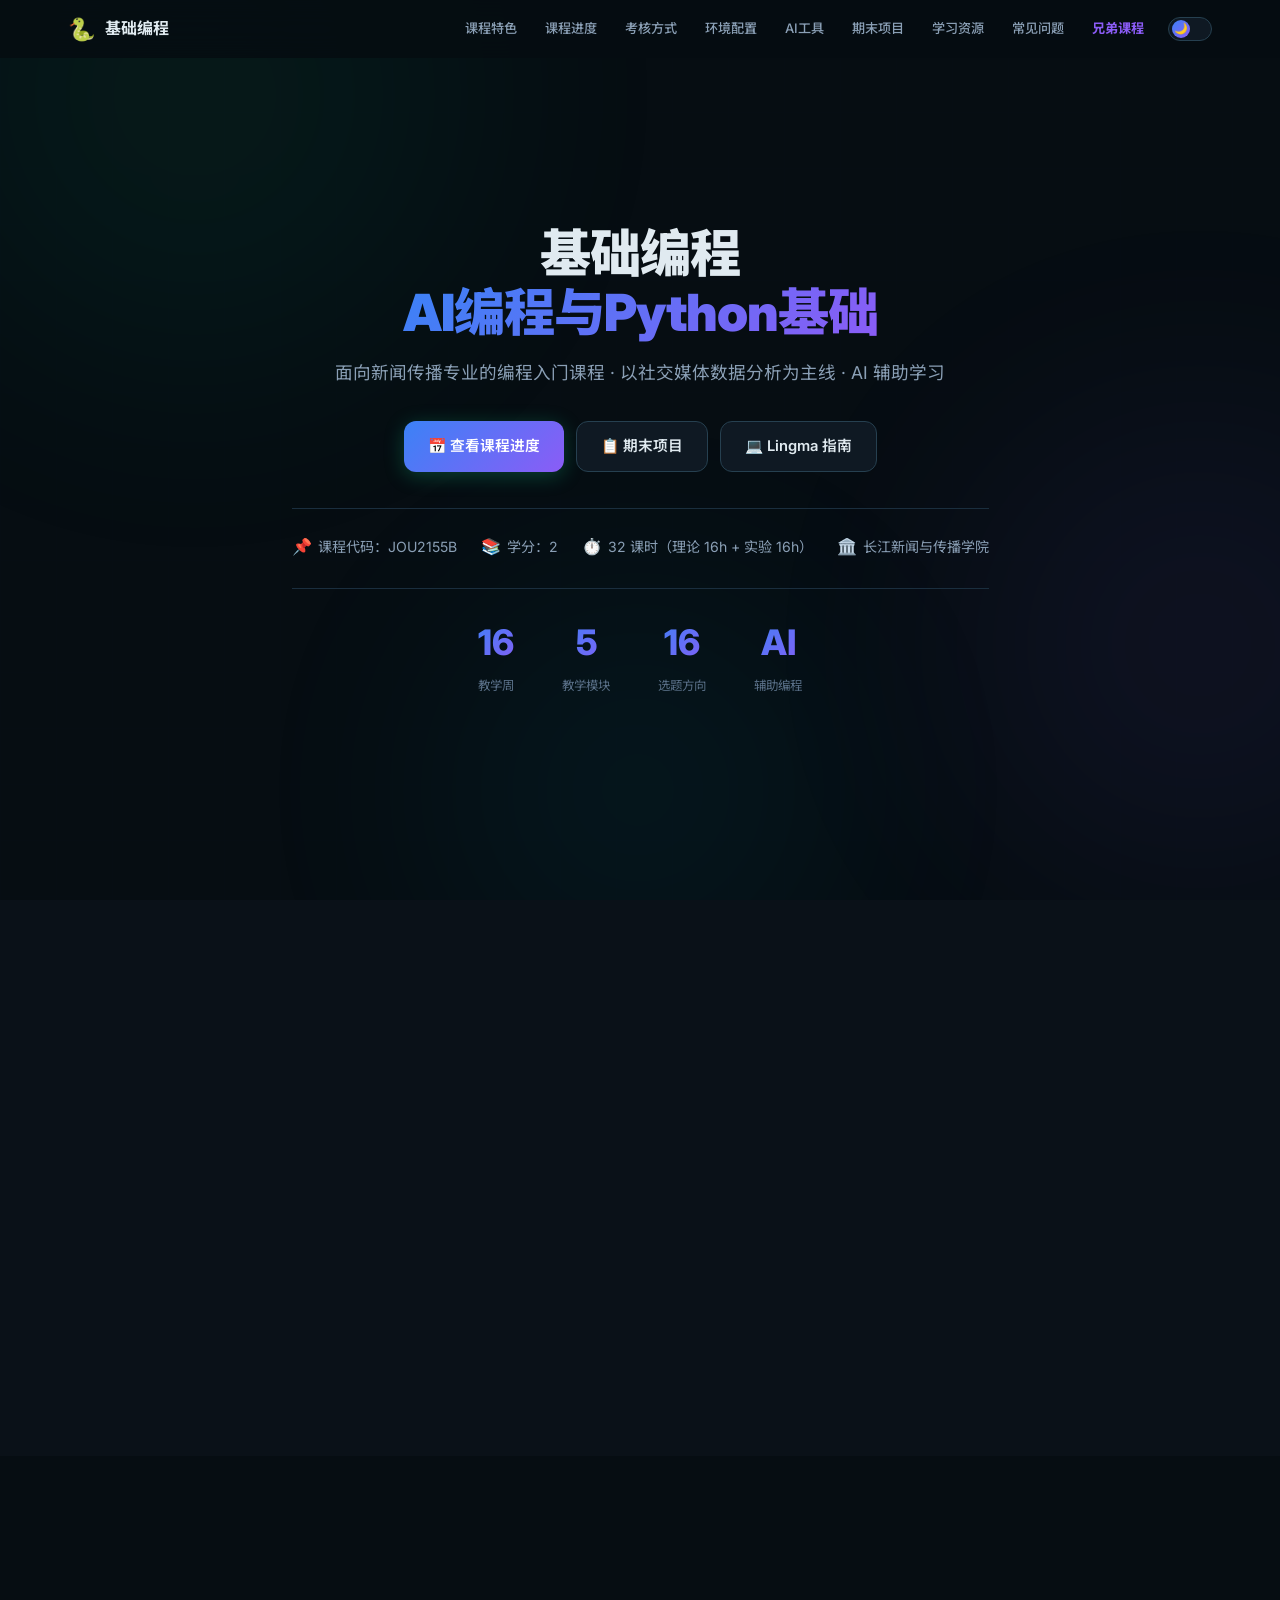
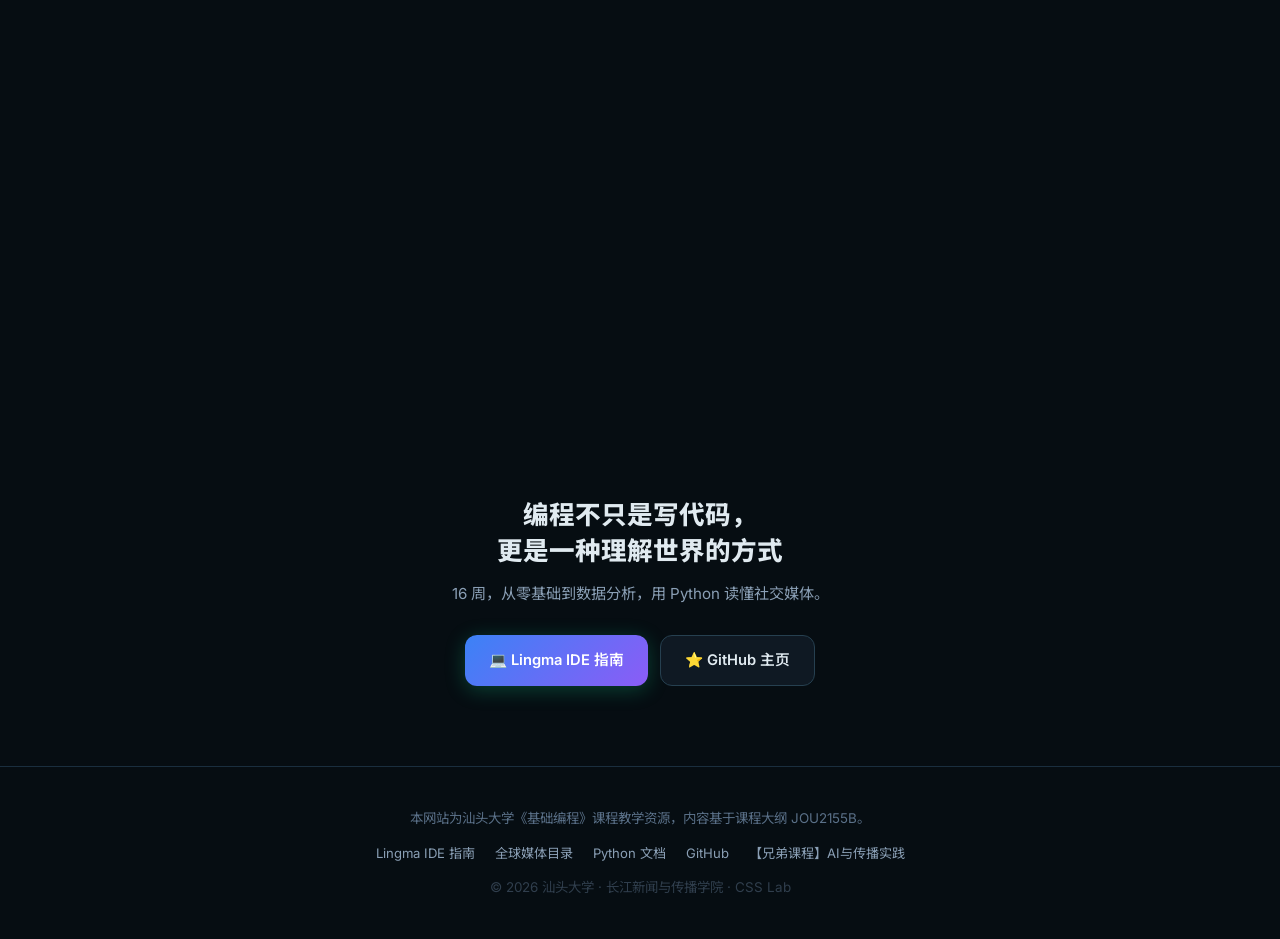
==== index.html @ 2cf32409 "feat: add extended reading resources and brother course links" ====
<!DOCTYPE html>
<html lang="zh-CN">
<head>
  <meta charset="UTF-8">
  <meta name="viewport" content="width=device-width, initial-scale=1.0">
  <title>基础编程（AI编程与Python基础）| 汕头大学</title>
  <meta name="description" content="汕头大学长江新闻与传播学院《基础编程》课程网站 — 16周课程进度、作业要求、期末项目指南">
  <meta name="keywords" content="Python, AI编程, 汕头大学, 新闻传播, 数据分析, 编程入门">
  <meta name="author" content="汕头大学长江新闻与传播学院">

  <!-- Preconnect for performance -->
  <link rel="preconnect" href="https://fonts.googleapis.com">
  <link rel="preconnect" href="https://fonts.gstatic.com" crossorigin>

  <!-- Fonts with display=swap for non-blocking -->
  <link href="https://fonts.googleapis.com/css2?family=Inter:wght@300;400;500;600;700;800;900&family=Noto+Sans+SC:wght@300;400;500;700;900&family=JetBrains+Mono:wght@400;500;600&display=swap" rel="stylesheet">

  <!-- Open Graph / Facebook -->
  <meta property="og:type" content="website">
  <meta property="og:url" content="https://basic-programming.aisbest.eu.cc/">
  <meta property="og:title" content="基础编程（AI编程与Python基础）| 汕头大学">
  <meta property="og:description" content="汕头大学长江新闻与传播学院《基础编程》课程网站 — 16周课程进度、作业要求、期末项目指南">
  <meta property="og:locale" content="zh_CN">

  <!-- Twitter -->
  <meta name="twitter:card" content="summary_large_image">
  <meta name="twitter:url" content="https://basic-programming.aisbest.eu.cc/">
  <meta name="twitter:title" content="基础编程（AI编程与Python基础）| 汕头大学">
  <meta name="twitter:description" content="汕头大学长江新闻与传播学院《基础编程》课程网站 — 16周课程进度、作业要求、期末项目指南">

  <!-- Structured Data (JSON-LD) -->
  <script type="application/ld+json">
  {
    "@context": "https://schema.org",
    "@type": "Course",
    "name": "基础编程（AI编程与Python基础）",
    "description": "面向新闻传播专业的编程入门课程，以社交媒体数据分析为主线，AI辅助学习",
    "provider": {
      "@type": "Organization",
      "name": "汕头大学长江新闻与传播学院",
      "url": "https://stu.edu.cn"
    },
    "courseCode": "JOU2155B",
    "numberOfLessons": 16,
    "educationalLevel": "Undergraduate",
    "inLanguage": "zh-CN",
    "timeRequired": "P16W"
  }
  </script>

  <link rel="stylesheet" href="index.css">
</head>
<body>

<!-- Skip Link for Accessibility -->
<a href="#main-content" class="skip-link">跳转到主要内容</a>

<!-- Animated Background -->
<div class="bg-grid" aria-hidden="true"></div>
<div class="bg-glow bg-glow-1" aria-hidden="true"></div>
<div class="bg-glow bg-glow-2" aria-hidden="true"></div>
<div class="bg-glow bg-glow-3" aria-hidden="true"></div>

<!-- ===== Navbar ===== -->
<nav class="navbar" id="navbar" role="navigation" aria-label="主导航">
  <div class="nav-inner">
    <div class="nav-brand">
      <div class="nav-logo" aria-hidden="true">🐍</div>
      <span>基础编程</span>
    </div>
    <button class="hamburger" id="hamburger" aria-label="打开菜单" aria-expanded="false" aria-controls="nav-links">
      <span></span><span></span><span></span>
    </button>
    <div class="nav-links" id="nav-links">
      <a href="#features">课程特色</a>
      <a href="#schedule">课程进度</a>
      <a href="#grading">考核方式</a>
      <a href="#setup">环境配置</a>
      <a href="#ai-tools">AI工具</a>
      <a href="#project">期末项目</a>
      <a href="#resources">学习资源</a>
      <a href="#faq">常见问题</a>
      <a href="https://jou2327a.aisbest.eu.cc/" target="_blank" rel="noopener noreferrer" style="color:var(--purple);font-weight:700">兄弟课程</a>
      <button class="theme-toggle" id="themeToggle" aria-label="切换明亮/暗黑模式" title="切换主题">
        <div class="theme-toggle-knob" id="themeIcon" aria-hidden="true">🌙</div>
      </button>
    </div>
  </div>
</nav>

<!-- ===== Hero ===== -->
<header class="hero">
  <div class="hero-content">
    <h1>基础编程<br><span class="accent">AI编程与Python基础</span></h1>
    <p class="subtitle">面向新闻传播专业的编程入门课程 · 以社交媒体数据分析为主线 · AI 辅助学习</p>
    <div class="hero-actions">
      <a href="#schedule" class="btn btn-primary">📅 查看课程进度</a>
      <a href="#project" class="btn btn-outline">📋 期末项目</a>
      <a href="https://icgma.github.io/Lingma-Intro/" target="_blank" rel="noopener noreferrer" class="btn btn-outline">💻 Lingma 指南</a>
    </div>
    <div class="hero-meta">
      <div class="hero-meta-item"><span class="emoji" aria-hidden="true">📌</span> 课程代码：JOU2155B</div>
      <div class="hero-meta-item"><span class="emoji" aria-hidden="true">📚</span> 学分：2</div>
      <div class="hero-meta-item"><span class="emoji" aria-hidden="true">⏱️</span> 32 课时（理论 16h + 实验 16h）</div>
      <div class="hero-meta-item"><span class="emoji" aria-hidden="true">🏛️</span> 长江新闻与传播学院</div>
    </div>
    <div class="hero-stats">
      <div><div class="hero-stat-value">16</div><div class="hero-stat-label">教学周</div></div>
      <div><div class="hero-stat-value">5</div><div class="hero-stat-label">教学模块</div></div>
      <div><div class="hero-stat-value">16</div><div class="hero-stat-label">选题方向</div></div>
      <div><div class="hero-stat-value">AI</div><div class="hero-stat-label">辅助编程</div></div>
    </div>
  </div>
</header>

<!-- ===== Main Content ===== -->
<main id="main-content">

<!-- ===== 课程特色 ===== -->
<section id="features" class="section-alt">
  <div class="container fade-in">
    <div class="section-label">🌟 Course Features</div>
    <h2 class="section-title">课程特色</h2>
    <div class="section-desc">本课程采用 ASK 教学法，深度融合 AI 辅助编程工具，以项目驱动学习。</div>
    <div class="feature-grid">
      <article class="feature-card">
        <span class="feat-icon" aria-hidden="true">🤝</span>
        <h4>AI-Collab 理念</h4>
        <p>AI 是学习伙伴，不是替代品——先思考、再求助、后重写</p>
      </article>
      <article class="feature-card">
        <span class="feat-icon" aria-hidden="true">📰</span>
        <h4>新闻传播导向</h4>
        <p>以社交媒体数据分析为主线，学以致用</p>
      </article>
      <article class="feature-card">
        <span class="feat-icon" aria-hidden="true">🚀</span>
        <h4>项目驱动学习</h4>
        <p>通过真实项目培养解决问题能力</p>
      </article>
      <article class="feature-card">
        <span class="feat-icon" aria-hidden="true">📈</span>
        <h4>渐进式难度</h4>
        <p>从基础语法到数据分析平滑过渡</p>
      </article>
    </div>
  </div>
</section>

<!-- ===== 课程进度 ===== -->
<section id="schedule">
  <div class="container fade-in">
    <div class="section-label">📅 Course Schedule</div>
    <h2 class="section-title">16 周 <span class="gradient">课程进度</span></h2>
    <div class="section-desc">点击任意一周查看详细内容、教学目标和作业要求。高亮项为当前周次。</div>

    <!-- Module Phase Indicator -->
    <div class="module-phases" role="list" aria-label="教学模块">
      <div class="module-phase" role="listitem" data-weeks="1-4">
        <div class="module-phase-num">模块一</div>
        <div class="module-phase-name">编程基础与AI入门</div>
        <div class="module-phase-weeks">Week 1 – 4</div>
      </div>
      <div class="module-phase" role="listitem" data-weeks="5-8">
        <div class="module-phase-num">模块二</div>
        <div class="module-phase-name">数据结构与程序控制</div>
        <div class="module-phase-weeks">Week 5 – 8</div>
      </div>
      <div class="module-phase" role="listitem" data-weeks="9-10">
        <div class="module-phase-num">模块三</div>
        <div class="module-phase-name">文件操作与数据处理</div>
        <div class="module-phase-weeks">Week 9 – 10</div>
      </div>
      <div class="module-phase" role="listitem" data-weeks="11-14">
        <div class="module-phase-num">模块四</div>
        <div class="module-phase-name">网络爬虫与文本分析</div>
        <div class="module-phase-weeks">Week 11 – 14</div>
      </div>
      <div class="module-phase" role="listitem" data-weeks="15-16">
        <div class="module-phase-num">模块五</div>
        <div class="module-phase-name">综合项目实践</div>
        <div class="module-phase-weeks">Week 15 – 16</div>
      </div>
    </div>

    <div class="week-grid" role="list" aria-label="周课程列表">

      <!-- Week 1 -->
      <article class="week-card" role="listitem">
        <div class="week-header">
          <div class="week-num" aria-hidden="true">01</div>
          <div><div class="week-title">课程导论与 AI 编程概述</div><div class="week-module">模块一：编程基础与AI入门</div></div>
        </div>
        <div class="week-body">
          <h4>📖 教学目标</h4>
          <ul>
            <li>理解课程整体架构和学习路径</li>
            <li>认识 AI 辅助编程的概念和优势</li>
            <li>了解 Python 语言的特点和应用领域</li>
          </ul>
          <h4>🔬 实验内容</h4>
          <ul>
            <li>演示 AI 编程工具的基本使用</li>
            <li>展示 Python 在新闻数据分析中的实际案例</li>
            <li>注册 Lingma / Trae 账号</li>
          </ul>
          <div class="hw-box"><strong>📝 作业：</strong>阅读推荐教材第 1 章；思考你希望用 Python 分析哪个社交媒体平台的数据。</div>
        </div>
      </article>

      <!-- Week 2 -->
      <article class="week-card" role="listitem">
        <div class="week-header">
          <div class="week-num" aria-hidden="true">02</div>
          <div><div class="week-title">环境配置与基础语法入门</div><div class="week-module">模块一：编程基础与AI入门</div></div>
        </div>
        <div class="week-body">
          <h4>📖 教学目标</h4>
          <ul>
            <li>完成 Python 和 AI 工具的安装配置</li>
            <li>掌握 Python 基本数据类型：数字、字符串</li>
            <li>学会使用 AI 工具辅助解决环境配置问题</li>
          </ul>
          <h4>🔬 实验内容</h4>
          <ul>
            <li>完成 Python 环境安装（推荐 Anaconda）</li>
            <li>完成 Lingma IDE 配置</li>
            <li>在交互式环境中练习数值运算</li>
          </ul>
          <div class="hw-box"><strong>📝 作业：</strong>确保环境配置成功并截图提交；完成 10 道数值运算练习题。</div>
        </div>
      </article>

      <!-- Week 3 -->
      <article class="week-card" role="listitem">
        <div class="week-header">
          <div class="week-num" aria-hidden="true">03</div>
          <div><div class="week-title">字符串操作与变量</div><div class="week-module">模块一：编程基础与AI入门</div></div>
        </div>
        <div class="week-body">
          <h4>📖 教学目标</h4>
          <ul>
            <li>掌握变量的概念和赋值语句</li>
            <li>熟练运用字符串的各种操作</li>
            <li>能够处理简单的新闻文本数据</li>
          </ul>
          <h4>🔬 实验内容</h4>
          <ul>
            <li>练习字符串切片操作</li>
            <li>处理新闻标题文本：提取关键信息</li>
            <li>使用 Lingma 辅助编写字符串处理代码</li>
          </ul>
          <div class="hw-box"><strong>📝 作业：</strong>编写程序处理 5 条真实新闻标题（输出标题长度、首字母大写版本）。</div>
        </div>
      </article>

      <!-- Week 4 -->
      <article class="week-card" role="listitem">
        <div class="week-header">
          <div class="week-num" aria-hidden="true">04</div>
          <div><div class="week-title">列表及其操作</div><div class="week-module">模块一：编程基础与AI入门</div></div>
        </div>
        <div class="week-body">
          <h4>📖 教学目标</h4>
          <ul>
            <li>理解列表的概念和特点</li>
            <li>掌握列表的创建、索引、切片操作</li>
            <li>能够使用列表存储和管理新闻数据</li>
          </ul>
          <h4>🔬 实验内容</h4>
          <ul>
            <li>创建新闻标题列表并进行各种操作</li>
            <li>使用 Lingma 辅助编写列表操作代码</li>
            <li>练习：对新闻列表按标题长度排序</li>
          </ul>
          <div class="hw-box"><strong>📝 作业：</strong>创建一个包含 10 条新闻标题的列表，实现添加、删除、排序、查找等操作。</div>
        </div>
      </article>

      <!-- Week 5 -->
      <article class="week-card" role="listitem">
        <div class="week-header">
          <div class="week-num" aria-hidden="true">05</div>
          <div><div class="week-title">字典及其操作</div><div class="week-module">模块二：数据结构与程序控制</div></div>
        </div>
        <div class="week-body">
          <h4>📖 教学目标</h4>
          <ul>
            <li>理解字典的概念和键值对结构</li>
            <li>掌握字典的创建和基本操作</li>
            <li>能够使用字典存储结构化新闻数据</li>
          </ul>
          <h4>🔬 实验内容</h4>
          <ul>
            <li>创建新闻数据字典（标题、来源、时间、内容）</li>
            <li>创建新闻列表（多条新闻的字典列表）</li>
            <li>使用 AI 辅助设计数据结构</li>
          </ul>
          <div class="hw-box"><strong>📝 作业：</strong>设计 5 条新闻数据结构（含标题、来源、发布时间、阅读量、关键词列表），实现增删改查。</div>
        </div>
      </article>

      <!-- Week 6 -->
      <article class="week-card" role="listitem">
        <div class="week-header">
          <div class="week-num" aria-hidden="true">06</div>
          <div><div class="week-title">for 循环</div><div class="week-module">模块二：数据结构与程序控制</div></div>
        </div>
        <div class="week-body">
          <h4>📖 教学目标</h4>
          <ul>
            <li>理解循环的概念和作用</li>
            <li>掌握 for 循环的语法和 range() 函数</li>
            <li>掌握列表推导式</li>
          </ul>
          <h4>🔬 实验内容</h4>
          <ul>
            <li>遍历新闻列表，打印每条新闻标题</li>
            <li>使用列表推导式筛选特定新闻</li>
            <li>批量处理新闻标题</li>
          </ul>
          <div class="hw-box"><strong>📝 作业：</strong>遍历新闻列表统计标题字数；用列表推导式筛选标题超过 20 字的新闻；计算平均阅读量。</div>
        </div>
      </article>

      <!-- Week 7 -->
      <article class="week-card" role="listitem">
        <div class="week-header">
          <div class="week-num" aria-hidden="true">07</div>
          <div><div class="week-title">while 循环与条件语句</div><div class="week-module">模块二：数据结构与程序控制</div></div>
        </div>
        <div class="week-body">
          <h4>📖 教学目标</h4>
          <ul>
            <li>掌握 while 循环和 break / continue</li>
            <li>掌握 if / elif / else 条件语句</li>
          </ul>
          <h4>🔬 实验内容</h4>
          <ul>
            <li>使用 while 循环实现用户输入验证</li>
            <li>使用 if 语句按关键词对新闻分类</li>
            <li>筛选阅读量超过 10 万的热门新闻</li>
          </ul>
          <div class="hw-box"><strong>📝 作业：</strong>编写新闻分类程序：根据关键词判断类别，持续输入直到 "quit" 退出，统计各类数量。</div>
        </div>
      </article>

      <!-- Week 8 -->
      <article class="week-card" role="listitem">
        <div class="week-header">
          <div class="week-num" aria-hidden="true">08</div>
          <div><div class="week-title">函数</div><div class="week-module">模块二：数据结构与程序控制</div></div>
        </div>
        <div class="week-body">
          <h4>📖 教学目标</h4>
          <ul>
            <li>理解函数的概念和作用</li>
            <li>掌握函数的定义、参数和返回值</li>
            <li>熟悉常用内置函数</li>
          </ul>
          <h4>🔬 实验内容</h4>
          <ul>
            <li>编写新闻处理函数</li>
            <li>使用 AI 生成函数并理解其逻辑</li>
            <li>重构之前的代码，提取公共函数</li>
          </ul>
          <div class="hw-box"><strong>📝 作业：</strong>编写三个函数：计算新闻标题平均长度、根据关键词筛选新闻、统计各类别数量。</div>
        </div>
      </article>

      <!-- Week 9 -->
      <article class="week-card" role="listitem">
        <div class="week-header">
          <div class="week-num" aria-hidden="true">09</div>
          <div><div class="week-title">文件操作与数据读写</div><div class="week-module">模块三：文件操作与数据处理</div></div>
        </div>
        <div class="week-body">
          <h4>📖 教学目标</h4>
          <ul>
            <li>掌握文本文件的读写操作（open / with）</li>
            <li>学会处理 CSV 和 JSON 格式数据</li>
            <li>能够将新闻数据保存到文件</li>
          </ul>
          <h4>🔬 实验内容</h4>
          <ul>
            <li>读取新闻数据文件</li>
            <li>将处理后的数据保存为 CSV 和 JSON</li>
          </ul>
          <div class="hw-box"><strong>📝 作业：</strong>创建新闻数据 CSV 文件（至少 10 条），编写程序读取 CSV 后保存为 JSON。</div>
        </div>
      </article>

      <!-- Week 10 -->
      <article class="week-card" role="listitem">
        <div class="week-header">
          <div class="week-num" aria-hidden="true">10</div>
          <div><div class="week-title">Python 库与 Excel 数据处理</div><div class="week-module">模块三：文件操作与数据处理</div></div>
        </div>
        <div class="week-body">
          <h4>📖 教学目标</h4>
          <ul>
            <li>理解 Python 库的概念，掌握 pip 安装</li>
            <li>学会使用 pandas 处理 Excel 数据</li>
          </ul>
          <h4>🔬 实验内容</h4>
          <ul>
            <li>安装 pandas、openpyxl 库</li>
            <li>读取新闻数据 Excel 文件</li>
            <li>使用 pandas 进行数据筛选和统计</li>
          </ul>
          <div class="hw-box"><strong>📝 作业：</strong>下载新闻数据 Excel 文件，使用 pandas 完成读取、筛选、统计、保存，生成基本统计报告。</div>
        </div>
      </article>

      <!-- Week 11 -->
      <article class="week-card" role="listitem">
        <div class="week-header">
          <div class="week-num" aria-hidden="true">11</div>
          <div><div class="week-title">网页爬虫基础</div><div class="week-module">模块四：网络爬虫与文本分析</div></div>
        </div>
        <div class="week-body">
          <h4>📖 教学目标</h4>
          <ul>
            <li>理解网页爬虫的基本原理和合规性</li>
            <li>掌握 requests 库和 BeautifulSoup 库</li>
          </ul>
          <h4>🔬 实验内容</h4>
          <ul>
            <li>安装 requests、beautifulsoup4</li>
            <li>抓取新闻网站首页</li>
            <li>提取新闻标题和链接并保存</li>
          </ul>
          <div class="hw-box"><strong>📝 作业：</strong>选择一个新闻网站，抓取首页新闻标题和链接，保存为 CSV。</div>
        </div>
      </article>

      <!-- Week 12 -->
      <article class="week-card" role="listitem">
        <div class="week-header">
          <div class="week-num" aria-hidden="true">12</div>
          <div><div class="week-title">GitHub 与微博数据采集</div><div class="week-module">模块四：网络爬虫与文本分析</div></div>
        </div>
        <div class="week-body">
          <h4>📖 教学目标</h4>
          <ul>
            <li>了解 GitHub 的基本使用</li>
            <li>掌握使用开源工具采集微博数据</li>
            <li>了解数据采集的合规性要求</li>
          </ul>
          <h4>🔬 实验内容</h4>
          <ul>
            <li>注册 GitHub 账号</li>
            <li>搜索并下载微博爬虫项目</li>
            <li>配置并运行爬虫，采集热点话题数据</li>
          </ul>
          <div class="hw-box"><strong>📝 作业：</strong>采集一个热点话题的微博数据（至少 100 条），撰写数据采集报告。</div>
        </div>
      </article>

      <!-- Week 13 -->
      <article class="week-card" role="listitem">
        <div class="week-header">
          <div class="week-num" aria-hidden="true">13</div>
          <div><div class="week-title">微信公众号数据采集</div><div class="week-module">模块四：网络爬虫与文本分析</div></div>
        </div>
        <div class="week-body">
          <h4>📖 教学目标</h4>
          <ul>
            <li>掌握微信公众号数据采集方法</li>
            <li>完成主流媒体公众号数据采集</li>
          </ul>
          <h4>🔬 实验内容</h4>
          <ul>
            <li>配置公众号采集工具</li>
            <li>采集人民日报 / 央视新闻公众号文章</li>
            <li>初步数据探索</li>
          </ul>
          <div class="hw-box"><strong>📝 作业：</strong>采集一个主流媒体公众号近一个月的文章（≥30 篇），整理数据并初步分析发布规律。</div>
        </div>
      </article>

      <!-- Week 14 -->
      <article class="week-card" role="listitem">
        <div class="week-header">
          <div class="week-num" aria-hidden="true">14</div>
          <div><div class="week-title">文本数据预处理与分析</div><div class="week-module">模块四：网络爬虫与文本分析</div></div>
        </div>
        <div class="week-body">
          <h4>📖 教学目标</h4>
          <ul>
            <li>掌握中文分词技术（jieba）</li>
            <li>学会文本清洗和预处理</li>
            <li>能够进行词频统计和词云生成</li>
          </ul>
          <h4>🔬 实验内容</h4>
          <ul>
            <li>安装 jieba、wordcloud 库</li>
            <li>对采集的数据进行分词</li>
            <li>统计高频词汇、生成词云图</li>
          </ul>
          <div class="hw-box"><strong>📝 作业：</strong>对采集的数据完成文本预处理，生成词频统计表和词云图，撰写初步分析报告。</div>
        </div>
      </article>

      <!-- Week 15 -->
      <article class="week-card" role="listitem">
        <div class="week-header">
          <div class="week-num" aria-hidden="true">15</div>
          <div><div class="week-title">期末项目汇报（一）</div><div class="week-module">模块五：综合项目实践</div></div>
        </div>
        <div class="week-body">
          <h4>📖 汇报要求</h4>
          <ul>
            <li>每组汇报 10-15 分钟 + 问答 5 分钟</li>
            <li>展示项目背景、数据采集方法、分析结果</li>
            <li>教师和同学反馈</li>
          </ul>
        </div>
      </article>

      <!-- Week 16 -->
      <article class="week-card" role="listitem">
        <div class="week-header">
          <div class="week-num" aria-hidden="true">16</div>
          <div><div class="week-title">期末项目汇报（二）与课程总结</div><div class="week-module">模块五：综合项目实践</div></div>
        </div>
        <div class="week-body">
          <h4>📖 课堂安排</h4>
          <ul>
            <li>剩余小组汇报</li>
            <li>课程总结与回顾</li>
            <li>后续学习路径建议</li>
          </ul>
          <h4>📦 项目提交要求</h4>
          <ul>
            <li>完整代码（含注释）</li>
            <li>采集的原始数据</li>
            <li>分析结果和可视化图表</li>
            <li>项目报告（PDF 格式）</li>
            <li>汇报 PPT</li>
          </ul>
        </div>
      </article>

    </div><!-- /week-grid -->
  </div>
</section>

<!-- ===== 考核方式 ===== -->
<section id="grading" class="section-alt">
  <div class="container fade-in">
    <div class="section-label">📊 Assessment</div>
    <h2 class="section-title">考核方式</h2>
    <div class="section-desc">形成性评估 50% + 总结性评估 50%</div>

    <div class="grading-grid">
      <article class="grading-card">
        <div class="grading-pct" style="color:var(--cyan)" aria-label="10分">10%</div>
        <div class="grading-name">日常考勤</div>
        <div class="grading-desc">课堂随机点名</div>
      </article>
      <article class="grading-card">
        <div class="grading-pct" style="color:var(--purple)" aria-label="20分">20%</div>
        <div class="grading-name">课堂考查</div>
        <div class="grading-desc">代码编写检查与课堂提问</div>
      </article>
      <article class="grading-card">
        <div class="grading-pct" style="color:var(--blue)" aria-label="20分">20%</div>
        <div class="grading-name">日常作业</div>
        <div class="grading-desc">根据学习目标布置代码作业</div>
      </article>
      <article class="grading-card" style="border-color:var(--emerald)">
        <div class="grading-pct" style="background:var(--grad-hero);-webkit-background-clip:text;-webkit-text-fill-color:transparent" aria-label="50分">50%</div>
        <div class="grading-name">期末项目</div>
        <div class="grading-desc">社交媒体数据采集与分析</div>
      </article>
    </div>
  </div>
</section>

<!-- ===== 环境配置 ===== -->
<section id="setup">
  <div class="container fade-in">
    <div class="section-label">🛠️ Environment Setup</div>
    <h2 class="section-title">环境配置</h2>
    <div class="section-desc">开始编程之前，请按顺序完成以下工具的安装。</div>
    <div class="info-grid" style="margin-top:28px">
      <article class="info-card">
        <span class="icon" aria-hidden="true">🐍</span>
        <h3>Python 安装</h3>
        <p>推荐安装 Anaconda 发行版，自带 pip 和常用库。下载后一路 Next 安装即可。</p>
        <a class="card-link" href="https://www.anaconda.com/download" target="_blank" rel="noopener noreferrer">下载 Anaconda →</a>
      </article>
      <article class="info-card">
        <span class="icon" aria-hidden="true">💻</span>
        <h3>Lingma IDE</h3>
        <p>我们课程使用的 AI 编程 IDE。内置通义灵码 AI 助手，帮你写代码、改 Bug、学概念。</p>
        <a class="card-link" href="https://lingma.aliyun.com/" target="_blank" rel="noopener noreferrer">下载 Lingma IDE →</a>
      </article>
      <article class="info-card">
        <span class="icon" aria-hidden="true">📖</span>
        <h3>Lingma IDE 使用指南</h3>
        <p>我们为本课程制作的详细图文指南，覆盖安装、界面、AI 功能、快捷键等。</p>
        <a class="card-link" href="https://icgma.github.io/Lingma-Intro/" target="_blank" rel="noopener noreferrer">查看使用指南 →</a>
      </article>
      <article class="info-card">
        <span class="icon" aria-hidden="true">🔧</span>
        <h3>常见问题排查</h3>
        <p>安装遇到问题？打开 Lingma IDE，按 <kbd>Ctrl+L</kbd> 把错误信息发给 AI 助手，它会帮你解决。</p>
      </article>
    </div>
  </div>
</section>

<!-- ===== AI 工具指南 ===== -->
<section id="ai-tools" class="section-alt">
  <div class="container fade-in">
    <div class="section-label">🤖 AI Coding Guide</div>
    <h2 class="section-title">AI 编程工具指南</h2>
    <div class="section-desc">本课程鼓励使用 AI 工具辅助学习，但需遵守学术诚信守则。</div>

    <div class="info-grid" style="margin-top:28px">
      <article class="info-card">
        <span class="icon" aria-hidden="true">✨</span>
        <h3>怎么用 AI 学编程？</h3>
        <p>把 AI 当作"24 小时在线的编程助教"——用来提问、理解概念、调试错误。但不要让它直接替你写作业。</p>
      </article>
      <article class="info-card">
        <span class="icon" aria-hidden="true">💡</span>
        <h3>推荐使用方式</h3>
        <p>先自己尝试 → 卡住了问 AI → 理解 AI 的解释 → 用自己的话重写代码。这个循环是最有效的学习方法。</p>
      </article>
      <article class="info-card">
        <span class="icon" aria-hidden="true">⚖️</span>
        <h3>学术诚信守则</h3>
        <p>作业中使用 AI 辅助是允许的，但你必须能<strong>解释每一行代码的作用</strong>。课堂抽查时无法解释 = 抄袭处理。</p>
      </article>
      <article class="info-card">
        <span class="icon" aria-hidden="true">📝</span>
        <h3>AI 使用记录</h3>
        <p>每次作业请在代码注释中标注：哪些部分使用了 AI 辅助、使用了什么提示词。这是考核的加分项。</p>
      </article>
    </div>

    <div class="alert alert-info" style="margin-top:24px">
      <span class="alert-icon" aria-hidden="true">📘</span>
      <div>详细的 AI 工具使用教程请查阅 <a href="https://icgma.github.io/Lingma-Intro/" target="_blank" rel="noopener noreferrer"><strong>Lingma IDE 使用指南</strong></a>，包括代码补全、聊天面板、Quest 模式等 5 种使用方式。</div>
    </div>
  </div>
</section>

<!-- ===== 期末项目 ===== -->
<section id="project">
  <div class="container fade-in">
    <div class="section-label">📋 Final Project</div>
    <h2 class="section-title">期末项目</h2>
    <div class="section-desc">社交媒体文本数据采集与分析 · 占总成绩 50% · 3-4 人小组</div>

    <div class="alert alert-warning" style="margin-top:28px">
      <span class="alert-icon" aria-hidden="true">⚠️</span>
      <div><strong>项目核心要求</strong>：选择一个社交媒体平台，围绕一个主题采集 ≥200 条数据，完成清洗、分词、词频统计、可视化，撰写分析报告。</div>
    </div>

    <!-- Topic Categories -->
    <h3 style="color:var(--text);margin:28px 0 20px;font-size:1.1rem">🏷️ 选题库（任选其一）</h3>

    <div class="topic-category">
      <h3>📰 一、主流媒体传播分析 <span class="difficulty">★★★</span></h3>
      <div class="topic-list">
        <article class="topic-item"><h4>选题 1：人民日报微博传播策略</h4><p>分析发布时间规律、内容主题分类、互动效果</p></article>
        <article class="topic-item"><h4>选题 2：央视新闻公众号内容分析</h4><p>分析发布频率、标题特征、阅读量影响因素</p></article>
        <article class="topic-item"><h4>选题 3：新华社多平台传播对比</h4><p>微博 vs 微信，内容差异与传播效果对比</p></article>
        <article class="topic-item"><h4>选题 4：主流媒体新媒体矩阵分析</h4><p>多家媒体发布量、互动效果和风格对比</p></article>
      </div>
    </div>

    <div class="topic-category">
      <h3>🔥 二、社会热点事件分析 <span class="difficulty">★★★★</span></h3>
      <div class="topic-list">
        <article class="topic-item"><h4>选题 5：春节档电影舆论分析</h4><p>讨论热度对比、口碑演变、正负面评价</p></article>
        <article class="topic-item"><h4>选题 6：两会热词分析</h4><p>高频政策词汇、热点议题分布</p></article>
        <article class="topic-item"><h4>选题 7：高考话题舆情分析</h4><p>讨论热度变化、主要关注点、情感倾向</p></article>
        <article class="topic-item"><h4>选题 8：体育赛事传播分析</h4><p>赛事热度曲线、球迷情感、传播路径</p></article>
      </div>
    </div>

    <div class="topic-category">
      <h3>🌐 三、网络文化现象研究 <span class="difficulty">★★★</span></h3>
      <div class="topic-list">
        <article class="topic-item"><h4>选题 9：网络流行语演变分析</h4><p>使用频率变化、使用场景、传播路径</p></article>
        <article class="topic-item"><h4>选题 10：短视频热门内容分析</h4><p>热门内容类型、用户评论特征</p></article>
        <article class="topic-item"><h4>选题 11：网络热梗传播研究</h4><p>起源追溯、传播扩散、变体演化</p></article>
        <article class="topic-item"><h4>选题 12：粉丝文化研究</h4><p>互动模式、应援文化、社群结构</p></article>
      </div>
    </div>

    <div class="topic-category">
      <h3>🏢 四、品牌/机构传播分析 <span class="difficulty">★★★</span></h3>
      <div class="topic-list">
        <article class="topic-item"><h4>选题 13：高校官方账号传播分析</h4><p>内容主题分布、传播效果对比</p></article>
        <article class="topic-item"><h4>选题 14：新能源汽车品牌传播</h4><p>品牌声量对比、用户口碑分析</p></article>
        <article class="topic-item"><h4>选题 15：文旅城市形象传播</h4><p>城市形象关键词、游客评价分析</p></article>
        <article class="topic-item"><h4>选题 16：公益组织传播效果</h4><p>传播策略、公众参与度、情感动员</p></article>
      </div>
    </div>

    <div class="topic-category">
      <h3>💡 五、自选主题 <span class="difficulty">需与老师沟通</span></h3>
      <div class="topic-list">
        <article class="topic-item"><h4>自选要求</h4><p>与新闻传播相关、数据可合法获取、有明确研究问题</p></article>
        <article class="topic-item"><h4>参考方向</h4><p>新闻事件舆论演化、KOL 影响力分析、地方媒体转型</p></article>
        <article class="topic-item"><h4>申请流程</h4><p>第 10 周前提交选题申请，说明研究问题和数据来源</p></article>
      </div>
    </div>

    <div class="alert alert-success" style="margin-bottom:28px">
      <span class="alert-icon" aria-hidden="true">⚖️</span>
      <div><strong>数据采集合规提醒</strong>：所有数据采集必须遵守《网络安全法》《个人信息保护法》，仅采集公开数据，控制频率，遵守 robots.txt 协议，不存储敏感个人信息。</div>
    </div>

    <!-- Project Grading -->
    <h3 style="color:var(--text);margin:28px 0 14px;font-size:1.1rem">📊 评分标准</h3>
    <div class="table-wrap">
    <table class="data-table">
      <caption class="visually-hidden">期末项目评分标准</caption>
      <thead><tr><th scope="col">评分项目</th><th scope="col">权重</th><th scope="col">说明</th></tr></thead>
      <tbody>
        <tr><td>数据采集完整性</td><td>20%</td><td>≥200 条有效数据，字段完整</td></tr>
        <tr><td>代码质量</td><td>20%</td><td>结构清晰、有注释、可运行</td></tr>
        <tr><td>分析深度</td><td>25%</td><td>多维度分析、理论结合</td></tr>
        <tr><td>汇报表达</td><td>20%</td><td>PPT 质量、表达流畅</td></tr>
        <tr><td>创新性</td><td>15%</td><td>独特见解或方法创新</td></tr>
      </tbody>
    </table>
    </div>

    <!-- Submission Checklist -->
    <h3 style="color:var(--text);margin:28px 0 14px;font-size:1.1rem">📦 提交材料清单</h3>
    <ul class="checklist">
      <li>源代码文件（.py）— 数据采集、清洗、分析代码，含注释</li>
      <li>原始数据文件（JSON 或 CSV，≥200 条）</li>
      <li>分析结果 — 词云图、统计图表、分析报告</li>
      <li>项目报告（PDF 格式，3000 字以上）</li>
      <li>汇报 PPT（15-20 页）</li>
      <li>数据采集日志（采集时间、数量、遇到的问题）</li>
    </ul>

    <!-- Project Timeline -->
    <h3 style="color:var(--text);margin:28px 0 14px;font-size:1.1rem">⏱️ 项目时间安排</h3>
    <div class="table-wrap">
    <table class="data-table">
      <caption class="visually-hidden">期末项目时间安排</caption>
      <thead><tr><th scope="col">周次</th><th scope="col">任务</th><th scope="col">交付物</th></tr></thead>
      <tbody>
        <tr><td>第 10 周</td><td>确定选题，与老师沟通</td><td>选题申请</td></tr>
        <tr><td>第 11-12 周</td><td>数据采集 + 初步清洗</td><td>原始数据集（≥500 条）</td></tr>
        <tr><td>第 13-14 周</td><td>数据分析 + 可视化</td><td>分析结果 + 图表</td></tr>
        <tr><td>第 15-16 周</td><td>撰写报告 + 汇报</td><td>完整项目材料</td></tr>
      </tbody>
    </table>
    </div>
  </div>
</section>

<!-- ===== 学习资源 ===== -->
<section id="resources" class="section-alt">
  <div class="container fade-in">
    <div class="section-label">📚 Resources</div>
    <h2 class="section-title">学习资源</h2>
    <div class="section-desc">精选教材、在线课程和工具链接。</div>
    <div class="resource-grid" style="margin-top:28px">
      <a href="https://docs.python.org/zh-cn/3/" target="_blank" rel="noopener noreferrer" class="resource-card">
        <div class="res-icon" aria-hidden="true">🐍</div>
        <div><h4>Python 官方文档（中文）</h4><p>最权威的 Python 参考手册</p></div>
      </a>
      <a href="https://icgma.github.io/Lingma-Intro/" target="_blank" rel="noopener noreferrer" class="resource-card">
        <div class="res-icon" aria-hidden="true">💻</div>
        <div><h4>Lingma IDE 使用指南</h4><p>课程定制的 AI 编程工具教程</p></div>
      </a>
      <a href="https://lingma.aliyun.com/" target="_blank" rel="noopener noreferrer" class="resource-card">
        <div class="res-icon" aria-hidden="true">🤖</div>
        <div><h4>通义灵码官网</h4><p>下载 Lingma IDE 和最新动态</p></div>
      </a>
      <a href="https://www.icourse163.org/course/BIT-1001870001" target="_blank" rel="noopener noreferrer" class="resource-card">
        <div class="res-icon" aria-hidden="true">🎓</div>
        <div><h4>Python 网络爬虫与信息提取</h4><p>国家精品课程 · 北京理工大学</p></div>
      </a>
      <a href="https://icgma.github.io/Media-Directory/" target="_blank" rel="noopener noreferrer" class="resource-card">
        <div class="res-icon" aria-hidden="true">📰</div>
        <div><h4>全球媒体目录</h4><p>课程配套数据集 · 全球 &amp; 中国媒体</p></div>
      </a>
      <a href="https://github.com/" target="_blank" rel="noopener noreferrer" class="resource-card">
        <div class="res-icon" aria-hidden="true">🐱</div>
        <div><h4>GitHub</h4><p>全球最大开源社区 · 第 12 周课程会用到</p></div>
      </a>
    </div>

    <h3 style="color:var(--text);margin:32px 0 14px;font-size:1.05rem">📘 推荐教材</h3>
    <div class="info-grid" style="grid-template-columns:repeat(auto-fill,minmax(320px,1fr))">
      <article class="info-card">
        <h3>《Python编程：从入门到实践》第二版</h3>
        <p>人民邮电出版社 · 最适合零基础入门的 Python 教材。</p>
      </article>
      <article class="info-card">
        <h3>《像计算机科学家一样思考 Python》</h3>
        <p>人民邮电出版社 · 培养编程思维的经典教材。</p>
      </article>
    </div>

    <h3 style="color:var(--text);margin:32px 0 14px;font-size:1.05rem">📖 拓展阅读与进阶指南</h3>
    <div class="info-grid" style="grid-template-columns:repeat(auto-fill,minmax(320px,1fr))">
      <article class="info-card">
        <h3>《First Python Notebook》</h3>
        <p>洛杉矶时报团队 · 专为新闻业设计的“截稿日” Pandas 实战分析开源教程。</p>
        <a class="card-link" href="https://www.firstpythonnotebook.org/" target="_blank" rel="noopener noreferrer">在线阅读教程 →</a>
      </article>
      <article class="info-card">
        <h3>《Computational Analysis of Communication》</h3>
        <p>开源全英文教材 · 计算传播学领域顶尖入门书，含 NLP 与社交网络分析 Python 源码。</p>
        <a class="card-link" href="https://cssbook.net/" target="_blank" rel="noopener noreferrer">访问 cssbook.net →</a>
      </article>
      <article class="info-card">
        <h3>《Python数据科学手册》</h3>
        <p>经典必备 · 深入解析 Numpy, Pandas 与数据可视化，适合期末挑战高难度数据。</p>
      </article>
      <article class="info-card">
        <h3>廖雪峰的 Python 教程</h3>
        <p>中文在线通俗教程 · 零基础同学极好的课后“外挂”补习资料。</p>
        <a class="card-link" href="https://www.liaoxuefeng.com/" target="_blank" rel="noopener noreferrer">查看在线教程 →</a>
      </article>
    </div>
  </div>
</section>

<!-- ===== 常见问题 ===== -->
<section id="faq">
  <div class="container fade-in">
    <div class="section-label">❓ FAQ</div>
    <h2 class="section-title">常见问题</h2>
    <div class="section-desc">如果在这里没有找到答案，请在 Lingma IDE 中按 <kbd>Ctrl+L</kbd> 问 AI 助手。</div>

    <div style="margin-top:28px" role="list">
      <div class="faq-item" role="listitem">
        <button class="faq-q" aria-expanded="false">我完全没有编程基础，能跟上这门课吗？<span class="chevron" aria-hidden="true">▼</span></button>
        <div class="faq-a">完全可以！本课程就是为零基础同学设计的。我们使用 AI 辅助编程工具降低入门门槛——你可以用中文描述想做什么，AI 帮你写代码。但你需要认真上课、按时完成作业。</div>
      </div>
      <div class="faq-item" role="listitem">
        <button class="faq-q" aria-expanded="false">作业可以用 AI 工具吗？<span class="chevron" aria-hidden="true">▼</span></button>
        <div class="faq-a">可以，但你必须能解释代码的每一行。建议的流程是：先自己尝试 → 卡住了问 AI → 理解后用自己的话重写。课堂会随机抽查代码理解度。</div>
      </div>
      <div class="faq-item" role="listitem">
        <button class="faq-q" aria-expanded="false">Python 环境安装失败怎么办？<span class="chevron" aria-hidden="true">▼</span></button>
        <div class="faq-a">打开 Lingma IDE，按 <kbd>Ctrl+L</kbd> 把错误信息粘贴给 AI 助手，它会帮你逐步排查。如果还是解决不了，请在课堂上找老师或助教帮忙。</div>
      </div>
      <div class="faq-item" role="listitem">
        <button class="faq-q" aria-expanded="false">期末项目可以一个人做吗？<span class="chevron" aria-hidden="true">▼</span></button>
        <div class="faq-a">可以。也可以3-4 人小组完成。</div>
      </div>
      <div class="faq-item" role="listitem">
        <button class="faq-q" aria-expanded="false">自选题目需要什么条件？<span class="chevron" aria-hidden="true">▼</span></button>
        <div class="faq-a">需满足：① 与新闻传播专业相关；② 数据可合法获取；③ 有明确的研究问题。请在第 10 周前提交选题申请并获得老师批准。</div>
      </div>
      <div class="faq-item" role="listitem">
        <button class="faq-q" aria-expanded="false">课程使用 Lingma 还是 Trae？<span class="chevron" aria-hidden="true">▼</span></button>
        <div class="faq-a">本课程使用 <strong>Lingma IDE</strong>（通义灵码），它是阿里云出品的 AI 编程 IDE，目前限时免费。Trae 也可以用，但课程演示和指南以 Lingma 为准。</div>
      </div>
      <div class="faq-item" role="listitem">
        <button class="faq-q" aria-expanded="false">爬虫采集数据违法吗？<span class="chevron" aria-hidden="true">▼</span></button>
        <div class="faq-a">合规爬取公开数据用于学术研究是允许的。但必须遵守：① 控制采集频率；② 遵守 robots.txt 协议；③ 不采集个人隐私数据；④ 仅用于课程学习。详细合规要求见第 11-12 周课程内容。</div>
      </div>
    </div>
  </div>
</section>

<!-- ===== CTA ===== -->
<section class="cta-section">
  <div class="container">
    <div class="cta-title">编程不只是写代码，<br>更是一种理解世界的方式</div>
    <p class="cta-desc">16 周，从零基础到数据分析，用 Python 读懂社交媒体。</p>
    <div style="display:flex;gap:12px;justify-content:center;flex-wrap:wrap">
      <a href="https://icgma.github.io/Lingma-Intro/" target="_blank" rel="noopener noreferrer" class="btn btn-primary">💻 Lingma IDE 指南</a>
      <a href="https://github.com/icgma" target="_blank" rel="noopener noreferrer" class="btn btn-outline">⭐ GitHub 主页</a>
    </div>
  </div>
</section>

</main>

<!-- ===== Footer ===== -->
<footer class="footer">
  <p>本网站为汕头大学《基础编程》课程教学资源，内容基于课程大纲 JOU2155B。</p>
  <div class="footer-links">
    <a href="https://icgma.github.io/Lingma-Intro/" target="_blank" rel="noopener noreferrer">Lingma IDE 指南</a>
    <a href="https://icgma.github.io/media-directory/" target="_blank" rel="noopener noreferrer">全球媒体目录</a>
    <a href="https://docs.python.org/zh-cn/3/" target="_blank" rel="noopener noreferrer">Python 文档</a>
    <a href="https://github.com/icgma" target="_blank" rel="noopener noreferrer">GitHub</a>
    <a href="https://jou2327a.aisbest.eu.cc/" target="_blank" rel="noopener noreferrer">【兄弟课程】AI与传播实践</a>
  </div>
  <p style="margin-top:12px;opacity:.5">&copy; 2026 汕头大学 · 长江新闻与传播学院 · CSS Lab</p>
</footer>

<!-- Scroll to Top -->
<button class="scroll-top" id="scrollTop" aria-label="回到顶部">↑</button>

<!-- External JavaScript (deferred for performance) -->
<script src="main.js" defer></script>

</body>
</html>
---- index.css ----
/* ===== 基础编程 · Design System v2.1 ===== */
/* Emerald Code — a programming-oriented academic theme */
/* Optimized for performance, accessibility, and SEO */

/* ── Dark Theme (default) ── */
:root,
[data-theme="dark"] {
  --bg:         #060d12;
  --bg2:        #0a1118;
  --bg3:        #0f1923;
  --bg4:        #152230;
  --border:     #1a2e3e;
  --border2:    #264050;
  --text:       #e0eaf0;
  --text2:      #8a9fb5;
  --text3:      #5a7088;
  --emerald:    #10b981;
  --emerald-d:  #059669;
  --blue:       #3b82f6;
  --cyan:       #06b6d4;
  --purple:     #8b5cf6;
  --amber:      #f59e0b;
  --red:        #ef4444;
  --pink:       #ec4899;
  --grad-hero:  linear-gradient(135deg, #3b82f6, #8b5cf6);
  --grad-accent:linear-gradient(135deg, #10b981, #06b6d4);
  --grad-warm:  linear-gradient(135deg, #f59e0b, #ef4444);
  --nav-bg:     rgba(6,13,18,.88);
  --card-bg:    rgba(15,25,35,.7);
  --card-shadow:0 8px 32px rgba(0,0,0,.35);
  --card-glow:  0 0 20px rgba(16,185,129,.06);
  --btn-shadow: 0 4px 20px rgba(16,185,129,.3);
  --btn-shadow-h:0 8px 30px rgba(16,185,129,.45);
  --grid-opacity:.035;
  --glow-opacity:.07;
  --code-bg:    #111d28;
  --focus-ring: 0 0 0 3px rgba(16,185,129,.4);
}

/* ── Light Theme ── */
[data-theme="light"] {
  --bg:         #f0f4f8;
  --bg2:        #e8eef4;
  --bg3:        #ffffff;
  --bg4:        #f0f3f7;
  --border:     #d0d8e2;
  --border2:    #b8c6d4;
  --text:       #1a2332;
  --text2:      #4a5e72;
  --text3:      #6a7e92;
  --emerald:    #059669;
  --emerald-d:  #047857;
  --blue:       #2563eb;
  --cyan:       #0891b2;
  --purple:     #7c3aed;
  --amber:      #d97706;
  --red:        #dc2626;
  --pink:       #db2777;
  --grad-hero:  linear-gradient(135deg, #2563eb, #7c3aed);
  --grad-accent:linear-gradient(135deg, #059669, #0891b2);
  --grad-warm:  linear-gradient(135deg, #d97706, #dc2626);
  --nav-bg:     rgba(255,255,255,.9);
  --card-bg:    rgba(255,255,255,.85);
  --card-shadow:0 4px 20px rgba(0,0,0,.06);
  --card-glow:  0 0 16px rgba(5,150,105,.04);
  --btn-shadow: 0 4px 16px rgba(5,150,105,.2);
  --btn-shadow-h:0 8px 24px rgba(5,150,105,.3);
  --grid-opacity:.04;
  --glow-opacity:.05;
  --code-bg:    #e8eef4;
  --focus-ring: 0 0 0 3px rgba(5,150,105,.4);
}

/* ── Reset ── */
*, *::before, *::after { box-sizing: border-box; margin: 0; padding: 0; }
html { scroll-behavior: smooth; scroll-padding-top: 64px; font-size: 16px; }
body {
  font-family: 'Inter', 'Noto Sans SC', system-ui, -apple-system, sans-serif;
  background: var(--bg);
  color: var(--text);
  line-height: 1.7;
  overflow-x: hidden;
  -webkit-font-smoothing: antialiased;
}
a { color: var(--emerald); text-decoration: none; transition: color .2s; }
a:hover { color: var(--cyan); }
code {
  font-family: 'JetBrains Mono', monospace;
  background: var(--code-bg);
  padding: 2px 7px;
  border-radius: 5px;
  font-size: .84em;
  color: var(--emerald);
}
kbd {
  display: inline-block;
  padding: 2px 8px;
  font-size: .78rem;
  font-family: 'JetBrains Mono', monospace;
  background: var(--code-bg);
  border: 1px solid var(--border2);
  border-radius: 5px;
  color: var(--text);
}

/* ── Skip Link (Accessibility) ── */
.skip-link {
  position: absolute;
  top: -100px;
  left: 16px;
  padding: 12px 24px;
  background: var(--emerald);
  color: #fff;
  font-weight: 600;
  border-radius: 0 0 8px 8px;
  z-index: 10000;
  transition: top .2s;
}
.skip-link:focus {
  top: 0;
  outline: none;
}

/* ── Focus Styles (Accessibility) ── */
:focus-visible {
  outline: 2px solid var(--emerald);
  outline-offset: 2px;
}
button:focus-visible,
a:focus-visible {
  box-shadow: var(--focus-ring);
  outline: none;
}

/* ── Animated Background ── */
.bg-grid {
  position: fixed; inset: 0; z-index: 0;
  opacity: var(--grid-opacity);
  background-image:
    linear-gradient(var(--border) 1px, transparent 1px),
    linear-gradient(90deg, var(--border) 1px, transparent 1px);
  background-size: 56px 56px;
  pointer-events: none;
}
.bg-glow {
  position: fixed; z-index: 0;
  border-radius: 50%;
  filter: blur(130px);
  opacity: var(--glow-opacity);
  pointer-events: none;
}
.bg-glow-1 { width: 550px; height: 550px; background: var(--emerald); top: -180px; left: -80px; }
.bg-glow-2 { width: 480px; height: 480px; background: var(--purple); top: 45%; right: -160px; }
.bg-glow-3 { width: 380px; height: 380px; background: var(--cyan); bottom: -80px; left: 35%; }

/* ── Navbar ── */
.navbar {
  position: fixed; top: 0; left: 0; right: 0; z-index: 1000;
  background: var(--nav-bg);
  backdrop-filter: blur(20px);
  -webkit-backdrop-filter: blur(20px);
  border-bottom: 1px solid transparent;
  height: 58px;
  transition: border-color .3s, background .4s;
}
.navbar.scrolled { border-bottom-color: var(--border); }
.nav-inner {
  max-width: 1200px; margin: 0 auto;
  padding: 0 28px; height: 100%;
  display: flex; align-items: center; justify-content: space-between;
}
.nav-brand {
  display: flex; align-items: center; gap: 10px;
  font-weight: 700; font-size: 1rem; color: var(--text);
}
.nav-logo {
  display: flex; align-items: center; justify-content: center;
  font-size: 22px; line-height: 1;
}
.nav-links { display: flex; gap: 4px; align-items: center; }
.nav-links a {
  padding: 6px 12px;
  border-radius: 8px;
  font-size: .82rem;
  font-weight: 500;
  color: var(--text2);
  transition: all .2s;
  white-space: nowrap;
}
.nav-links a:hover,
.nav-links a.active { color: var(--text); background: rgba(16,185,129,.1); }

/* Theme Toggle */
.theme-toggle {
  width: 44px; height: 24px;
  border-radius: 24px;
  border: 1px solid var(--border2);
  background: var(--bg3);
  cursor: pointer;
  position: relative;
  transition: all .3s;
  display: flex; align-items: center;
  padding: 0 3px;
  flex-shrink: 0;
  margin-left: 8px;
}
.theme-toggle:hover { border-color: var(--emerald); }
.theme-toggle-knob {
  width: 18px; height: 18px;
  border-radius: 50%;
  background: var(--grad-hero);
  display: flex; align-items: center; justify-content: center;
  transition: transform .35s cubic-bezier(.4,.2,.2,1);
  font-size: 11px; line-height: 1; color: #fff;
}
[data-theme="light"] .theme-toggle-knob { transform: translateX(20px); }

/* Hamburger */
.hamburger {
  display: none; background: none; border: none;
  cursor: pointer; padding: 6px;
}
.hamburger span {
  display: block; width: 22px; height: 2px;
  background: var(--text); margin: 5px 0;
  transition: all .3s; border-radius: 2px;
}
.hamburger.open span:nth-child(1) { transform: rotate(45deg) translate(5px,5px); }
.hamburger.open span:nth-child(2) { opacity: 0; }
.hamburger.open span:nth-child(3) { transform: rotate(-45deg) translate(5px,-5px); }

/* ── Hero ── */
.hero {
  position: relative; z-index: 1;
  min-height: 100vh;
  display: flex; align-items: center; justify-content: center;
  padding: 80px 32px 60px;
  text-align: center;
}
.hero-content { max-width: 860px; margin: 0 auto; }
.hero-badge {
  display: inline-flex; align-items: center; gap: 6px;
  padding: 6px 16px;
  border-radius: 24px;
  background: rgba(16,185,129,.1);
  border: 1px solid rgba(16,185,129,.2);
  font-size: .82rem; font-weight: 600;
  color: var(--emerald);
  margin-bottom: 20px;
}
.hero h1 {
  font-size: 3.2rem; font-weight: 900;
  color: var(--text); line-height: 1.15;
  letter-spacing: -1px;
  margin-bottom: 16px;
}
.hero h1 .accent {
  background: var(--grad-hero);
  -webkit-background-clip: text;
  -webkit-text-fill-color: transparent;
  background-clip: text;
}
.hero .subtitle {
  font-size: 1.1rem; color: var(--text2);
  line-height: 1.8;
  margin-bottom: 32px;
  max-width: 620px;
  margin-left: auto; margin-right: auto;
}
.hero-actions {
  display: flex; gap: 12px;
  flex-wrap: wrap; justify-content: center;
  margin-bottom: 36px;
}
.btn {
  display: inline-flex; align-items: center; gap: 8px;
  padding: 12px 24px;
  border-radius: 12px;
  font-size: .92rem; font-weight: 600;
  font-family: inherit;
  cursor: pointer;
  transition: all .25s;
  border: none;
}
.btn-primary {
  background: var(--grad-hero);
  color: #fff;
  box-shadow: var(--btn-shadow);
}
.btn-primary:hover {
  transform: translateY(-2px);
  box-shadow: var(--btn-shadow-h);
}
.btn-outline {
  background: var(--bg3);
  color: var(--text);
  border: 1px solid var(--border2);
}
.btn-outline:hover {
  border-color: var(--emerald);
  background: var(--bg4);
}
.hero-meta {
  display: flex; gap: 24px;
  justify-content: center; flex-wrap: wrap;
  padding-top: 24px;
  border-top: 1px solid var(--border);
}
.hero-meta-item {
  display: flex; align-items: center; gap: 6px;
  font-size: .88rem; color: var(--text2);
}
.hero-meta-item .emoji { font-size: 1rem; }
.hero-stats {
  display: flex; gap: 48px;
  justify-content: center; flex-wrap: wrap;
  margin-top: 28px;
  padding-top: 24px;
  border-top: 1px solid var(--border);
}
.hero-stat-value {
  font-size: 2.2rem; font-weight: 800;
  background: var(--grad-hero);
  -webkit-background-clip: text;
  -webkit-text-fill-color: transparent;
  background-clip: text;
}
.hero-stat-label {
  font-size: .78rem; color: var(--text3); margin-top: 2px;
}

/* ── Sections ── */
section {
  position: relative; z-index: 1;
  padding: 88px 32px;
}
.section-alt { background: var(--bg2); }
.container { max-width: 1200px; margin: 0 auto; width: 100%; }
.section-label {
  display: inline-block;
  padding: 4px 14px;
  border-radius: 20px;
  background: rgba(16,185,129,.1);
  color: var(--emerald);
  font-size: .78rem;
  font-weight: 600;
  letter-spacing: .8px;
  text-transform: uppercase;
  margin-bottom: 14px;
}
.section-title {
  font-size: 2rem; font-weight: 800;
  letter-spacing: -.5px;
  margin-bottom: 10px;
  color: var(--text);
}
.section-title .gradient {
  background: var(--grad-hero);
  -webkit-background-clip: text;
  -webkit-text-fill-color: transparent;
  background-clip: text;
}
.section-desc {
  font-size: 1rem; color: var(--text2);
  max-width: 640px; line-height: 1.8;
}

/* ── Feature Cards ── */
.feature-grid {
  display: grid;
  grid-template-columns: repeat(4, 1fr);
  gap: 16px;
  margin-top: 32px;
}
.feature-card {
  background: var(--card-bg);
  border: 1px solid var(--border);
  border-radius: 16px;
  padding: 28px 20px;
  text-align: center;
  transition: all .3s;
  backdrop-filter: blur(8px);
}
.feature-card:hover {
  border-color: var(--border2);
  transform: translateY(-4px);
  box-shadow: var(--card-glow);
}
.feature-card .feat-icon {
  font-size: 2.4rem;
  margin-bottom: 14px;
  display: block;
}
.feature-card h4 {
  font-size: .95rem; font-weight: 700;
  color: var(--text);
  margin-bottom: 6px;
}
.feature-card p {
  font-size: .82rem; color: var(--text2); line-height: 1.6;
}

/* ── Module Phase Indicator ── */
.module-phases {
  display: grid;
  grid-template-columns: repeat(5, 1fr);
  gap: 12px;
  margin: 40px 0 32px;
}
.module-phase {
  padding: 14px 12px;
  border-radius: 12px;
  text-align: center;
  border: 1px solid var(--border);
  background: var(--card-bg);
  transition: all .3s;
  cursor: default;
}
.module-phase:hover { border-color: var(--border2); }
.module-phase-num {
  font-size: .7rem; font-weight: 700;
  color: var(--text3);
  text-transform: uppercase;
  letter-spacing: .5px;
  margin-bottom: 4px;
}
.module-phase-name {
  font-size: .82rem; font-weight: 600;
  color: var(--text);
}
.module-phase-weeks {
  font-size: .72rem; color: var(--text3); margin-top: 2px;
}
.module-phase.active {
  border-color: var(--emerald);
  background: rgba(16,185,129,.08);
}
.module-phase.active .module-phase-name { color: var(--emerald); }

/* ── Week Timeline Cards ── */
.week-grid {
  display: grid;
  grid-template-columns: repeat(auto-fill, minmax(340px, 1fr));
  gap: 14px;
}
.week-card {
  background: var(--card-bg);
  border: 1px solid var(--border);
  border-radius: 14px;
  overflow: hidden;
  transition: all .3s;
  cursor: pointer;
  backdrop-filter: blur(6px);
}
.week-card:hover {
  border-color: var(--border2);
  transform: translateY(-2px);
  box-shadow: var(--card-shadow);
}
.week-card:focus-visible {
  border-color: var(--emerald);
  box-shadow: var(--focus-ring);
}
.week-card.current {
  border-color: var(--emerald);
  box-shadow: 0 0 24px rgba(16,185,129,.12);
}
.week-card.current .week-header {
  background: linear-gradient(135deg, rgba(16,185,129,.12), rgba(6,182,212,.08));
}
.week-header {
  padding: 14px 18px;
  display: flex; align-items: center; gap: 14px;
}
.week-num {
  min-width: 44px; height: 44px;
  border-radius: 11px;
  background: var(--bg4);
  display: flex; align-items: center; justify-content: center;
  font-weight: 700; font-size: .9rem;
  color: var(--emerald);
  border: 1px solid var(--border);
  flex-shrink: 0;
}
.week-card.current .week-num {
  background: var(--grad-hero);
  color: #fff;
  border-color: transparent;
}
.week-title {
  font-weight: 600; font-size: .92rem; color: var(--text);
}
.week-module {
  font-size: .72rem; color: var(--text3);
  margin-top: 3px;
}
.week-body {
  display: none;
  padding: 0 18px 18px;
  border-top: 1px solid var(--border);
  animation: slideDown .3s ease;
}
.week-body.open { display: block; }
@keyframes slideDown {
  from { opacity: 0; transform: translateY(-6px); }
  to   { opacity: 1; transform: translateY(0); }
}
.week-body h4 {
  font-size: .82rem; font-weight: 600;
  color: var(--emerald);
  margin: 14px 0 6px;
}
.week-body ul {
  padding-left: 1.2rem;
  font-size: .84rem;
  color: var(--text2);
}
.week-body ul li { margin-bottom: 4px; }
.week-body .hw-box {
  margin-top: 12px;
  padding: 10px 14px;
  background: rgba(245,158,11,.07);
  border-left: 3px solid var(--amber);
  border-radius: 0 10px 10px 0;
  font-size: .84rem;
  color: var(--text2);
}
.week-body .hw-box strong { color: var(--amber); }

/* ── Assessment / Table ── */
.table-wrap { overflow-x: auto; -webkit-overflow-scrolling: touch; }
.data-table {
  width: 100%;
  border-collapse: collapse;
  margin: 1rem 0;
  min-width: 480px;
}
.data-table th,
.data-table td {
  padding: 12px 16px;
  text-align: left;
  border-bottom: 1px solid var(--border);
  font-size: .86rem;
}
.data-table th {
  color: var(--text3);
  font-weight: 600;
  font-size: .76rem;
  text-transform: uppercase;
  letter-spacing: .5px;
}
.data-table td { color: var(--text); }
.data-table tbody tr {
  transition: background .2s;
}
.data-table tbody tr:hover {
  background: rgba(16,185,129,.06);
}

/* ── Grading Visual Ring ──  */
.grading-grid {
  display: grid;
  grid-template-columns: repeat(4, 1fr);
  gap: 16px;
  margin-top: 32px;
}
.grading-card {
  background: var(--card-bg);
  border: 1px solid var(--border);
  border-radius: 16px;
  padding: 24px 16px;
  text-align: center;
  transition: all .3s;
  backdrop-filter: blur(6px);
}
.grading-card:hover { border-color: var(--border2); transform: translateY(-2px); }
.grading-pct {
  font-size: 2rem; font-weight: 800;
  margin-bottom: 6px;
}
.grading-name {
  font-size: .88rem; font-weight: 600;
  color: var(--text); margin-bottom: 4px;
}
.grading-desc {
  font-size: .76rem; color: var(--text3);
}

/* ── Info Cards (Setup, AI Tools) ── */
.info-grid {
  display: grid;
  grid-template-columns: repeat(auto-fill, minmax(280px, 1fr));
  gap: 14px;
}
.info-card {
  background: var(--card-bg);
  border: 1px solid var(--border);
  border-radius: 14px;
  padding: 24px;
  transition: all .3s;
  backdrop-filter: blur(6px);
}
.info-card:hover { border-color: var(--border2); transform: translateY(-2px); }
.info-card .icon {
  font-size: 1.8rem; margin-bottom: 10px; display: block;
}
.info-card h3 {
  font-size: .95rem; font-weight: 600;
  color: var(--text); margin-bottom: 6px;
}
.info-card p {
  font-size: .84rem; color: var(--text2); line-height: 1.7;
}
.info-card a.card-link {
  display: inline-flex; align-items: center; gap: 4px;
  margin-top: 10px;
  font-size: .84rem; font-weight: 600;
  color: var(--emerald);
}
.info-card a.card-link:hover { gap: 8px; }

/* ── Topic Categories (Final Project) ── */
.topic-category { margin-bottom: 28px; }
.topic-category > h3 {
  font-size: 1.05rem; font-weight: 700;
  color: var(--text);
  margin-bottom: 12px;
  display: flex; align-items: center; gap: 8px;
}
.difficulty {
  font-size: .72rem;
  color: var(--amber);
  font-weight: 500;
}
.topic-list {
  display: grid;
  grid-template-columns: repeat(auto-fill, minmax(260px, 1fr));
  gap: 10px;
}
.topic-item {
  background: var(--card-bg);
  border: 1px solid var(--border);
  border-radius: 12px;
  padding: 14px 16px;
  transition: all .3s;
  backdrop-filter: blur(6px);
}
.topic-item:hover { border-color: var(--border2); }
.topic-item h4 {
  font-size: .86rem; font-weight: 600;
  color: var(--text); margin-bottom: 4px;
}
.topic-item p {
  font-size: .78rem; color: var(--text2);
}

/* ── Alert Boxes ── */
.alert {
  padding: 14px 18px;
  border-radius: 12px;
  margin: 1rem 0;
  display: flex; gap: 10px;
  font-size: .88rem;
  backdrop-filter: blur(6px);
}
.alert .alert-icon { font-size: 1.1rem; flex-shrink: 0; }
.alert-info {
  background: rgba(16,185,129,.08);
  border-left: 3px solid var(--emerald);
  color: var(--text2);
}
.alert-warning {
  background: rgba(245,158,11,.07);
  border-left: 3px solid var(--amber);
  color: var(--text2);
}
.alert-success {
  background: rgba(6,182,212,.07);
  border-left: 3px solid var(--cyan);
  color: var(--text2);
}

/* ── FAQ (Accessibility enhanced) ── */
.faq-item { border-bottom: 1px solid var(--border); }
.faq-q {
  display: flex; align-items: center; justify-content: space-between;
  padding: 16px 0;
  cursor: pointer;
  font-weight: 600; font-size: .92rem;
  color: var(--text);
  transition: color .2s;
  background: none;
  border: none;
  width: 100%;
  text-align: left;
}
.faq-q:hover { color: var(--emerald); }
.faq-q:focus-visible {
  color: var(--emerald);
  box-shadow: var(--focus-ring);
  outline: none;
}
.faq-q .chevron {
  transition: transform .3s;
  font-size: .75rem; color: var(--text3);
  flex-shrink: 0;
  margin-left: 12px;
}
.faq-item.open .faq-q .chevron { transform: rotate(180deg); }
.faq-a {
  display: none;
  padding: 0 0 16px;
  font-size: .88rem;
  color: var(--text2);
  line-height: 1.8;
}
.faq-item.open .faq-a { display: block; }

/* ── Resource Cards ── */
.resource-grid {
  display: grid;
  grid-template-columns: repeat(auto-fill, minmax(260px, 1fr));
  gap: 12px;
}
.resource-card {
  display: flex; align-items: center; gap: 14px;
  padding: 14px 18px;
  background: var(--card-bg);
  border: 1px solid var(--border);
  border-radius: 14px;
  transition: all .3s;
  text-decoration: none;
  backdrop-filter: blur(6px);
}
.resource-card:hover {
  border-color: var(--emerald);
  transform: translateY(-2px);
  box-shadow: var(--card-shadow);
}
.resource-card:focus-visible {
  border-color: var(--emerald);
  box-shadow: var(--focus-ring);
}
.resource-card .res-icon { font-size: 1.6rem; flex-shrink: 0; }
.resource-card h4 {
  font-size: .88rem; font-weight: 600; color: var(--text);
}
.resource-card p {
  font-size: .76rem; color: var(--text3);
}

/* ── Checklist ── */
.checklist { list-style: none; padding: 0; }
.checklist li {
  padding: 8px 0;
  font-size: .88rem; color: var(--text2);
  display: flex; align-items: flex-start; gap: 10px;
}
.checklist li::before {
  content: '☐';
  color: var(--emerald);
  font-size: 1rem;
  flex-shrink: 0;
}

/* ── Footer ── */
.footer {
  position: relative; z-index: 1;
  text-align: center;
  padding: 40px 32px;
  border-top: 1px solid var(--border);
  font-size: .84rem;
  color: var(--text3);
}
.footer-links {
  display: flex; justify-content: center;
  gap: 20px; margin-top: 12px; flex-wrap: wrap;
}
.footer-links a {
  color: var(--text2); font-size: .82rem;
  transition: color .2s;
}
.footer-links a:hover { color: var(--emerald); }

/* ── Scroll to Top ── */
.scroll-top {
  position: fixed; bottom: 2rem; right: 2rem; z-index: 99;
  width: 44px; height: 44px;
  border-radius: 12px;
  background: var(--grad-hero);
  color: #fff;
  border: none;
  cursor: pointer;
  font-size: 1.1rem;
  display: flex; align-items: center; justify-content: center;
  opacity: 0; transform: translateY(20px);
  transition: all .3s;
  box-shadow: var(--btn-shadow);
}
.scroll-top.visible { opacity: 1; transform: translateY(0); }
.scroll-top:hover { transform: translateY(-2px); box-shadow: var(--btn-shadow-h); }
.scroll-top:focus-visible { box-shadow: var(--focus-ring), var(--btn-shadow); }

/* ── Fade-In Animation ── */
.fade-in {
  opacity: 0; transform: translateY(24px);
  transition: opacity .6s ease, transform .6s ease;
}
.fade-in.visible { opacity: 1; transform: translateY(0); }

/* ── CTA Section ── */
.cta-section {
  text-align: center;
  padding: 80px 32px;
  position: relative; z-index: 1;
}
.cta-title {
  font-size: 1.6rem; font-weight: 800;
  color: var(--text);
  margin-bottom: 12px;
  max-width: 680px;
  margin-left: auto; margin-right: auto;
  line-height: 1.4;
}
.cta-desc {
  color: var(--text2);
  font-size: .95rem;
  margin-bottom: 28px;
}

/* ── Theme Transition ── */
body, nav, .navbar, .bg-grid, .bg-glow,
.week-card, .feature-card, .info-card, .topic-item,
.resource-card, .grading-card, .module-phase,
.btn, .section-label, .theme-toggle, .scroll-top,
.alert, .faq-item, .footer {
  transition: background .4s, color .4s, border-color .4s, box-shadow .4s, opacity .4s;
}

/* ── Print Styles ── */
@media print {
  .bg-grid, .bg-glow, .navbar, .scroll-top, .theme-toggle,
  .hamburger, .hero-actions, .cta-section { display: none !important; }
  body {
    background: #fff !important;
    color: #000 !important;
    font-size: 12pt;
  }
  .hero { min-height: auto; padding: 20px; }
  section { padding: 20px; page-break-inside: avoid; }
  .week-card, .info-card, .feature-card, .grading-card {
    border: 1px solid #ccc !important;
    background: #fff !important;
    break-inside: avoid;
  }
  a { color: #000 !important; text-decoration: underline; }
  a[href^="http"]::after { content: " (" attr(href) ")"; font-size: .8em; }
}

/* ── Responsive ── */
@media (max-width: 900px) {
  .hero h1 { font-size: 2rem; }
  .hero-stats { gap: 24px; }
  .feature-grid { grid-template-columns: repeat(2, 1fr); }
  .grading-grid { grid-template-columns: repeat(2, 1fr); }
  .module-phases { grid-template-columns: repeat(3, 1fr); }
  section { padding: 56px 20px; }
}
@media (max-width: 768px) {
  .hero h1 { font-size: 1.7rem; }
  .hero .subtitle { font-size: .92rem; }
  .hero-meta { flex-direction: column; align-items: center; gap: 6px; }
  .hamburger { display: block; }
  .nav-links {
    display: none;
    position: absolute; top: 58px; left: 0; right: 0;
    background: var(--nav-bg);
    backdrop-filter: blur(20px);
    flex-direction: column;
    padding: 12px 24px;
    border-bottom: 1px solid var(--border);
    max-height: calc(100vh - 58px);
    overflow-y: auto;
  }
  .nav-links.open { display: flex; }
  .nav-links a { padding: 10px 0; font-size: .92rem; }
  .theme-toggle { margin: 10px 0 0 0; align-self: flex-start; }
  .week-grid { grid-template-columns: 1fr; }
  .info-grid { grid-template-columns: 1fr; }
  .topic-list { grid-template-columns: 1fr; }
  .feature-grid { grid-template-columns: 1fr; }
  .grading-grid { grid-template-columns: repeat(2, 1fr); }
  .module-phases { grid-template-columns: repeat(2, 1fr); }
  .resource-grid { grid-template-columns: 1fr; }
}
@media (max-width: 480px) {
  .hero-stats { gap: 16px; }
  .hero-actions { flex-direction: column; align-items: center; }
  .grading-grid { grid-template-columns: 1fr; }
  .module-phases { grid-template-columns: 1fr; }
}
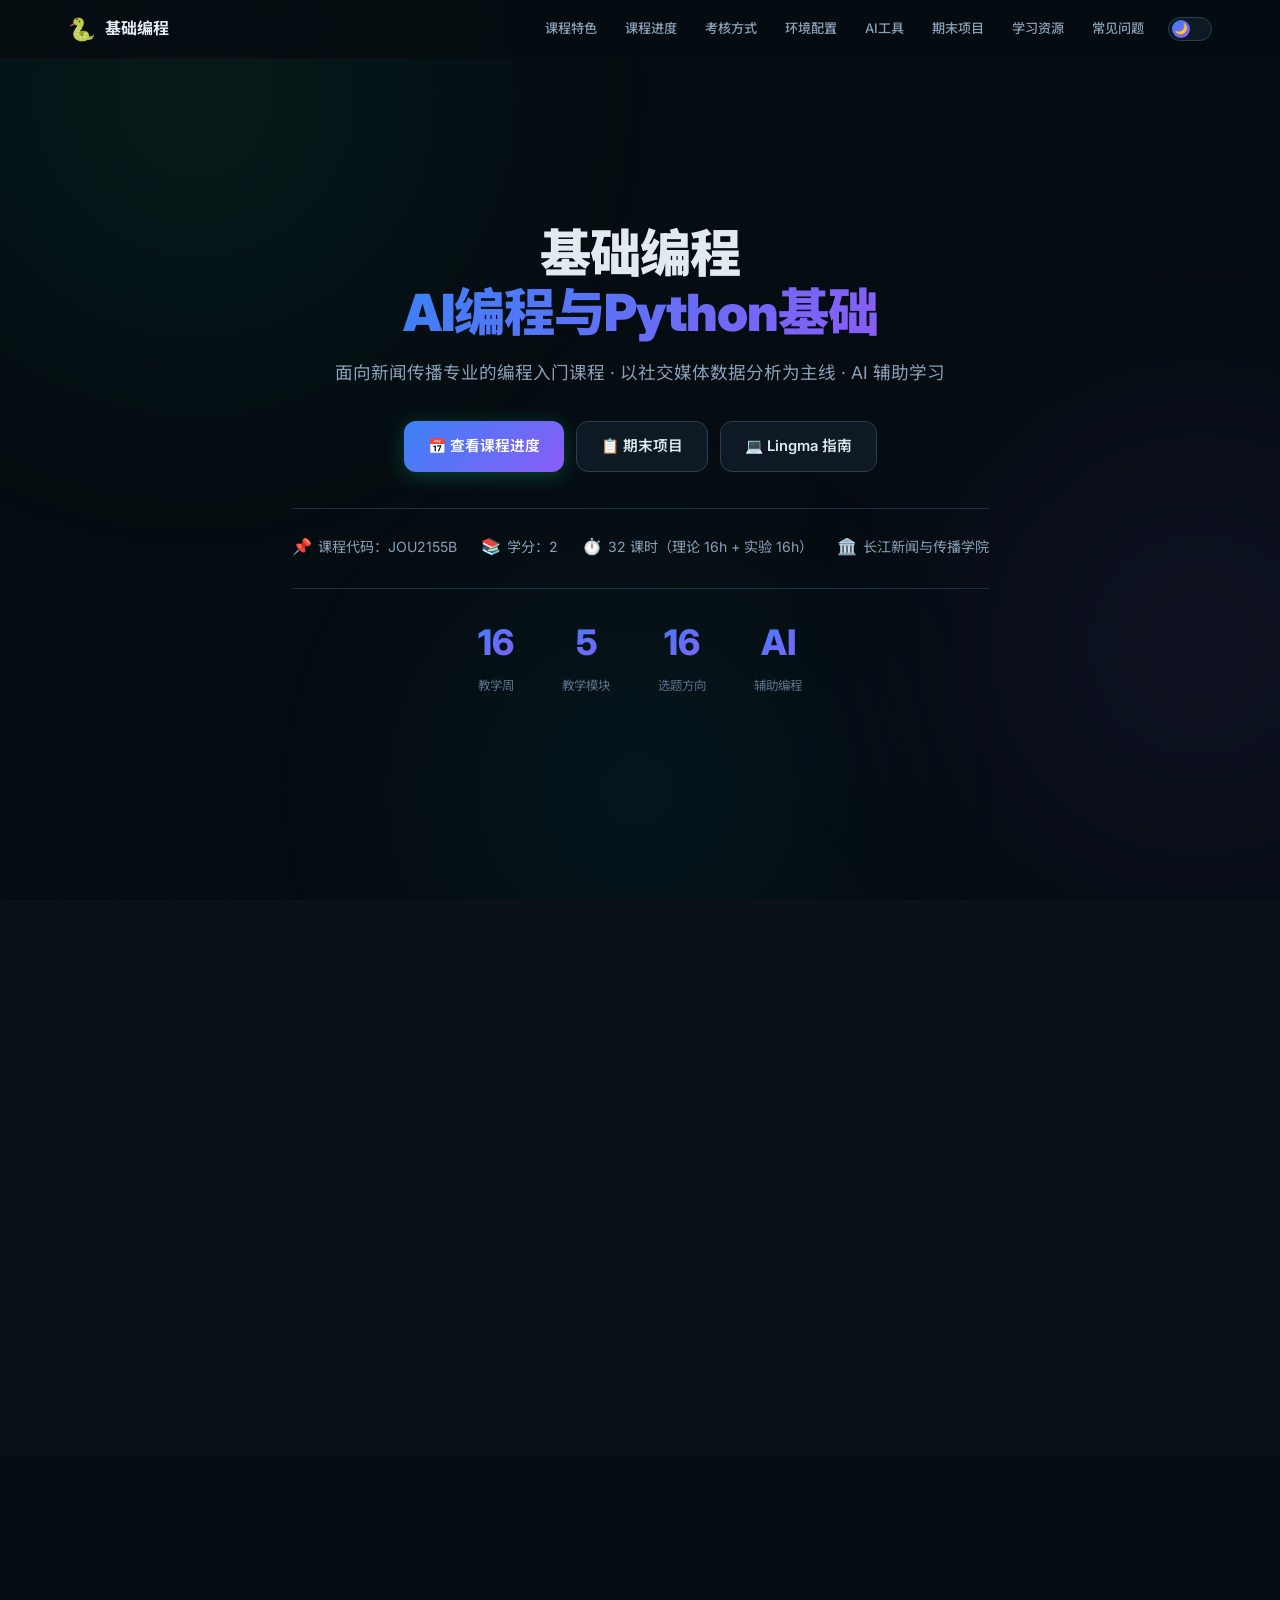
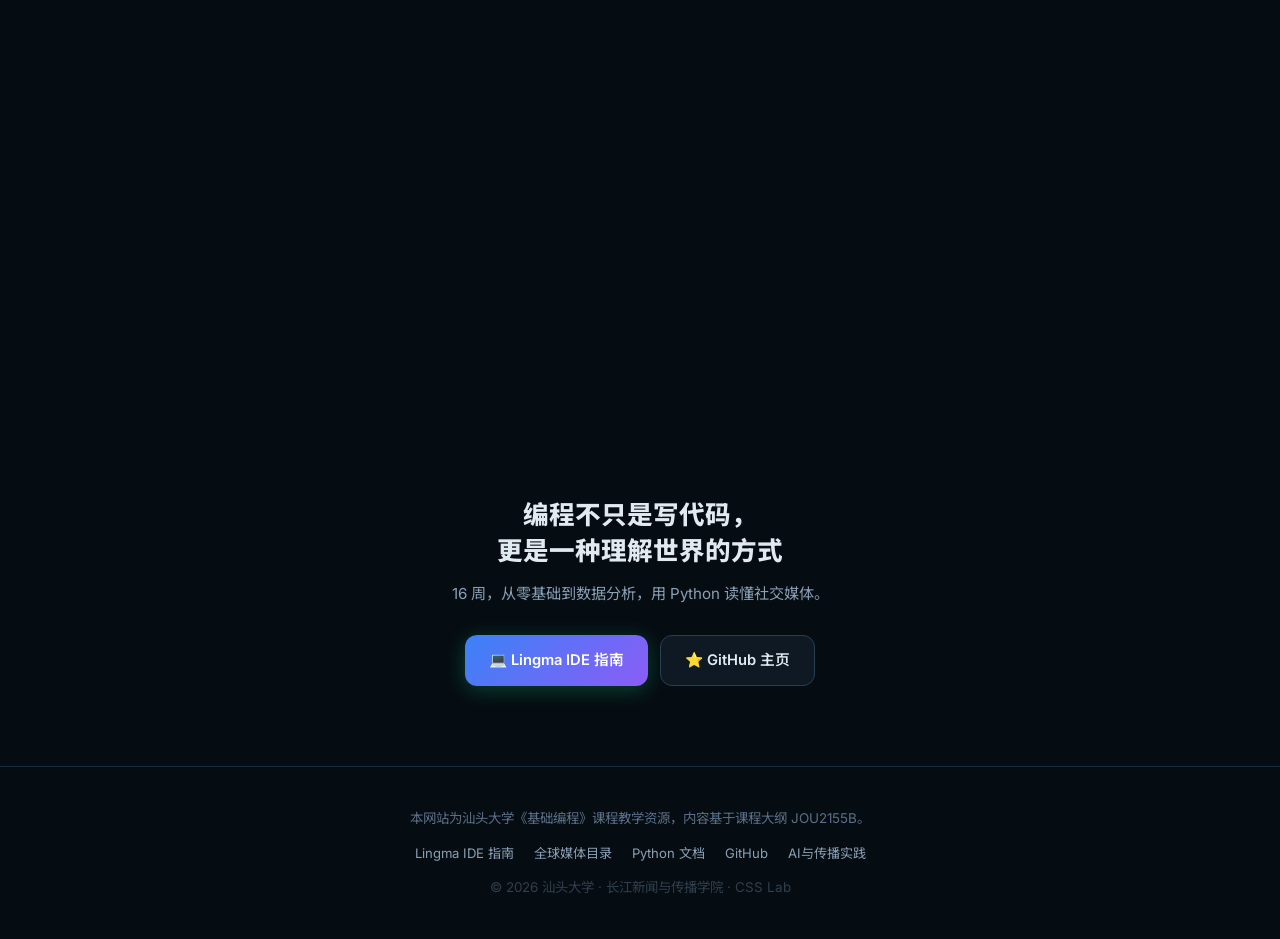
==== commit d1339e9c: "docs: remove brother course link from top navbar" ====
--- a/index.html
+++ b/index.html
@@ -80,7 +80,6 @@
       <a href="#project">期末项目</a>
       <a href="#resources">学习资源</a>
       <a href="#faq">常见问题</a>
-      <a href="https://jou2327a.aisbest.eu.cc/" target="_blank" rel="noopener noreferrer" style="color:var(--purple);font-weight:700">兄弟课程</a>
       <button class="theme-toggle" id="themeToggle" aria-label="切换明亮/暗黑模式" title="切换主题">
         <div class="theme-toggle-knob" id="themeIcon" aria-hidden="true">🌙</div>
       </button>
@@ -785,7 +784,7 @@
         <div class="res-icon" aria-hidden="true">🎓</div>
         <div><h4>Python 网络爬虫与信息提取</h4><p>国家精品课程 · 北京理工大学</p></div>
       </a>
-      <a href="https://icgma.github.io/Media-Directory/" target="_blank" rel="noopener noreferrer" class="resource-card">
+      <a href="http://media-directory.aisbest.eu.cc/" target="_blank" rel="noopener noreferrer" class="resource-card">
         <div class="res-icon" aria-hidden="true">📰</div>
         <div><h4>全球媒体目录</h4><p>课程配套数据集 · 全球 &amp; 中国媒体</p></div>
       </a>
@@ -891,10 +890,10 @@
   <p>本网站为汕头大学《基础编程》课程教学资源，内容基于课程大纲 JOU2155B。</p>
   <div class="footer-links">
     <a href="https://icgma.github.io/Lingma-Intro/" target="_blank" rel="noopener noreferrer">Lingma IDE 指南</a>
-    <a href="https://icgma.github.io/media-directory/" target="_blank" rel="noopener noreferrer">全球媒体目录</a>
+    <a href="http://media-directory.aisbest.eu.cc/" target="_blank" rel="noopener noreferrer">全球媒体目录</a>
     <a href="https://docs.python.org/zh-cn/3/" target="_blank" rel="noopener noreferrer">Python 文档</a>
     <a href="https://github.com/icgma" target="_blank" rel="noopener noreferrer">GitHub</a>
-    <a href="https://jou2327a.aisbest.eu.cc/" target="_blank" rel="noopener noreferrer">【兄弟课程】AI与传播实践</a>
+    <a href="https://jou2327a.aisbest.eu.cc/" target="_blank" rel="noopener noreferrer">AI与传播实践</a>
   </div>
   <p style="margin-top:12px;opacity:.5">&copy; 2026 汕头大学 · 长江新闻与传播学院 · CSS Lab</p>
 </footer>
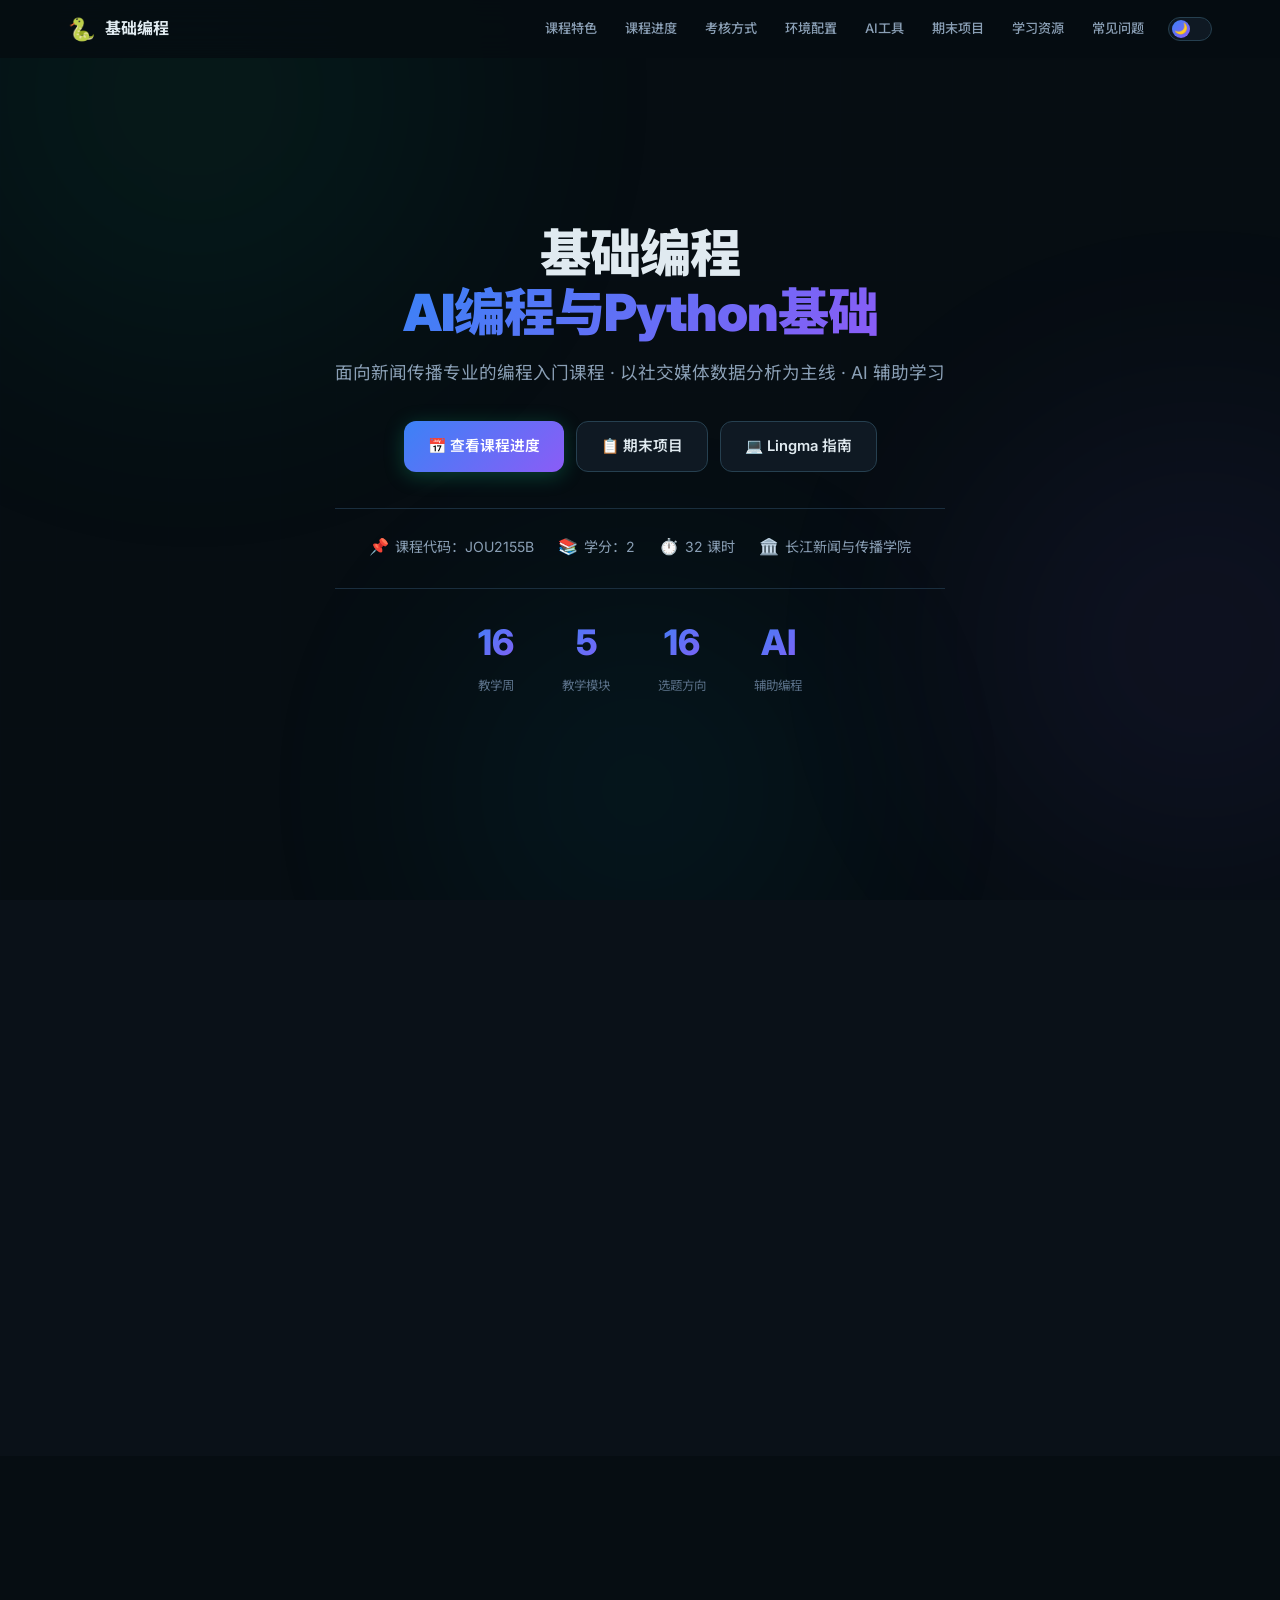
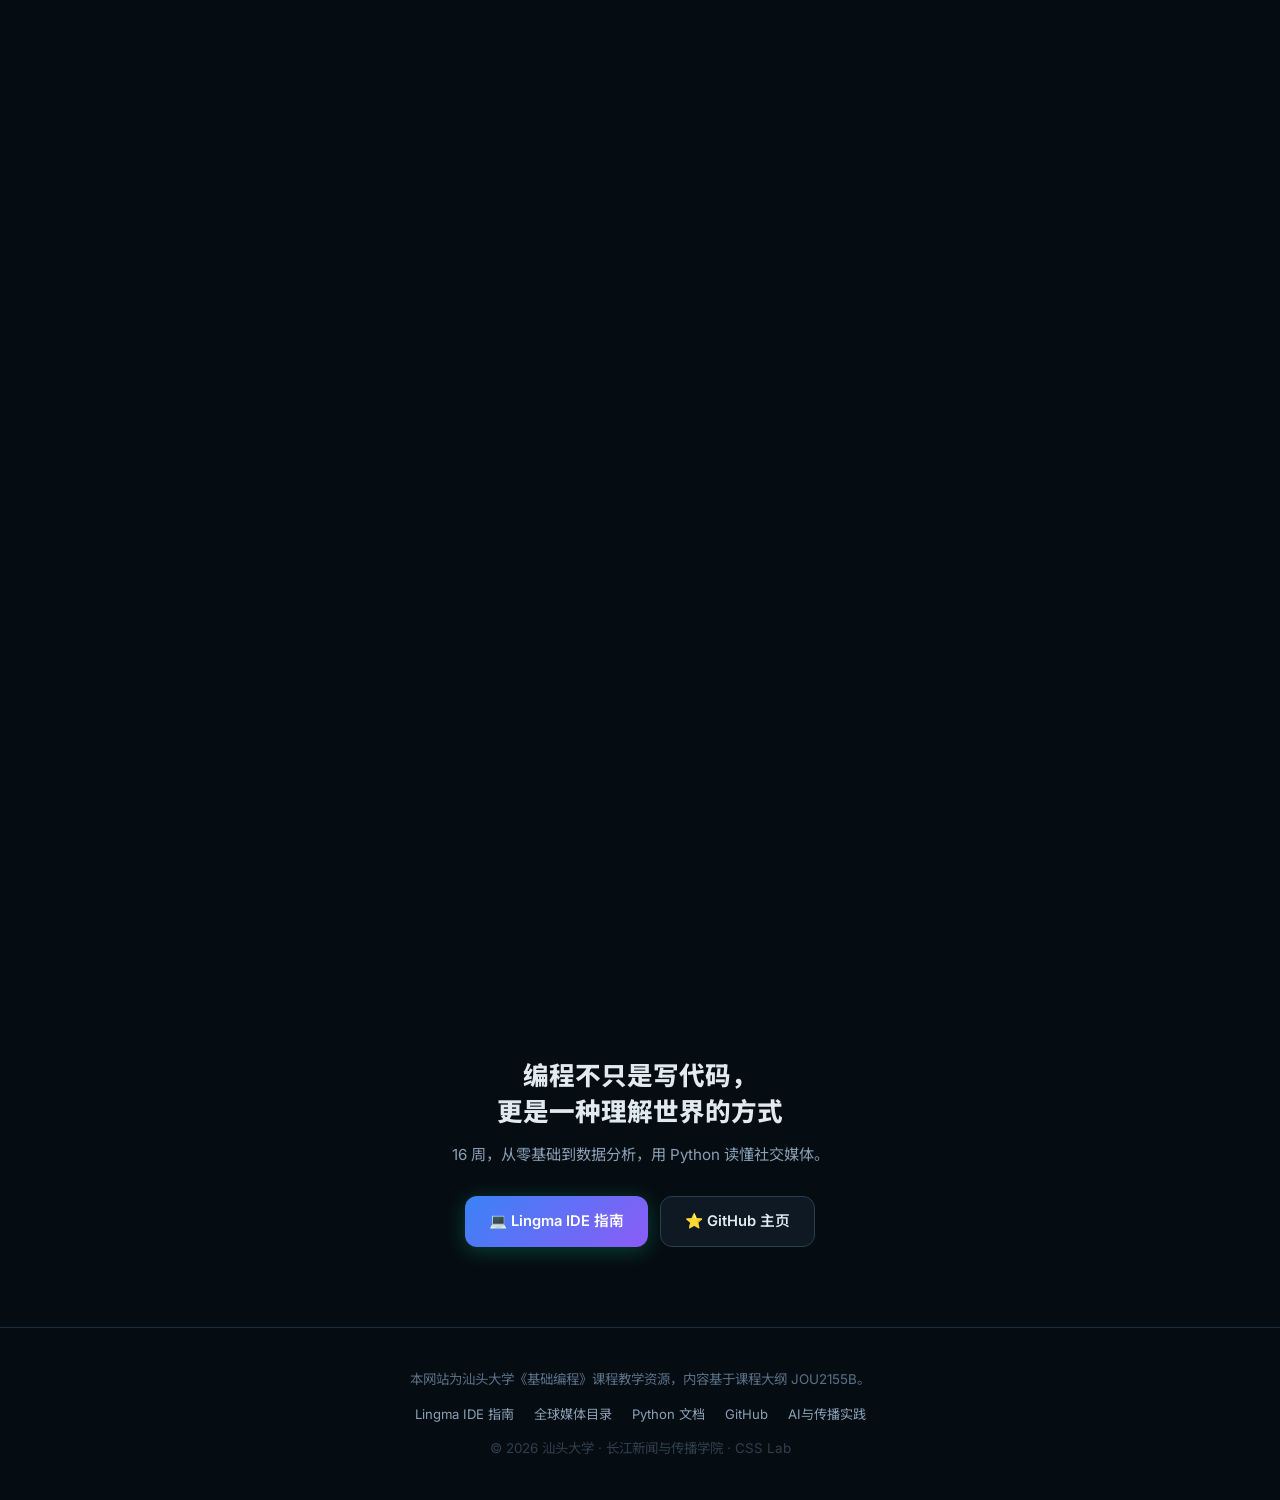
==== commit f2fa7d3f: "feat: add knowledge-graph, snippet-gallery, prompt-engineering pages and update hero" ====
--- a/index.html
+++ b/index.html
@@ -100,7 +100,7 @@
     <div class="hero-meta">
       <div class="hero-meta-item"><span class="emoji" aria-hidden="true">📌</span> 课程代码：JOU2155B</div>
       <div class="hero-meta-item"><span class="emoji" aria-hidden="true">📚</span> 学分：2</div>
-      <div class="hero-meta-item"><span class="emoji" aria-hidden="true">⏱️</span> 32 课时（理论 16h + 实验 16h）</div>
+      <div class="hero-meta-item"><span class="emoji" aria-hidden="true">⏱️</span> 32 课时</div>
       <div class="hero-meta-item"><span class="emoji" aria-hidden="true">🏛️</span> 长江新闻与传播学院</div>
     </div>
     <div class="hero-stats">
@@ -827,6 +827,44 @@
         <p>中文在线通俗教程 · 零基础同学极好的课后“外挂”补习资料。</p>
         <a class="card-link" href="https://www.liaoxuefeng.com/" target="_blank" rel="noopener noreferrer">查看在线教程 →</a>
       </article>
+      <article class="info-card">
+        <h3>《计算传播学导论》</h3>
+        <p>王成军 等编著 · 国内计算传播学领域的奠基之作，系统梳理了网络科学与计算方法在传播学中的应用，非常适合作为理论拔高的案头书。</p>
+      </article>
+      <article class="info-card">
+        <h3>《数据新闻实战：数据获取、分析与新闻报道》</h3>
+        <p>国内数据新闻实务经典，包含大量本土媒体（如澎湃、财新）的业务案例解析，是对外文教程的绝佳本土化补充。</p>
+      </article>
+    </div>
+  </div>
+</section>
+
+<!-- ===== 专业深度子模块 ===== -->
+<section id="submodules">
+  <div class="container fade-in">
+    <div class="section-label">🪐 Specialized Sub-Modules</div>
+    <h2 class="section-title">专业深度子模块</h2>
+    <div class="section-desc">为新闻传播专业量身定制的高阶思维范式与即插即用的实战库。</div>
+    
+    <div class="info-grid" style="margin-top:28px">
+      <article class="info-card">
+        <span class="icon" aria-hidden="true">🌌</span>
+        <h3>编程与传媒：概念映射图谱</h3>
+        <p>打通底层代码与高阶新闻业务场景的逻辑桥梁，动态可视化实体交互。</p>
+        <a class="card-link" href="knowledge-graph.html">进入图谱解析 →</a>
+      </article>
+      <article class="info-card">
+        <span class="icon" aria-hidden="true">💻</span>
+        <h3>学术与新闻：代码片段库</h3>
+        <p>防 403 爬虫、文本预处理（Regex）、清洗去噪等“即插即用”代码模板。</p>
+        <a class="card-link" href="snippet-gallery.html">查阅实战代码 →</a>
+      </article>
+      <article class="info-card">
+        <span class="icon" aria-hidden="true">🛡️</span>
+        <h3>AI防伪与学术鲁棒性指南</h3>
+        <p>掌握结构化 CoT Prompt (提示词)，在代码生成中防范 AI 幻觉与脆弱性陷阱。</p>
+        <a class="card-link" href="prompt-engineering.html">学习防伪法则 →</a>
+      </article>
     </div>
   </div>
 </section>
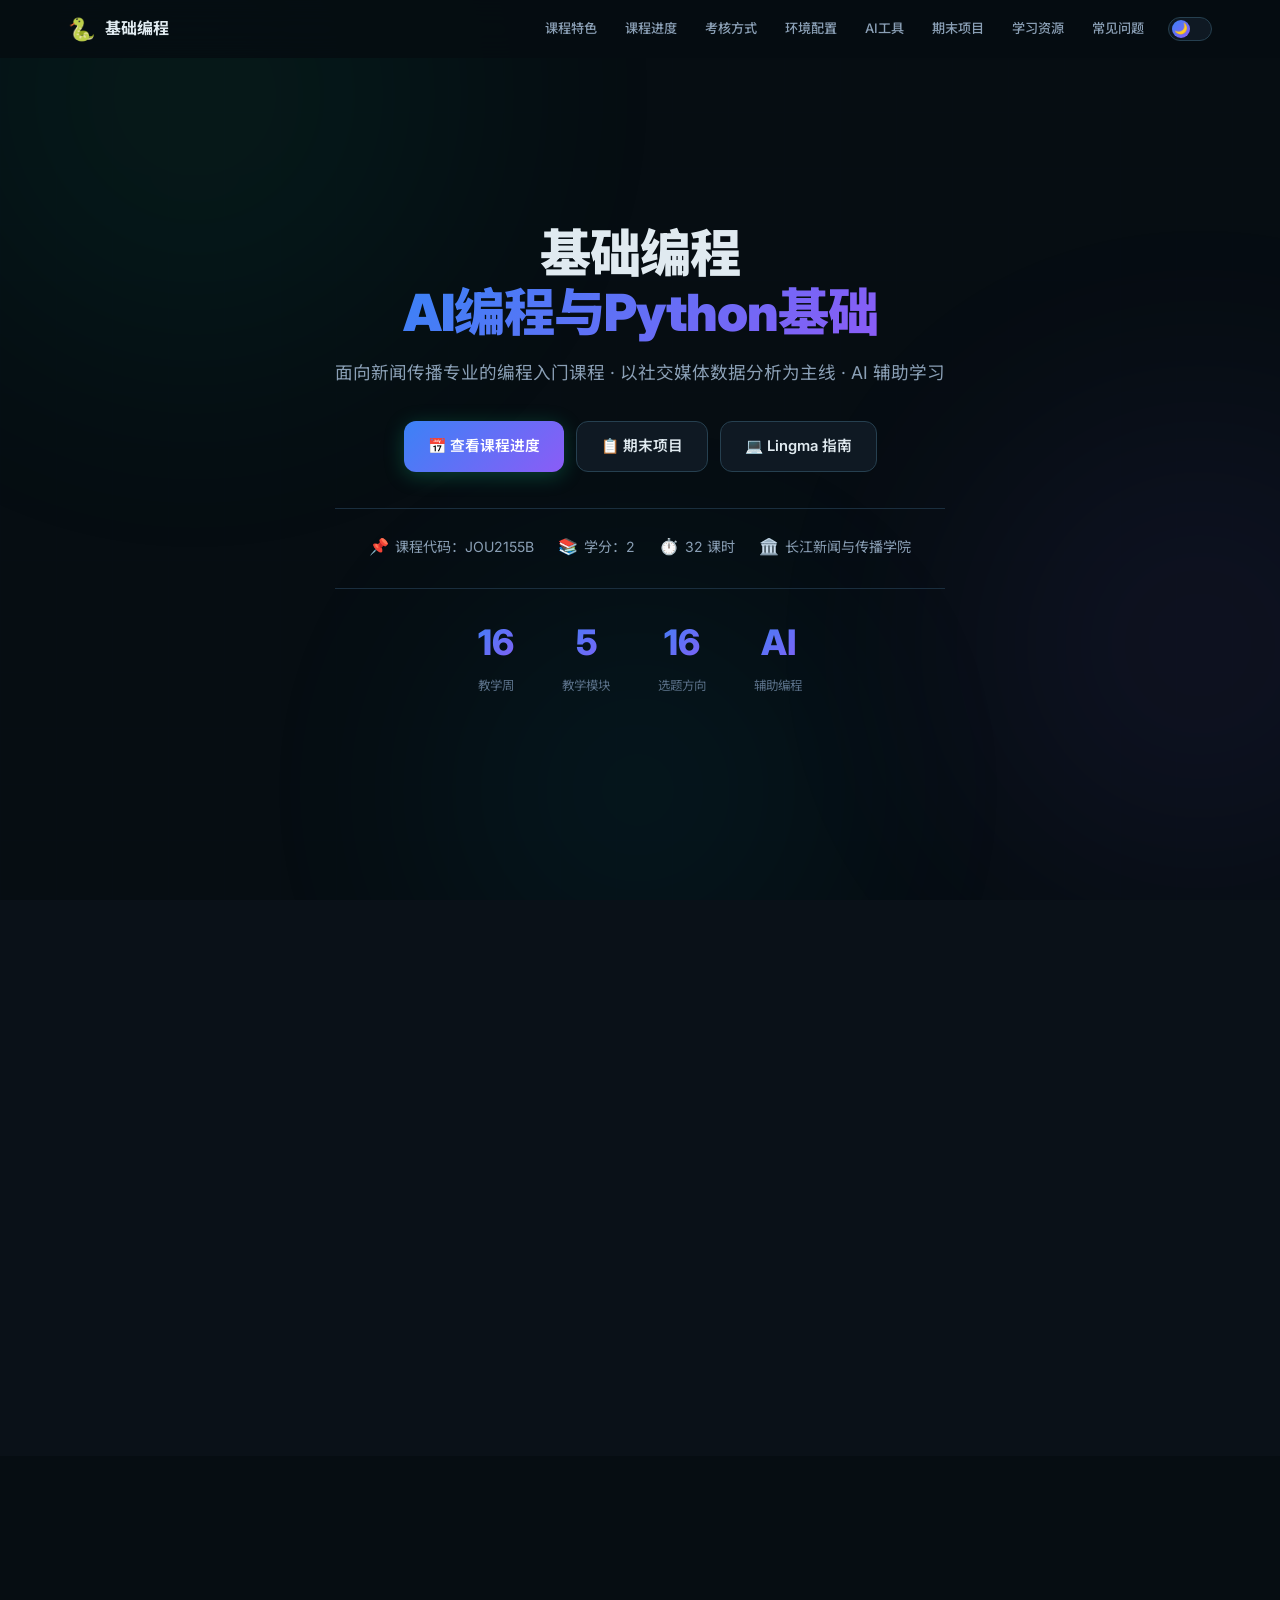
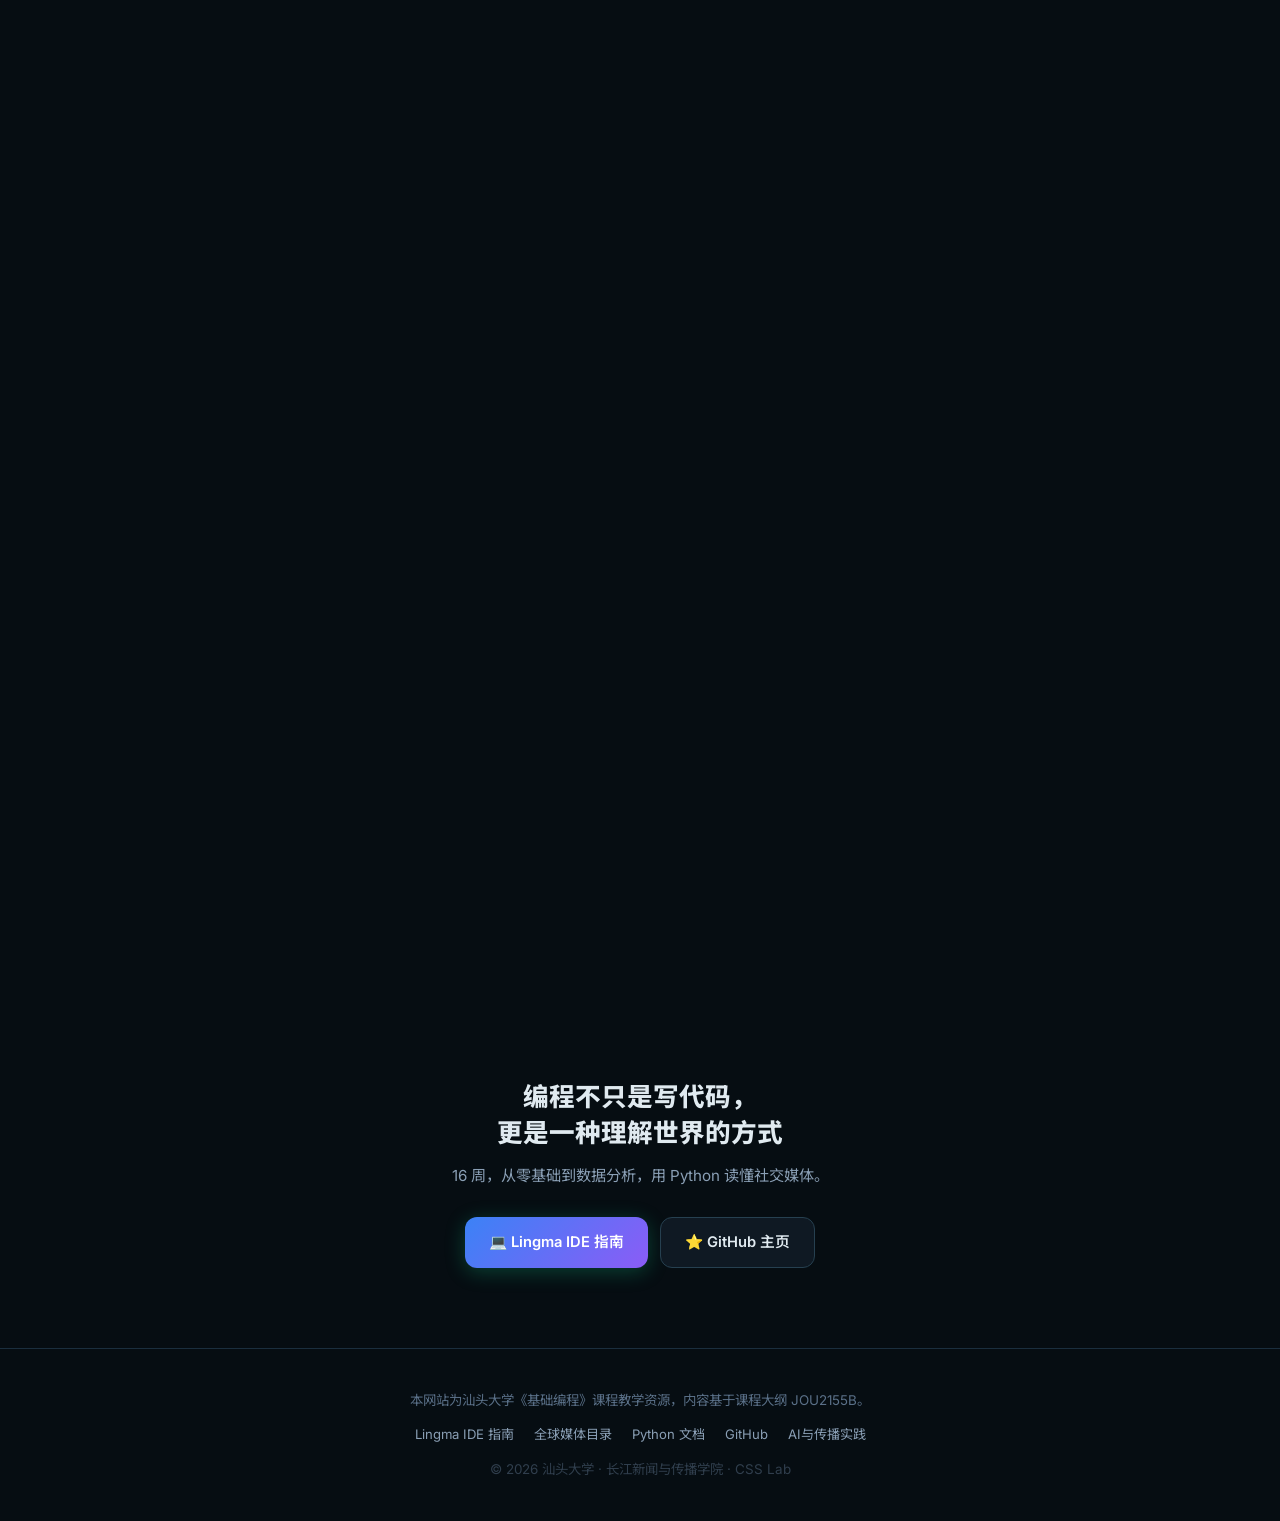
==== commit 08afe021: "feat: 初学者Python内容大幅扩充 — 速查手册+片段库+导航更新 - 新增 python-cheatsheet.html：信息密集型初学者速查手册（10个分类+搜索过滤） - 扩充 snip" ====
--- a/index.html
+++ b/index.html
@@ -792,6 +792,14 @@
         <div class="res-icon" aria-hidden="true">🐱</div>
         <div><h4>GitHub</h4><p>全球最大开源社区 · 第 12 周课程会用到</p></div>
       </a>
+      <a href="python-cheatsheet.html" class="resource-card">
+        <div class="res-icon" aria-hidden="true">📖</div>
+        <div><h4>Python 速查手册</h4><p>数据类型 · 运算符 · 内置函数 · 常见报错</p></div>
+      </a>
+      <a href="snippet-gallery.html" class="resource-card">
+        <div class="res-icon" aria-hidden="true">💻</div>
+        <div><h4>代码实战片段库</h4><p>12 个可一键复制的实战代码模板</p></div>
+      </a>
     </div>
 
     <h3 style="color:var(--text);margin:32px 0 14px;font-size:1.05rem">📘 推荐教材</h3>
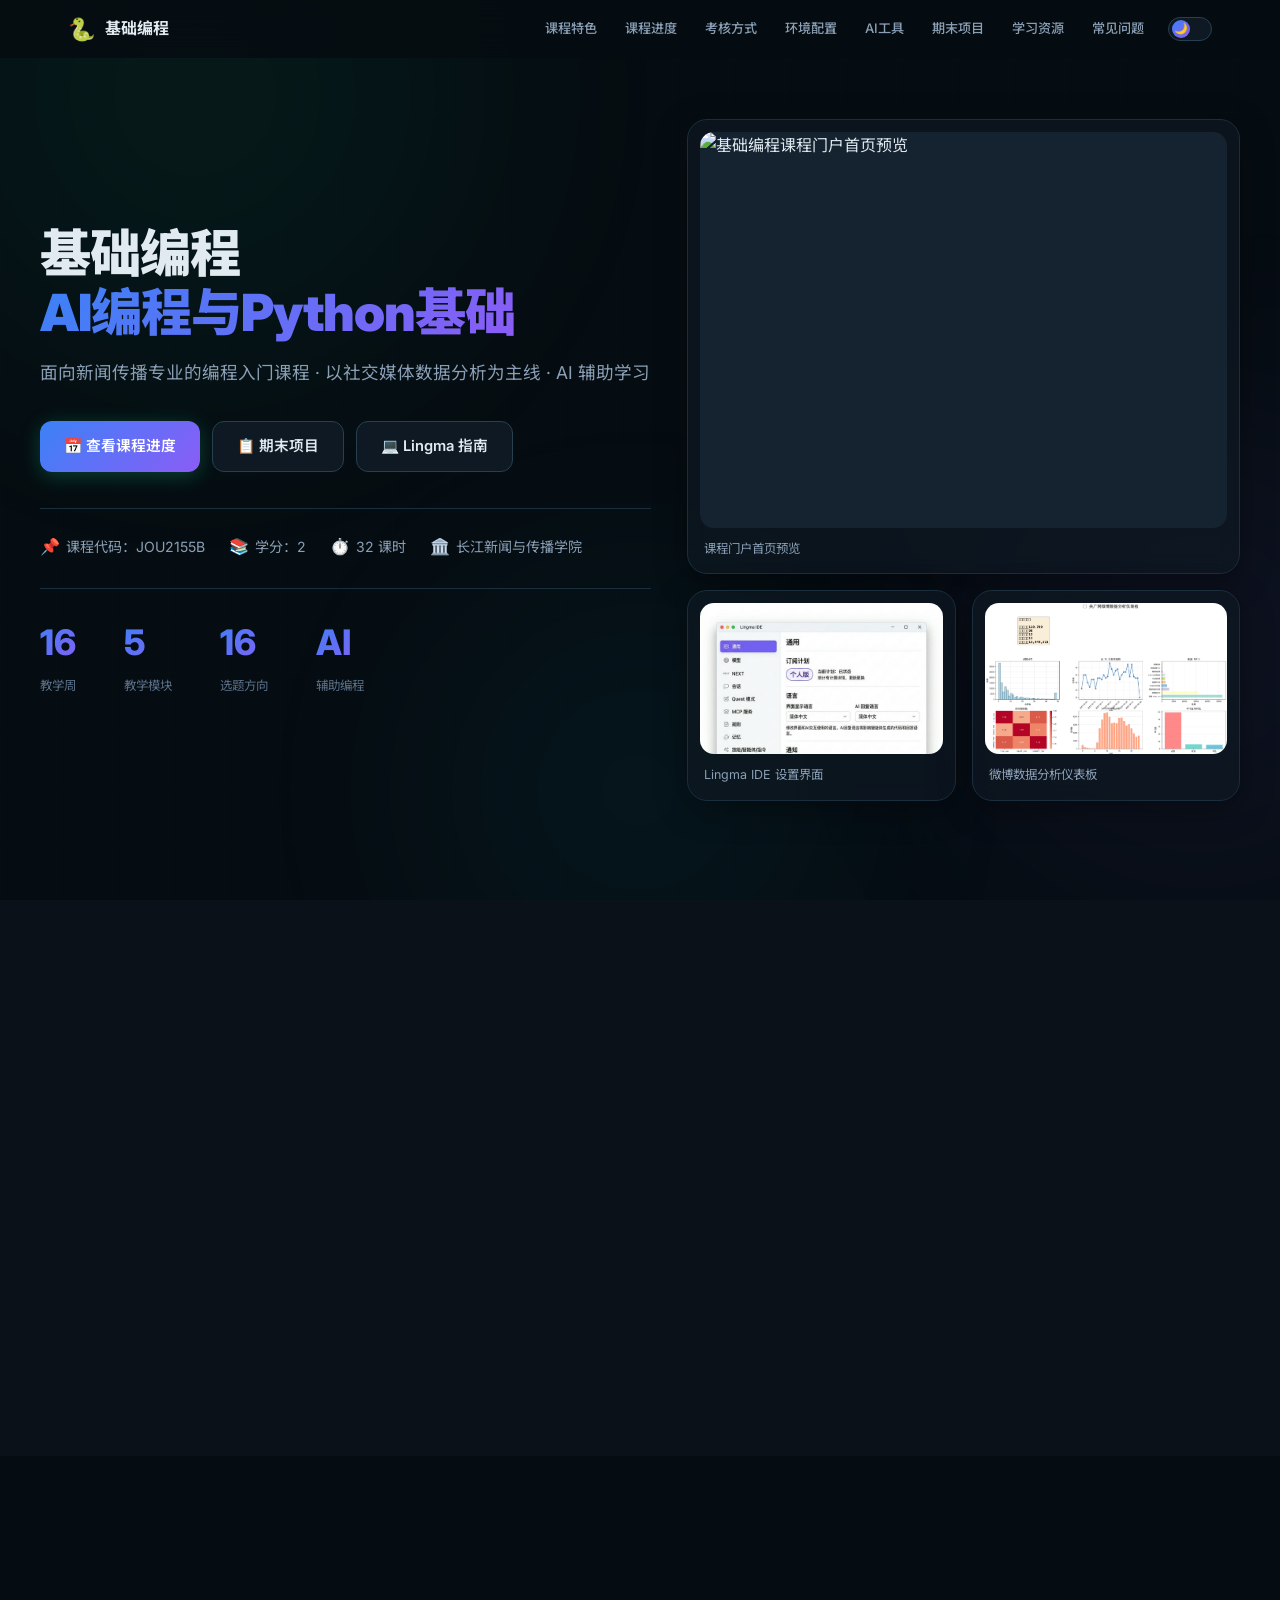
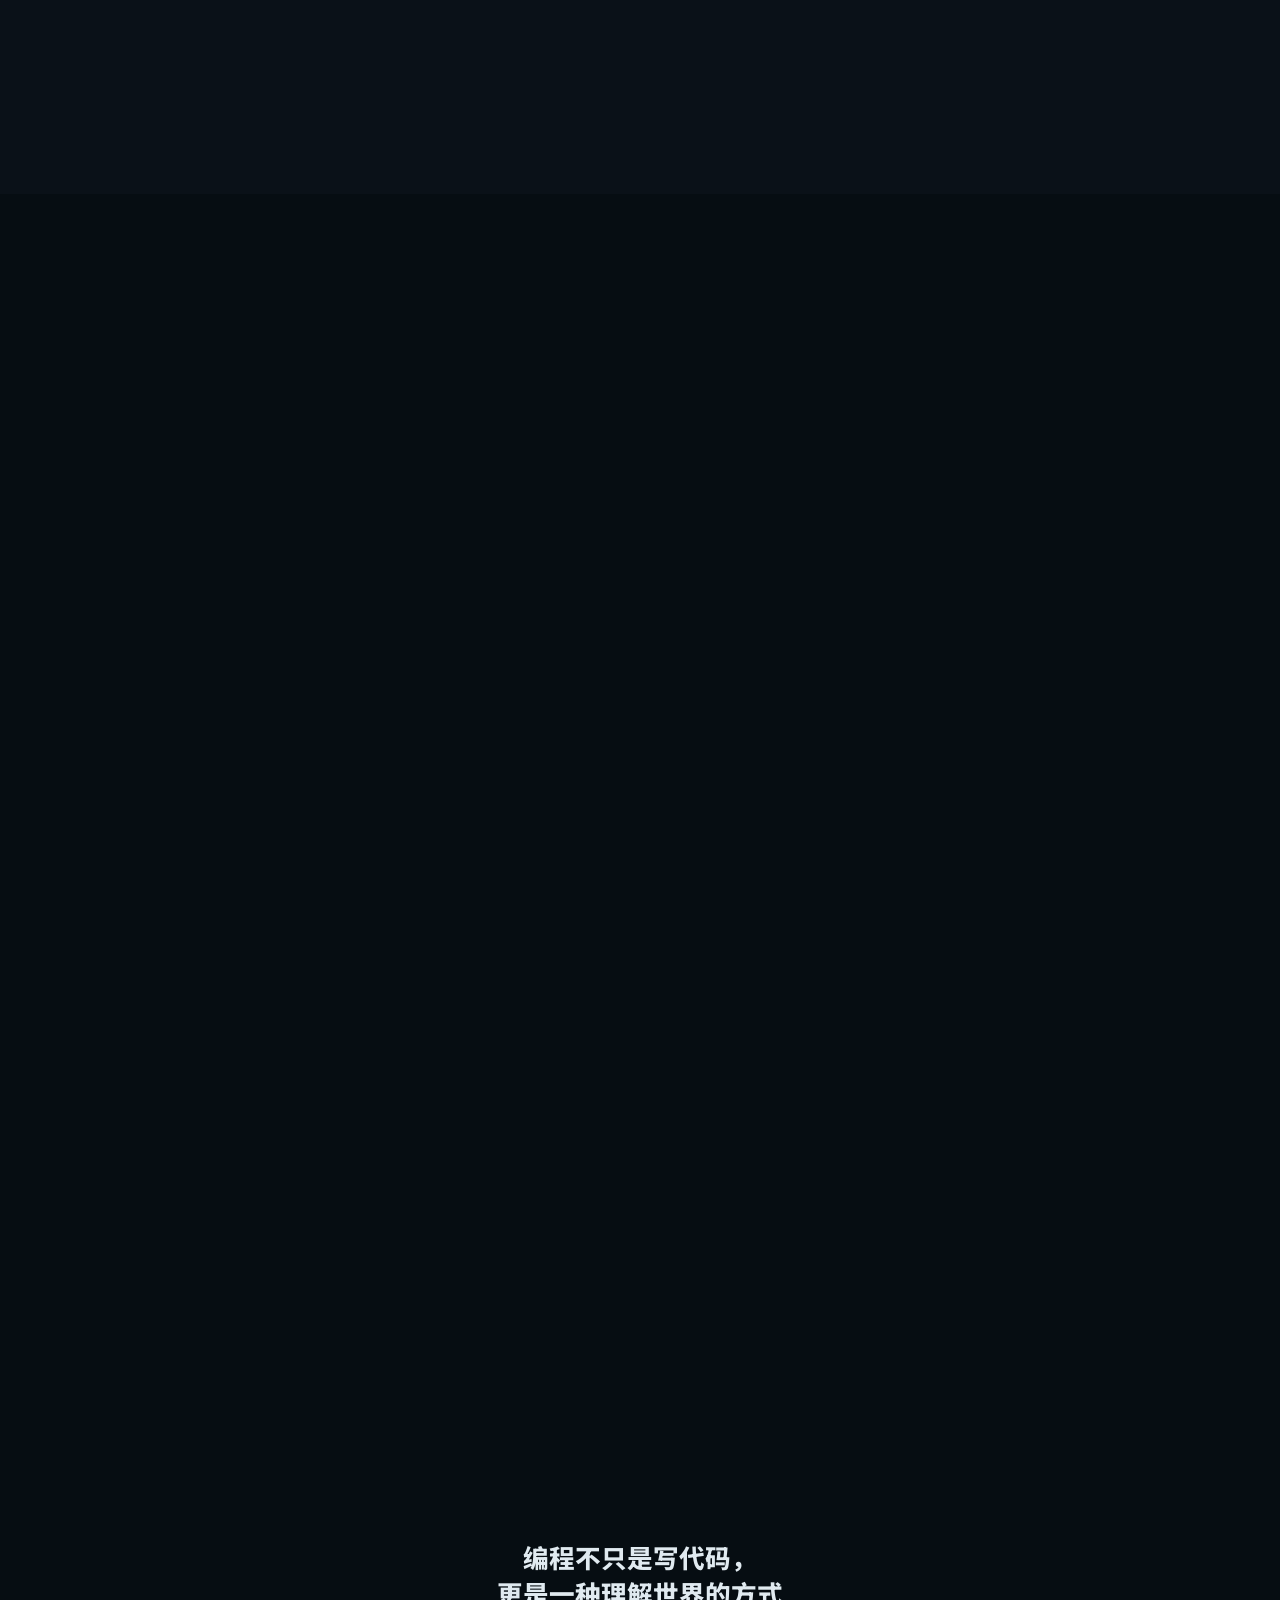
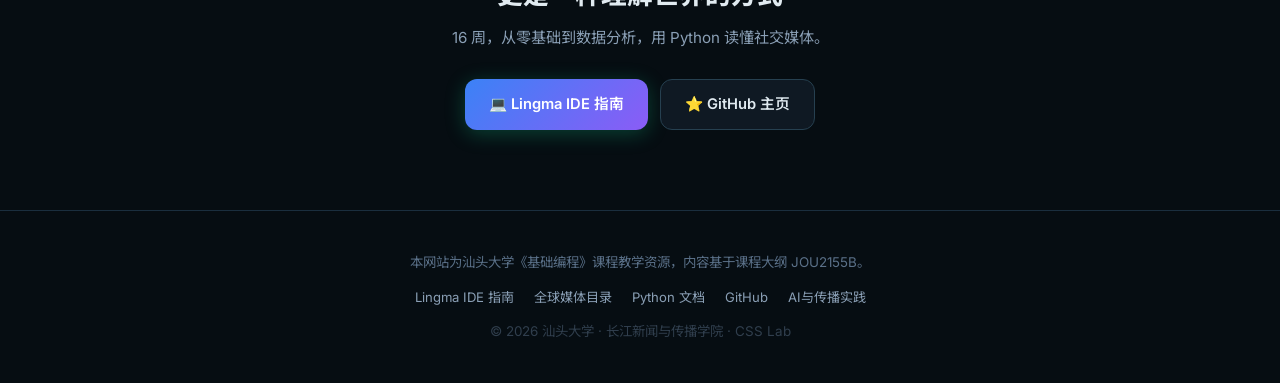
==== commit a47f33d5: "Enhance homepage with real screenshots and project visuals" ====
--- a/index.html
+++ b/index.html
@@ -89,26 +89,45 @@
 
 <!-- ===== Hero ===== -->
 <header class="hero">
-  <div class="hero-content">
-    <h1>基础编程<br><span class="accent">AI编程与Python基础</span></h1>
-    <p class="subtitle">面向新闻传播专业的编程入门课程 · 以社交媒体数据分析为主线 · AI 辅助学习</p>
-    <div class="hero-actions">
-      <a href="#schedule" class="btn btn-primary">📅 查看课程进度</a>
-      <a href="#project" class="btn btn-outline">📋 期末项目</a>
-      <a href="https://icgma.github.io/Lingma-Intro/" target="_blank" rel="noopener noreferrer" class="btn btn-outline">💻 Lingma 指南</a>
-    </div>
-    <div class="hero-meta">
-      <div class="hero-meta-item"><span class="emoji" aria-hidden="true">📌</span> 课程代码：JOU2155B</div>
-      <div class="hero-meta-item"><span class="emoji" aria-hidden="true">📚</span> 学分：2</div>
-      <div class="hero-meta-item"><span class="emoji" aria-hidden="true">⏱️</span> 32 课时</div>
-      <div class="hero-meta-item"><span class="emoji" aria-hidden="true">🏛️</span> 长江新闻与传播学院</div>
-    </div>
-    <div class="hero-stats">
-      <div><div class="hero-stat-value">16</div><div class="hero-stat-label">教学周</div></div>
-      <div><div class="hero-stat-value">5</div><div class="hero-stat-label">教学模块</div></div>
-      <div><div class="hero-stat-value">16</div><div class="hero-stat-label">选题方向</div></div>
-      <div><div class="hero-stat-value">AI</div><div class="hero-stat-label">辅助编程</div></div>
-    </div>
+  <div class="hero-content hero-shell">
+    <div class="hero-copy">
+      <h1>基础编程<br><span class="accent">AI编程与Python基础</span></h1>
+      <p class="subtitle">面向新闻传播专业的编程入门课程 · 以社交媒体数据分析为主线 · AI 辅助学习</p>
+      <div class="hero-actions">
+        <a href="#schedule" class="btn btn-primary">📅 查看课程进度</a>
+        <a href="#project" class="btn btn-outline">📋 期末项目</a>
+        <a href="https://icgma.github.io/Lingma-Intro/" target="_blank" rel="noopener noreferrer" class="btn btn-outline">💻 Lingma 指南</a>
+      </div>
+      <div class="hero-meta">
+        <div class="hero-meta-item"><span class="emoji" aria-hidden="true">📌</span> 课程代码：JOU2155B</div>
+        <div class="hero-meta-item"><span class="emoji" aria-hidden="true">📚</span> 学分：2</div>
+        <div class="hero-meta-item"><span class="emoji" aria-hidden="true">⏱️</span> 32 课时</div>
+        <div class="hero-meta-item"><span class="emoji" aria-hidden="true">🏛️</span> 长江新闻与传播学院</div>
+      </div>
+      <div class="hero-stats">
+        <div><div class="hero-stat-value">16</div><div class="hero-stat-label">教学周</div></div>
+        <div><div class="hero-stat-value">5</div><div class="hero-stat-label">教学模块</div></div>
+        <div><div class="hero-stat-value">16</div><div class="hero-stat-label">选题方向</div></div>
+        <div><div class="hero-stat-value">AI</div><div class="hero-stat-label">辅助编程</div></div>
+      </div>
+    </div>
+
+    <aside class="hero-visual" aria-label="课程真实界面与成果预览">
+      <figure class="hero-shot hero-shot-main">
+        <img src="assets/readme-preview.png" alt="基础编程课程门户首页预览">
+        <figcaption>课程门户首页预览</figcaption>
+      </figure>
+      <div class="hero-shot-grid">
+        <figure class="hero-shot">
+          <img src="assets/real/lingma-settings-panel.png" alt="Lingma IDE 设置面板截图">
+          <figcaption>Lingma IDE 设置界面</figcaption>
+        </figure>
+        <figure class="hero-shot">
+          <img src="assets/projects/analysis-dashboard.png" alt="微博数据分析仪表板截图">
+          <figcaption>微博数据分析仪表板</figcaption>
+        </figure>
+      </div>
+    </aside>
   </div>
 </header>
 
@@ -146,6 +165,83 @@
   </div>
 </section>
 
+<!-- ===== 课堂现场 ===== -->
+<section id="learning-in-action">
+  <div class="container fade-in">
+    <div class="section-label">🖼️ Learning In Action</div>
+    <h2 class="section-title">课堂现场与真实界面</h2>
+    <div class="section-desc">从安装配置、文档检索到数据分析成果，让学生一眼看到这门课真实会接触到的界面、工具和输出。</div>
+
+    <div class="media-grid" style="margin-top:32px">
+      <article class="media-card media-card-wide">
+        <div class="media-frame">
+          <img src="assets/real/lingma-install-steps.png" alt="Lingma IDE 下载、安装和首次打开步骤图" loading="lazy">
+        </div>
+        <div class="media-body">
+          <h3>安装步骤直接可见</h3>
+          <p>把下载、安装、首次进入 IDE 的流程做成真实界面预览，降低第 2 周环境配置的心理门槛。</p>
+          <span class="media-tag">Week 2 环境配置</span>
+        </div>
+      </article>
+
+      <article class="media-card">
+        <div class="media-frame">
+          <img src="assets/real/lingma-settings-panel.png" alt="Lingma IDE 通用设置界面截图" loading="lazy">
+        </div>
+        <div class="media-body">
+          <h3>AI 工具不是抽象名词</h3>
+          <p>学生能提前看到课程里实际使用的 Lingma IDE 设置界面，知道自己进到哪里、该改什么。</p>
+          <span class="media-tag">Lingma IDE</span>
+        </div>
+      </article>
+
+      <article class="media-card">
+        <div class="media-frame">
+          <img src="assets/real/github-rest-docs.png" alt="GitHub REST API documentation 页面截图" loading="lazy">
+        </div>
+        <div class="media-body">
+          <h3>真实文档检索场景</h3>
+          <p>不是只背概念，而是学会阅读官方文档、定位接口说明、理解 API 约束与版本信息。</p>
+          <span class="media-tag">Week 11-12 API 文档</span>
+        </div>
+      </article>
+
+      <article class="media-card">
+        <div class="media-frame">
+          <img src="assets/real/pandas-docs.png" alt="pandas documentation 页面截图" loading="lazy">
+        </div>
+        <div class="media-body">
+          <h3>数据处理工具会长什么样</h3>
+          <p>让学生知道 <code>pandas</code> 不是一个陌生名词，而是一个可以随时查阅、立即调用的分析工具链。</p>
+          <span class="media-tag">Week 9-10 数据处理</span>
+        </div>
+      </article>
+
+      <article class="media-card media-card-wide">
+        <div class="media-frame">
+          <img src="assets/projects/analysis-dashboard.png" alt="微博数据分析仪表板的项目成果截图" loading="lazy">
+        </div>
+        <div class="media-body">
+          <h3>期末项目能做出什么</h3>
+          <p>用真实微博数据分析结果说明：课程最后不是停在语法层面，而是能产出带图表、指标和解释的分析面板。</p>
+          <span class="media-tag">Final Project Outcome</span>
+        </div>
+      </article>
+
+      <article class="media-card">
+        <div class="media-frame">
+          <img src="assets/real/google-robots-intro.png" alt="Google Search Central robots.txt 文档截图" loading="lazy">
+        </div>
+        <div class="media-body">
+          <h3>合规采集有依据</h3>
+          <p>把 robots.txt 和抓取规范的真实文档页面放进来，比只写“要合规”更容易建立规则意识。</p>
+          <span class="media-tag">Week 11-12 合规爬取</span>
+        </div>
+      </article>
+    </div>
+  </div>
+</section>
+
 <!-- ===== 课程进度 ===== -->
 <section id="schedule">
   <div class="container fade-in">
@@ -715,6 +811,47 @@
     <div class="alert alert-success" style="margin-bottom:28px">
       <span class="alert-icon" aria-hidden="true">⚖️</span>
       <div><strong>数据采集合规提醒</strong>：所有数据采集必须遵守《网络安全法》《个人信息保护法》，仅采集公开数据，控制频率，遵守 robots.txt 协议，不存储敏感个人信息。</div>
+    </div>
+
+    <h3 style="color:var(--text);margin:28px 0 14px;font-size:1.1rem">📸 示例成果预览</h3>
+    <div class="section-desc" style="max-width:none;margin-bottom:20px">以下图片来自现有微博新闻分析案例，可直接告诉学生这门课最后能做出什么。</div>
+    <div class="media-grid media-grid-projects">
+      <article class="media-card">
+        <div class="media-frame">
+          <img src="assets/projects/analysis-dashboard.png" alt="微博分析仪表板总览截图" loading="lazy">
+        </div>
+        <div class="media-body">
+          <h3>分析仪表板总览</h3>
+          <p>把点赞、评论、来源、发布时间等指标整合在同一页面，适合作为项目汇报首页。</p>
+        </div>
+      </article>
+      <article class="media-card">
+        <div class="media-frame">
+          <img src="assets/projects/time-series-analysis.png" alt="微博发布时间与互动趋势图截图" loading="lazy">
+        </div>
+        <div class="media-body">
+          <h3>时间趋势分析</h3>
+          <p>展示发布密度、发帖时段和互动峰值变化，帮助学生理解时间这一传播维度。</p>
+        </div>
+      </article>
+      <article class="media-card">
+        <div class="media-frame">
+          <img src="assets/projects/top-posts-ranking.png" alt="热门微博互动数排行图截图" loading="lazy">
+        </div>
+        <div class="media-body">
+          <h3>热门内容排行</h3>
+          <p>适合讲清楚如何从原始数据里筛出高互动样本，再回到内容层做文本分析。</p>
+        </div>
+      </article>
+      <article class="media-card">
+        <div class="media-frame">
+          <img src="assets/projects/engagement-distribution.png" alt="微博互动量分布图截图" loading="lazy">
+        </div>
+        <div class="media-body">
+          <h3>互动分布分析</h3>
+          <p>用可视化把长尾分布和异常值变得直观，方便学生把统计现象写进项目报告。</p>
+        </div>
+      </article>
     </div>
 
     <!-- Project Grading -->
@@ -802,6 +939,37 @@
       </a>
     </div>
 
+    <h3 style="color:var(--text);margin:32px 0 14px;font-size:1.05rem">🔎 文档界面预览</h3>
+    <div class="media-grid media-grid-docs">
+      <article class="media-card">
+        <div class="media-frame">
+          <img src="assets/real/pandas-docs.png" alt="pandas 官方文档页面预览" loading="lazy">
+        </div>
+        <div class="media-body">
+          <h3>pandas 官方文档</h3>
+          <p>第 9-10 周做数据清洗和表格分析时，学生会频繁回到这里查函数和示例。</p>
+        </div>
+      </article>
+      <article class="media-card">
+        <div class="media-frame">
+          <img src="assets/real/github-rest-docs.png" alt="GitHub REST API 文档页面预览" loading="lazy">
+        </div>
+        <div class="media-body">
+          <h3>GitHub REST API</h3>
+          <p>帮助学生理解官方接口文档怎么读，也是后续自动化和抓取规范训练的入口。</p>
+        </div>
+      </article>
+      <article class="media-card">
+        <div class="media-frame">
+          <img src="assets/real/google-robots-intro.png" alt="Google robots.txt 文档页面预览" loading="lazy">
+        </div>
+        <div class="media-body">
+          <h3>robots.txt 规则说明</h3>
+          <p>把合规采集的依据直接展示出来，能把不能乱爬从一句提醒变成真实规则。</p>
+        </div>
+      </article>
+    </div>
+
     <h3 style="color:var(--text);margin:32px 0 14px;font-size:1.05rem">📘 推荐教材</h3>
     <div class="info-grid" style="grid-template-columns:repeat(auto-fill,minmax(320px,1fr))">
       <article class="info-card">
--- a/index.css
+++ b/index.css
@@ -84,6 +84,7 @@
 }
 a { color: var(--emerald); text-decoration: none; transition: color .2s; }
 a:hover { color: var(--cyan); }
+img { max-width: 100%; display: block; }
 code {
   font-family: 'JetBrains Mono', monospace;
   background: var(--code-bg);
@@ -235,9 +236,16 @@
   min-height: 100vh;
   display: flex; align-items: center; justify-content: center;
   padding: 80px 32px 60px;
-  text-align: center;
-}
-.hero-content { max-width: 860px; margin: 0 auto; }
+  text-align: left;
+}
+.hero-content { width: min(1200px, 100%); margin: 0 auto; }
+.hero-shell {
+  display: grid;
+  grid-template-columns: minmax(0, 1.05fr) minmax(320px, .95fr);
+  gap: 36px;
+  align-items: center;
+}
+.hero-copy { min-width: 0; }
 .hero-badge {
   display: inline-flex; align-items: center; gap: 6px;
   padding: 6px 16px;
@@ -265,11 +273,11 @@
   line-height: 1.8;
   margin-bottom: 32px;
   max-width: 620px;
-  margin-left: auto; margin-right: auto;
+  margin-left: 0; margin-right: 0;
 }
 .hero-actions {
   display: flex; gap: 12px;
-  flex-wrap: wrap; justify-content: center;
+  flex-wrap: wrap; justify-content: flex-start;
   margin-bottom: 36px;
 }
 .btn {
@@ -302,7 +310,7 @@
 }
 .hero-meta {
   display: flex; gap: 24px;
-  justify-content: center; flex-wrap: wrap;
+  justify-content: flex-start; flex-wrap: wrap;
   padding-top: 24px;
   border-top: 1px solid var(--border);
 }
@@ -313,7 +321,7 @@
 .hero-meta-item .emoji { font-size: 1rem; }
 .hero-stats {
   display: flex; gap: 48px;
-  justify-content: center; flex-wrap: wrap;
+  justify-content: flex-start; flex-wrap: wrap;
   margin-top: 28px;
   padding-top: 24px;
   border-top: 1px solid var(--border);
@@ -327,6 +335,39 @@
 }
 .hero-stat-label {
   font-size: .78rem; color: var(--text3); margin-top: 2px;
+}
+.hero-visual {
+  display: grid;
+  gap: 16px;
+  min-width: 0;
+}
+.hero-shot {
+  background: var(--card-bg);
+  border: 1px solid var(--border);
+  border-radius: 20px;
+  padding: 12px;
+  box-shadow: var(--card-shadow);
+  backdrop-filter: blur(10px);
+}
+.hero-shot img {
+  width: 100%;
+  border-radius: 14px;
+  aspect-ratio: 16 / 10;
+  object-fit: cover;
+  object-position: top center;
+  background: var(--bg4);
+}
+.hero-shot-main img { aspect-ratio: 4 / 3; }
+.hero-shot figcaption {
+  margin-top: 10px;
+  padding: 0 4px 2px;
+  font-size: .78rem;
+  color: var(--text2);
+}
+.hero-shot-grid {
+  display: grid;
+  grid-template-columns: repeat(2, minmax(0, 1fr));
+  gap: 16px;
 }
 
 /* ── Sections ── */
@@ -398,6 +439,64 @@
 }
 .feature-card p {
   font-size: .82rem; color: var(--text2); line-height: 1.6;
+}
+
+/* ── Media Cards ── */
+.media-grid {
+  display: grid;
+  grid-template-columns: repeat(12, minmax(0, 1fr));
+  gap: 16px;
+}
+.media-card {
+  grid-column: span 4;
+  background: var(--card-bg);
+  border: 1px solid var(--border);
+  border-radius: 18px;
+  overflow: hidden;
+  transition: all .3s;
+  backdrop-filter: blur(8px);
+}
+.media-card:hover {
+  border-color: var(--border2);
+  transform: translateY(-3px);
+  box-shadow: var(--card-shadow);
+}
+.media-card-wide { grid-column: span 8; }
+.media-grid-projects .media-card { grid-column: span 6; }
+.media-grid-docs .media-card { grid-column: span 4; }
+.media-frame {
+  background: var(--bg4);
+  border-bottom: 1px solid var(--border);
+}
+.media-frame img {
+  width: 100%;
+  aspect-ratio: 16 / 10;
+  object-fit: cover;
+  object-position: top center;
+}
+.media-grid-projects .media-frame img { aspect-ratio: 16 / 11; }
+.media-body { padding: 18px 18px 20px; }
+.media-body h3 {
+  font-size: .96rem;
+  font-weight: 700;
+  color: var(--text);
+  margin-bottom: 8px;
+}
+.media-body p {
+  font-size: .84rem;
+  color: var(--text2);
+  line-height: 1.7;
+}
+.media-tag {
+  display: inline-flex;
+  margin-top: 12px;
+  padding: 4px 10px;
+  border-radius: 999px;
+  border: 1px solid rgba(16,185,129,.18);
+  background: rgba(16,185,129,.1);
+  color: var(--emerald);
+  font-size: .74rem;
+  font-weight: 600;
 }
 
 /* ── Module Phase Indicator ── */
@@ -831,7 +930,7 @@
 /* ── Theme Transition ── */
 body, nav, .navbar, .bg-grid, .bg-glow,
 .week-card, .feature-card, .info-card, .topic-item,
-.resource-card, .grading-card, .module-phase,
+.resource-card, .grading-card, .module-phase, .media-card, .hero-shot,
 .btn, .section-label, .theme-toggle, .scroll-top,
 .alert, .faq-item, .footer {
   transition: background .4s, color .4s, border-color .4s, box-shadow .4s, opacity .4s;
@@ -861,9 +960,20 @@
 @media (max-width: 900px) {
   .hero h1 { font-size: 2rem; }
   .hero-stats { gap: 24px; }
+  .hero-shell { grid-template-columns: 1fr; }
+  .hero-copy { text-align: center; }
+  .hero-copy .subtitle { margin-left: auto; margin-right: auto; }
+  .hero-actions,
+  .hero-meta,
+  .hero-stats { justify-content: center; }
+  .hero-visual { max-width: 760px; margin: 0 auto; width: 100%; }
   .feature-grid { grid-template-columns: repeat(2, 1fr); }
   .grading-grid { grid-template-columns: repeat(2, 1fr); }
   .module-phases { grid-template-columns: repeat(3, 1fr); }
+  .media-card,
+  .media-card-wide,
+  .media-grid-projects .media-card,
+  .media-grid-docs .media-card { grid-column: span 6; }
   section { padding: 56px 20px; }
 }
 @media (max-width: 768px) {
@@ -892,10 +1002,15 @@
   .grading-grid { grid-template-columns: repeat(2, 1fr); }
   .module-phases { grid-template-columns: repeat(2, 1fr); }
   .resource-grid { grid-template-columns: 1fr; }
+  .media-card,
+  .media-card-wide,
+  .media-grid-projects .media-card,
+  .media-grid-docs .media-card { grid-column: 1 / -1; }
 }
 @media (max-width: 480px) {
   .hero-stats { gap: 16px; }
   .hero-actions { flex-direction: column; align-items: center; }
+  .hero-shot-grid { grid-template-columns: 1fr; }
   .grading-grid { grid-template-columns: 1fr; }
   .module-phases { grid-template-columns: 1fr; }
 }
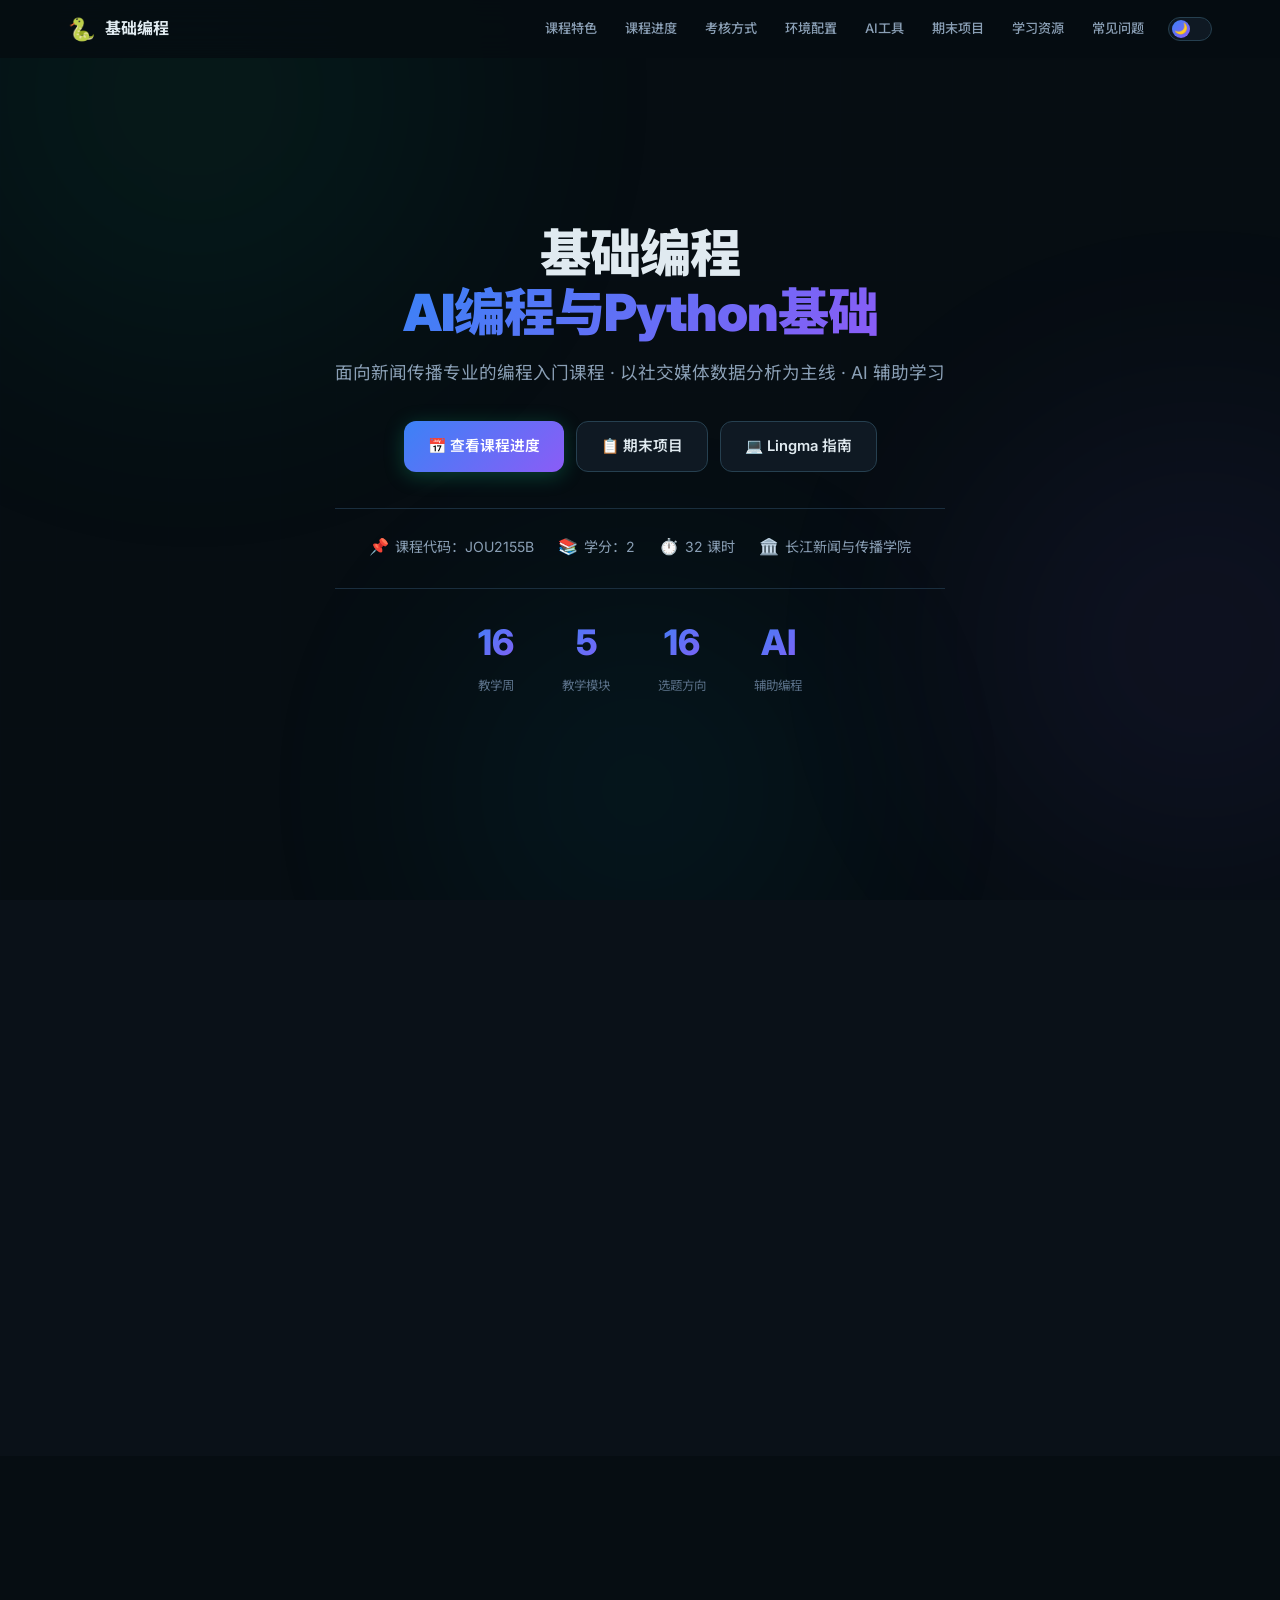
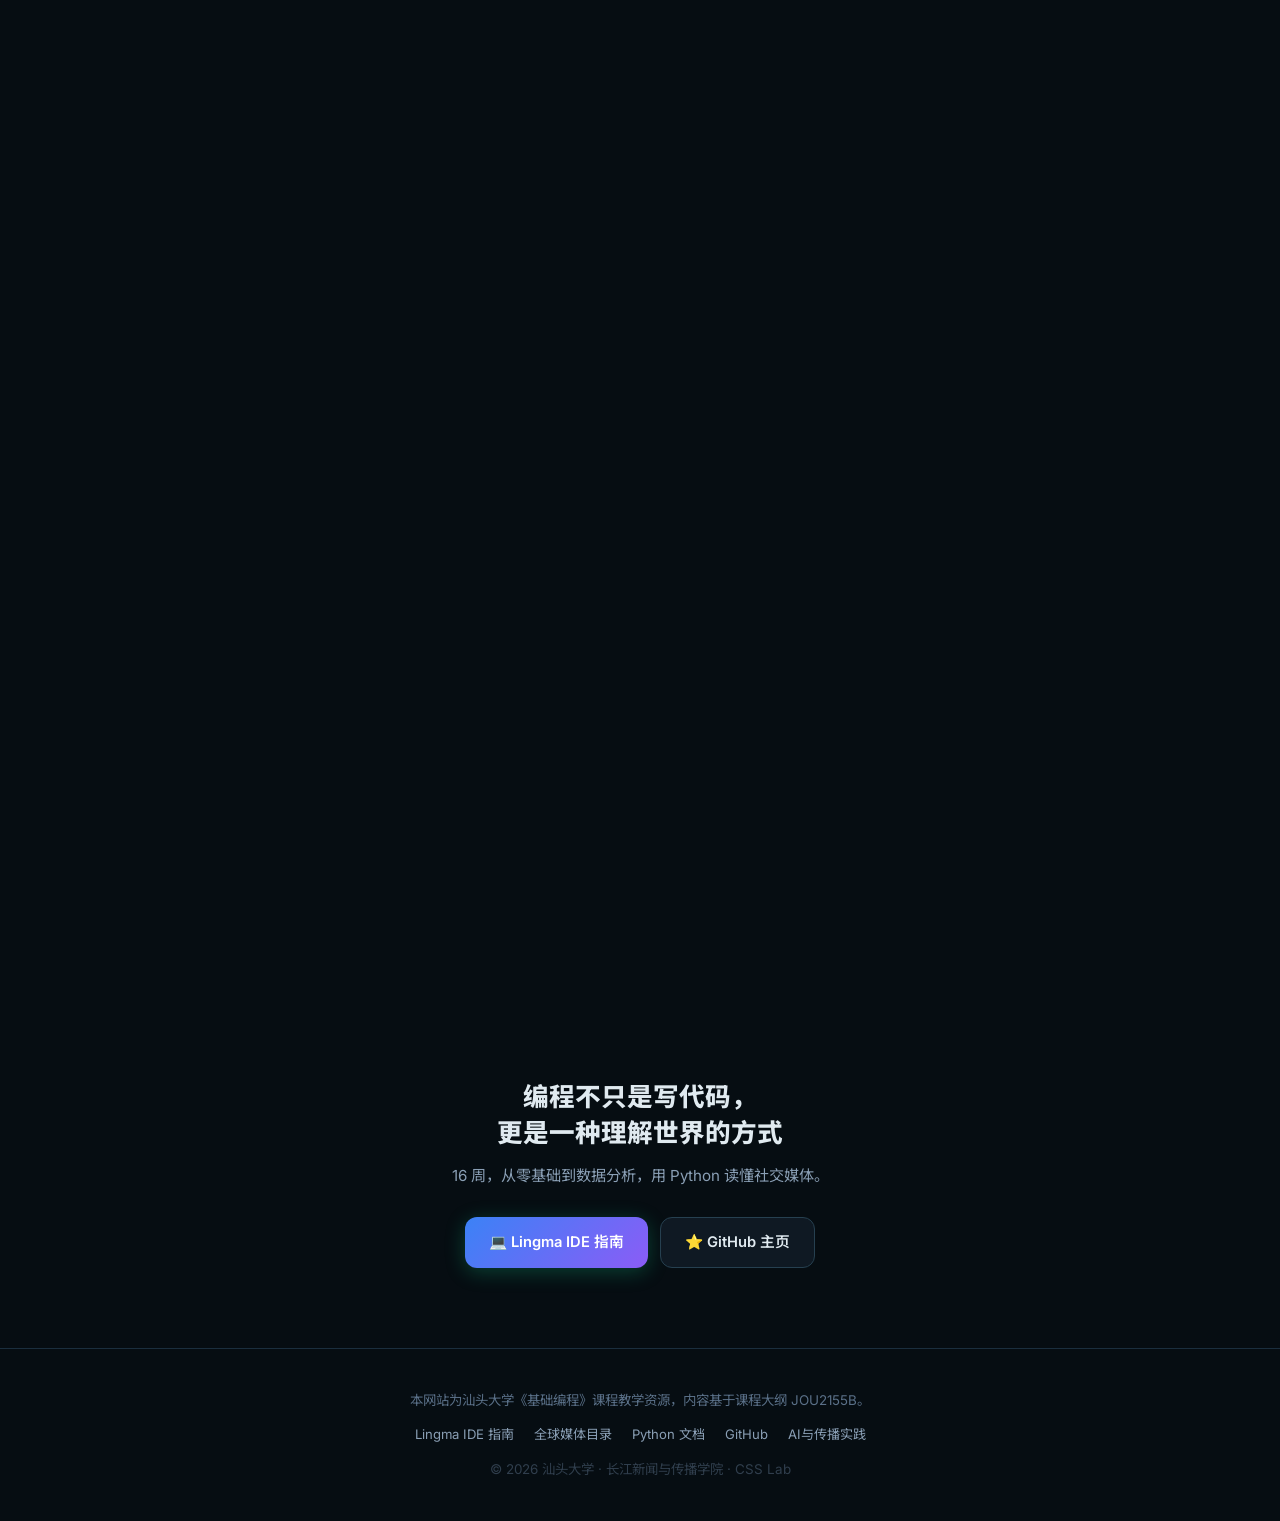
==== commit 2429e6c7: "Add subpage visuals and refresh project charts" ====
--- a/index.html
+++ b/index.html
@@ -89,45 +89,26 @@
 
 <!-- ===== Hero ===== -->
 <header class="hero">
-  <div class="hero-content hero-shell">
-    <div class="hero-copy">
-      <h1>基础编程<br><span class="accent">AI编程与Python基础</span></h1>
-      <p class="subtitle">面向新闻传播专业的编程入门课程 · 以社交媒体数据分析为主线 · AI 辅助学习</p>
-      <div class="hero-actions">
-        <a href="#schedule" class="btn btn-primary">📅 查看课程进度</a>
-        <a href="#project" class="btn btn-outline">📋 期末项目</a>
-        <a href="https://icgma.github.io/Lingma-Intro/" target="_blank" rel="noopener noreferrer" class="btn btn-outline">💻 Lingma 指南</a>
-      </div>
-      <div class="hero-meta">
-        <div class="hero-meta-item"><span class="emoji" aria-hidden="true">📌</span> 课程代码：JOU2155B</div>
-        <div class="hero-meta-item"><span class="emoji" aria-hidden="true">📚</span> 学分：2</div>
-        <div class="hero-meta-item"><span class="emoji" aria-hidden="true">⏱️</span> 32 课时</div>
-        <div class="hero-meta-item"><span class="emoji" aria-hidden="true">🏛️</span> 长江新闻与传播学院</div>
-      </div>
-      <div class="hero-stats">
-        <div><div class="hero-stat-value">16</div><div class="hero-stat-label">教学周</div></div>
-        <div><div class="hero-stat-value">5</div><div class="hero-stat-label">教学模块</div></div>
-        <div><div class="hero-stat-value">16</div><div class="hero-stat-label">选题方向</div></div>
-        <div><div class="hero-stat-value">AI</div><div class="hero-stat-label">辅助编程</div></div>
-      </div>
-    </div>
-
-    <aside class="hero-visual" aria-label="课程真实界面与成果预览">
-      <figure class="hero-shot hero-shot-main">
-        <img src="assets/readme-preview.png" alt="基础编程课程门户首页预览">
-        <figcaption>课程门户首页预览</figcaption>
-      </figure>
-      <div class="hero-shot-grid">
-        <figure class="hero-shot">
-          <img src="assets/real/lingma-settings-panel.png" alt="Lingma IDE 设置面板截图">
-          <figcaption>Lingma IDE 设置界面</figcaption>
-        </figure>
-        <figure class="hero-shot">
-          <img src="assets/projects/analysis-dashboard.png" alt="微博数据分析仪表板截图">
-          <figcaption>微博数据分析仪表板</figcaption>
-        </figure>
-      </div>
-    </aside>
+  <div class="hero-content">
+    <h1>基础编程<br><span class="accent">AI编程与Python基础</span></h1>
+    <p class="subtitle">面向新闻传播专业的编程入门课程 · 以社交媒体数据分析为主线 · AI 辅助学习</p>
+    <div class="hero-actions">
+      <a href="#schedule" class="btn btn-primary">📅 查看课程进度</a>
+      <a href="#project" class="btn btn-outline">📋 期末项目</a>
+      <a href="https://icgma.github.io/Lingma-Intro/" target="_blank" rel="noopener noreferrer" class="btn btn-outline">💻 Lingma 指南</a>
+    </div>
+    <div class="hero-meta">
+      <div class="hero-meta-item"><span class="emoji" aria-hidden="true">📌</span> 课程代码：JOU2155B</div>
+      <div class="hero-meta-item"><span class="emoji" aria-hidden="true">📚</span> 学分：2</div>
+      <div class="hero-meta-item"><span class="emoji" aria-hidden="true">⏱️</span> 32 课时</div>
+      <div class="hero-meta-item"><span class="emoji" aria-hidden="true">🏛️</span> 长江新闻与传播学院</div>
+    </div>
+    <div class="hero-stats">
+      <div><div class="hero-stat-value">16</div><div class="hero-stat-label">教学周</div></div>
+      <div><div class="hero-stat-value">5</div><div class="hero-stat-label">教学模块</div></div>
+      <div><div class="hero-stat-value">16</div><div class="hero-stat-label">选题方向</div></div>
+      <div><div class="hero-stat-value">AI</div><div class="hero-stat-label">辅助编程</div></div>
+    </div>
   </div>
 </header>
 
@@ -165,83 +146,6 @@
   </div>
 </section>
 
-<!-- ===== 课堂现场 ===== -->
-<section id="learning-in-action">
-  <div class="container fade-in">
-    <div class="section-label">🖼️ Learning In Action</div>
-    <h2 class="section-title">课堂现场与真实界面</h2>
-    <div class="section-desc">从安装配置、文档检索到数据分析成果，让学生一眼看到这门课真实会接触到的界面、工具和输出。</div>
-
-    <div class="media-grid" style="margin-top:32px">
-      <article class="media-card media-card-wide">
-        <div class="media-frame">
-          <img src="assets/real/lingma-install-steps.png" alt="Lingma IDE 下载、安装和首次打开步骤图" loading="lazy">
-        </div>
-        <div class="media-body">
-          <h3>安装步骤直接可见</h3>
-          <p>把下载、安装、首次进入 IDE 的流程做成真实界面预览，降低第 2 周环境配置的心理门槛。</p>
-          <span class="media-tag">Week 2 环境配置</span>
-        </div>
-      </article>
-
-      <article class="media-card">
-        <div class="media-frame">
-          <img src="assets/real/lingma-settings-panel.png" alt="Lingma IDE 通用设置界面截图" loading="lazy">
-        </div>
-        <div class="media-body">
-          <h3>AI 工具不是抽象名词</h3>
-          <p>学生能提前看到课程里实际使用的 Lingma IDE 设置界面，知道自己进到哪里、该改什么。</p>
-          <span class="media-tag">Lingma IDE</span>
-        </div>
-      </article>
-
-      <article class="media-card">
-        <div class="media-frame">
-          <img src="assets/real/github-rest-docs.png" alt="GitHub REST API documentation 页面截图" loading="lazy">
-        </div>
-        <div class="media-body">
-          <h3>真实文档检索场景</h3>
-          <p>不是只背概念，而是学会阅读官方文档、定位接口说明、理解 API 约束与版本信息。</p>
-          <span class="media-tag">Week 11-12 API 文档</span>
-        </div>
-      </article>
-
-      <article class="media-card">
-        <div class="media-frame">
-          <img src="assets/real/pandas-docs.png" alt="pandas documentation 页面截图" loading="lazy">
-        </div>
-        <div class="media-body">
-          <h3>数据处理工具会长什么样</h3>
-          <p>让学生知道 <code>pandas</code> 不是一个陌生名词，而是一个可以随时查阅、立即调用的分析工具链。</p>
-          <span class="media-tag">Week 9-10 数据处理</span>
-        </div>
-      </article>
-
-      <article class="media-card media-card-wide">
-        <div class="media-frame">
-          <img src="assets/projects/analysis-dashboard.png" alt="微博数据分析仪表板的项目成果截图" loading="lazy">
-        </div>
-        <div class="media-body">
-          <h3>期末项目能做出什么</h3>
-          <p>用真实微博数据分析结果说明：课程最后不是停在语法层面，而是能产出带图表、指标和解释的分析面板。</p>
-          <span class="media-tag">Final Project Outcome</span>
-        </div>
-      </article>
-
-      <article class="media-card">
-        <div class="media-frame">
-          <img src="assets/real/google-robots-intro.png" alt="Google Search Central robots.txt 文档截图" loading="lazy">
-        </div>
-        <div class="media-body">
-          <h3>合规采集有依据</h3>
-          <p>把 robots.txt 和抓取规范的真实文档页面放进来，比只写“要合规”更容易建立规则意识。</p>
-          <span class="media-tag">Week 11-12 合规爬取</span>
-        </div>
-      </article>
-    </div>
-  </div>
-</section>
-
 <!-- ===== 课程进度 ===== -->
 <section id="schedule">
   <div class="container fade-in">
@@ -811,47 +715,6 @@
     <div class="alert alert-success" style="margin-bottom:28px">
       <span class="alert-icon" aria-hidden="true">⚖️</span>
       <div><strong>数据采集合规提醒</strong>：所有数据采集必须遵守《网络安全法》《个人信息保护法》，仅采集公开数据，控制频率，遵守 robots.txt 协议，不存储敏感个人信息。</div>
-    </div>
-
-    <h3 style="color:var(--text);margin:28px 0 14px;font-size:1.1rem">📸 示例成果预览</h3>
-    <div class="section-desc" style="max-width:none;margin-bottom:20px">以下图片来自现有微博新闻分析案例，可直接告诉学生这门课最后能做出什么。</div>
-    <div class="media-grid media-grid-projects">
-      <article class="media-card">
-        <div class="media-frame">
-          <img src="assets/projects/analysis-dashboard.png" alt="微博分析仪表板总览截图" loading="lazy">
-        </div>
-        <div class="media-body">
-          <h3>分析仪表板总览</h3>
-          <p>把点赞、评论、来源、发布时间等指标整合在同一页面，适合作为项目汇报首页。</p>
-        </div>
-      </article>
-      <article class="media-card">
-        <div class="media-frame">
-          <img src="assets/projects/time-series-analysis.png" alt="微博发布时间与互动趋势图截图" loading="lazy">
-        </div>
-        <div class="media-body">
-          <h3>时间趋势分析</h3>
-          <p>展示发布密度、发帖时段和互动峰值变化，帮助学生理解时间这一传播维度。</p>
-        </div>
-      </article>
-      <article class="media-card">
-        <div class="media-frame">
-          <img src="assets/projects/top-posts-ranking.png" alt="热门微博互动数排行图截图" loading="lazy">
-        </div>
-        <div class="media-body">
-          <h3>热门内容排行</h3>
-          <p>适合讲清楚如何从原始数据里筛出高互动样本，再回到内容层做文本分析。</p>
-        </div>
-      </article>
-      <article class="media-card">
-        <div class="media-frame">
-          <img src="assets/projects/engagement-distribution.png" alt="微博互动量分布图截图" loading="lazy">
-        </div>
-        <div class="media-body">
-          <h3>互动分布分析</h3>
-          <p>用可视化把长尾分布和异常值变得直观，方便学生把统计现象写进项目报告。</p>
-        </div>
-      </article>
     </div>
 
     <!-- Project Grading -->
@@ -939,37 +802,6 @@
       </a>
     </div>
 
-    <h3 style="color:var(--text);margin:32px 0 14px;font-size:1.05rem">🔎 文档界面预览</h3>
-    <div class="media-grid media-grid-docs">
-      <article class="media-card">
-        <div class="media-frame">
-          <img src="assets/real/pandas-docs.png" alt="pandas 官方文档页面预览" loading="lazy">
-        </div>
-        <div class="media-body">
-          <h3>pandas 官方文档</h3>
-          <p>第 9-10 周做数据清洗和表格分析时，学生会频繁回到这里查函数和示例。</p>
-        </div>
-      </article>
-      <article class="media-card">
-        <div class="media-frame">
-          <img src="assets/real/github-rest-docs.png" alt="GitHub REST API 文档页面预览" loading="lazy">
-        </div>
-        <div class="media-body">
-          <h3>GitHub REST API</h3>
-          <p>帮助学生理解官方接口文档怎么读，也是后续自动化和抓取规范训练的入口。</p>
-        </div>
-      </article>
-      <article class="media-card">
-        <div class="media-frame">
-          <img src="assets/real/google-robots-intro.png" alt="Google robots.txt 文档页面预览" loading="lazy">
-        </div>
-        <div class="media-body">
-          <h3>robots.txt 规则说明</h3>
-          <p>把合规采集的依据直接展示出来，能把不能乱爬从一句提醒变成真实规则。</p>
-        </div>
-      </article>
-    </div>
-
     <h3 style="color:var(--text);margin:32px 0 14px;font-size:1.05rem">📘 推荐教材</h3>
     <div class="info-grid" style="grid-template-columns:repeat(auto-fill,minmax(320px,1fr))">
       <article class="info-card">
--- a/index.css
+++ b/index.css
@@ -236,9 +236,9 @@
   min-height: 100vh;
   display: flex; align-items: center; justify-content: center;
   padding: 80px 32px 60px;
-  text-align: left;
-}
-.hero-content { width: min(1200px, 100%); margin: 0 auto; }
+  text-align: center;
+}
+.hero-content { max-width: 860px; margin: 0 auto; }
 .hero-shell {
   display: grid;
   grid-template-columns: minmax(0, 1.05fr) minmax(320px, .95fr);
@@ -273,11 +273,11 @@
   line-height: 1.8;
   margin-bottom: 32px;
   max-width: 620px;
-  margin-left: 0; margin-right: 0;
+  margin-left: auto; margin-right: auto;
 }
 .hero-actions {
   display: flex; gap: 12px;
-  flex-wrap: wrap; justify-content: flex-start;
+  flex-wrap: wrap; justify-content: center;
   margin-bottom: 36px;
 }
 .btn {
@@ -310,7 +310,7 @@
 }
 .hero-meta {
   display: flex; gap: 24px;
-  justify-content: flex-start; flex-wrap: wrap;
+  justify-content: center; flex-wrap: wrap;
   padding-top: 24px;
   border-top: 1px solid var(--border);
 }
@@ -321,7 +321,7 @@
 .hero-meta-item .emoji { font-size: 1rem; }
 .hero-stats {
   display: flex; gap: 48px;
-  justify-content: flex-start; flex-wrap: wrap;
+  justify-content: center; flex-wrap: wrap;
   margin-top: 28px;
   padding-top: 24px;
   border-top: 1px solid var(--border);
@@ -467,12 +467,16 @@
 .media-frame {
   background: var(--bg4);
   border-bottom: 1px solid var(--border);
+  display: flex;
+  align-items: center;
+  justify-content: center;
 }
 .media-frame img {
   width: 100%;
   aspect-ratio: 16 / 10;
-  object-fit: cover;
-  object-position: top center;
+  object-fit: contain;
+  object-position: center;
+  background: #fff;
 }
 .media-grid-projects .media-frame img { aspect-ratio: 16 / 11; }
 .media-body { padding: 18px 18px 20px; }
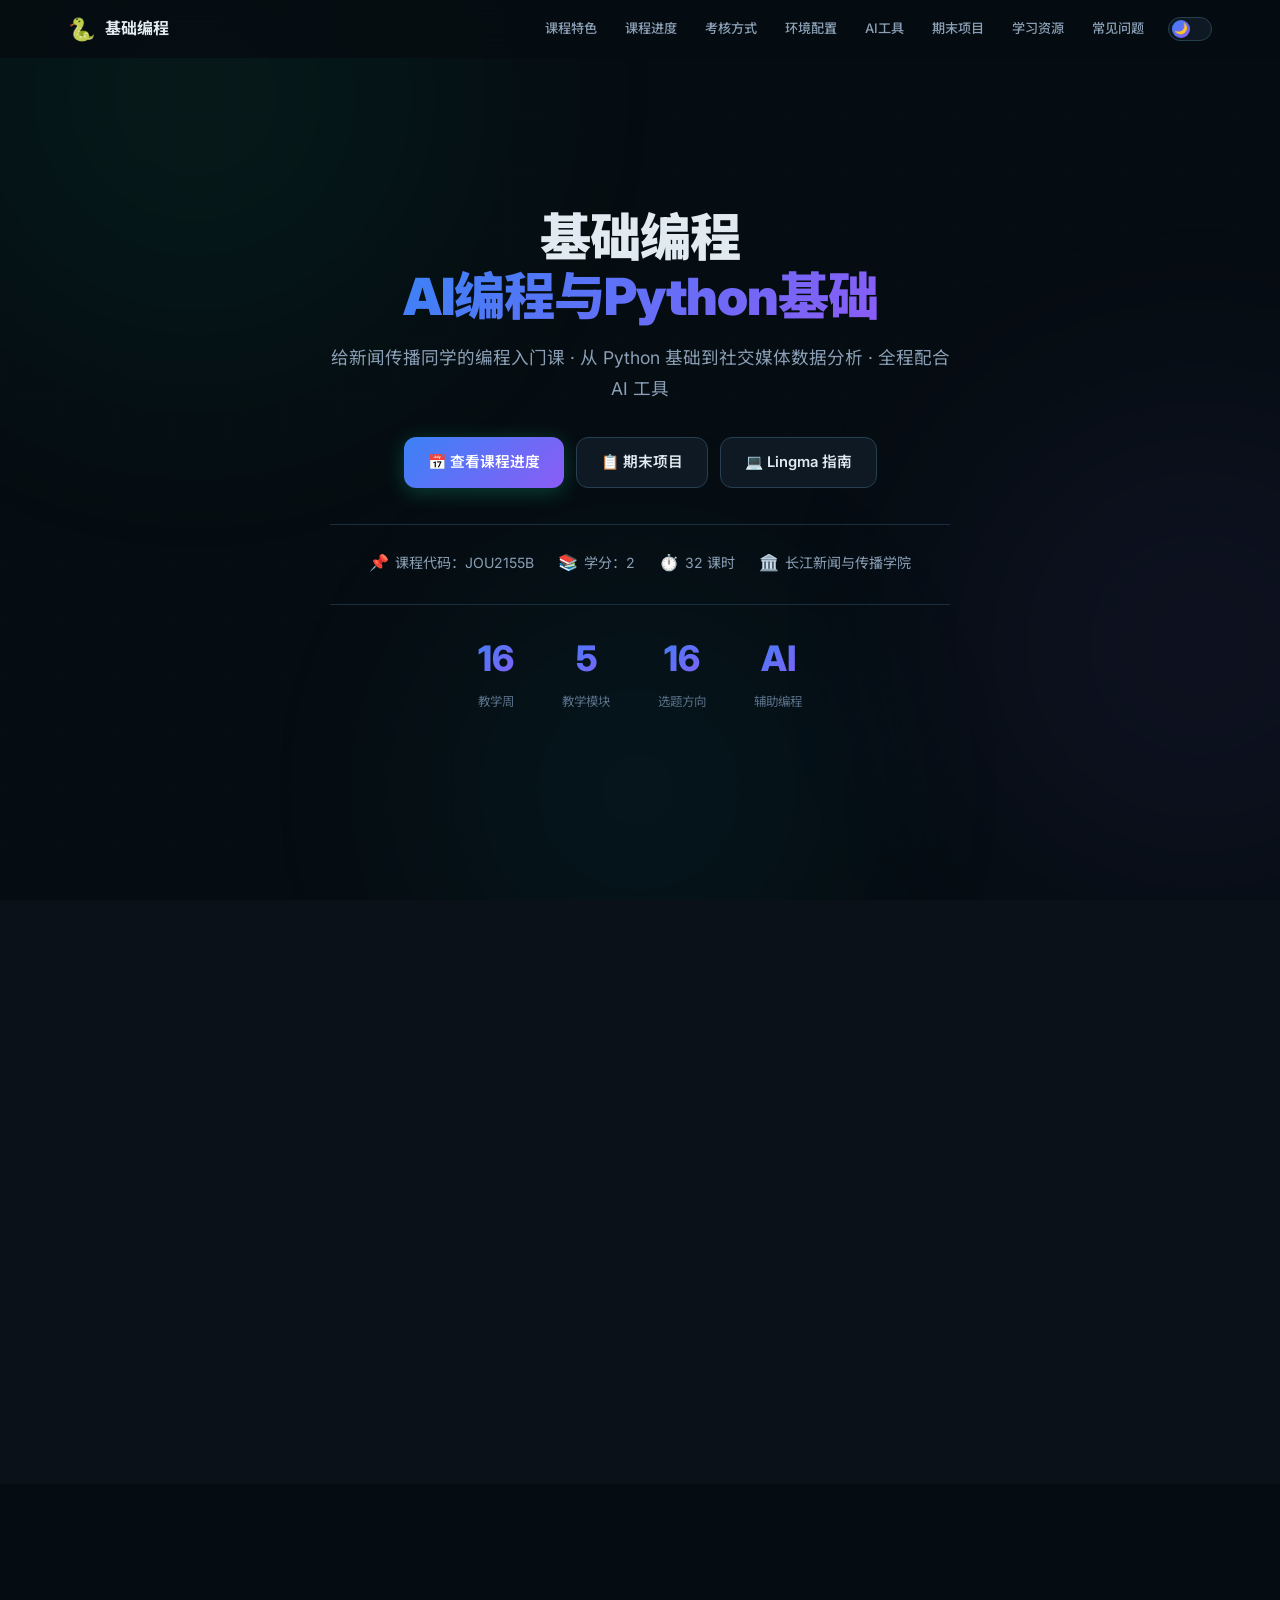
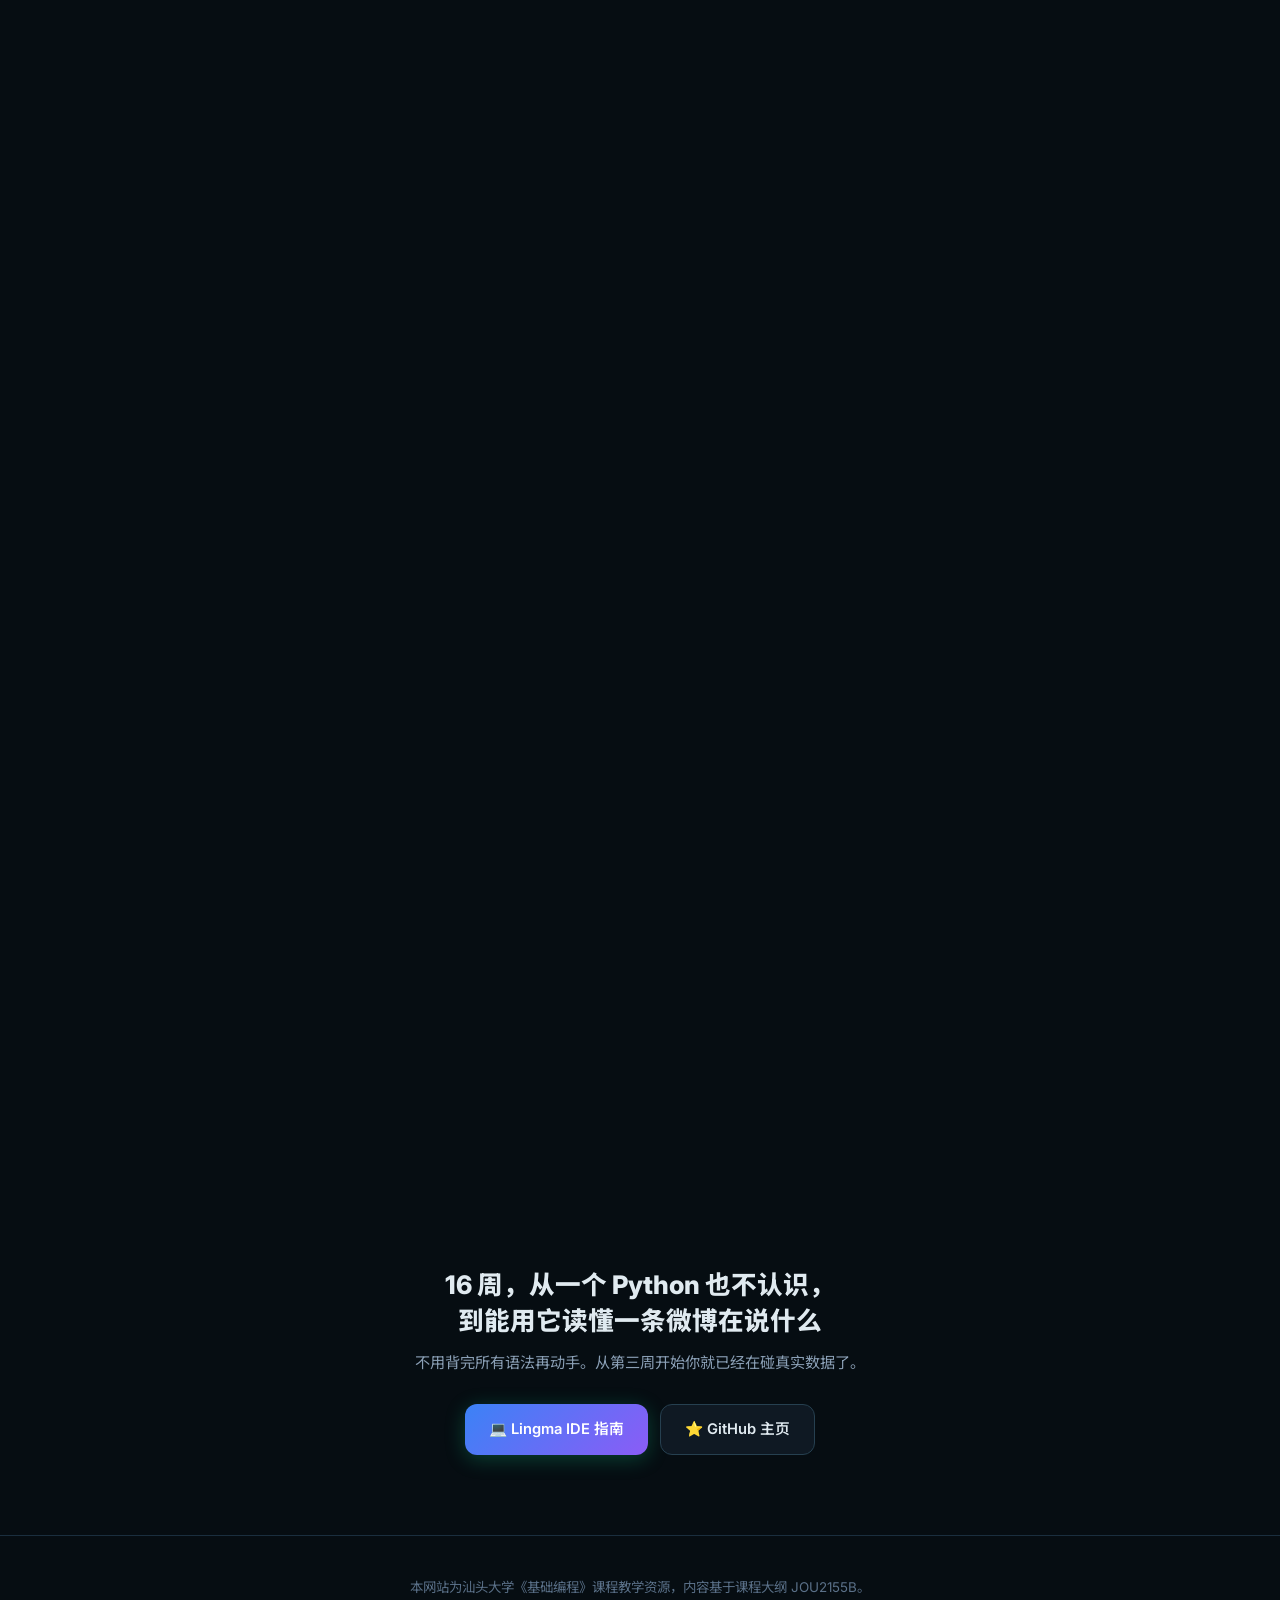
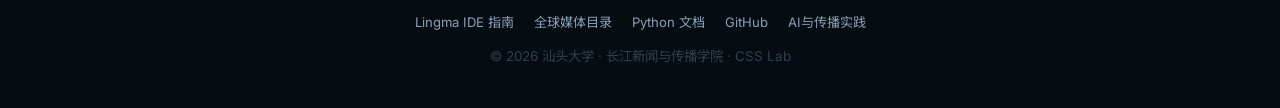
==== commit 8f63fc34: "feat: add multilayer course graphs and de-AI student-facing copy - New multilayer-graph.html: EChart" ====
--- a/index.html
+++ b/index.html
@@ -91,7 +91,7 @@
 <header class="hero">
   <div class="hero-content">
     <h1>基础编程<br><span class="accent">AI编程与Python基础</span></h1>
-    <p class="subtitle">面向新闻传播专业的编程入门课程 · 以社交媒体数据分析为主线 · AI 辅助学习</p>
+    <p class="subtitle">给新闻传播同学的编程入门课 · 从 Python 基础到社交媒体数据分析 · 全程配合 AI 工具</p>
     <div class="hero-actions">
       <a href="#schedule" class="btn btn-primary">📅 查看课程进度</a>
       <a href="#project" class="btn btn-outline">📋 期末项目</a>
@@ -120,27 +120,27 @@
   <div class="container fade-in">
     <div class="section-label">🌟 Course Features</div>
     <h2 class="section-title">课程特色</h2>
-    <div class="section-desc">本课程采用 ASK 教学法，深度融合 AI 辅助编程工具，以项目驱动学习。</div>
+    <div class="section-desc">这门课不堆语法点。每周学一点 Python，然后用它去采集、分析真实社交媒体数据，期末做出一个属于自己的数据新闻小项目。AI 工具全程陪着用，但不是替你写作业。</div>
     <div class="feature-grid">
       <article class="feature-card">
         <span class="feat-icon" aria-hidden="true">🤝</span>
-        <h4>AI-Collab 理念</h4>
-        <p>AI 是学习伙伴，不是替代品——先思考、再求助、后重写</p>
+        <h4>AI 是搭档，不是替身</h4>
+        <p>先自己想，卡住了再问 AI，最后用自己的话重写一遍</p>
       </article>
       <article class="feature-card">
         <span class="feat-icon" aria-hidden="true">📰</span>
-        <h4>新闻传播导向</h4>
-        <p>以社交媒体数据分析为主线，学以致用</p>
+        <h4>每一步都对着真数据</h4>
+        <p>微博、公众号、新闻标题，练的每个语法都落在真实数据上</p>
       </article>
       <article class="feature-card">
         <span class="feat-icon" aria-hidden="true">🚀</span>
-        <h4>项目驱动学习</h4>
-        <p>通过真实项目培养解决问题能力</p>
+        <h4>边学边做项目</h4>
+        <p>不等到学期末才动手，第三周就开始攒数据，期末拼成完整项目</p>
       </article>
       <article class="feature-card">
         <span class="feat-icon" aria-hidden="true">📈</span>
-        <h4>渐进式难度</h4>
-        <p>从基础语法到数据分析平滑过渡</p>
+        <h4>难度慢慢上来</h4>
+        <p>从打印一句话开始，到爬几千条数据做词云，中间不留断崖</p>
       </article>
     </div>
   </div>
@@ -151,7 +151,7 @@
   <div class="container fade-in">
     <div class="section-label">📅 Course Schedule</div>
     <h2 class="section-title">16 周 <span class="gradient">课程进度</span></h2>
-    <div class="section-desc">点击任意一周查看详细内容、教学目标和作业要求。高亮项为当前周次。</div>
+    <div class="section-desc">点开任意一周，能看到那周学什么、做什么作业。</div>
 
     <!-- Module Phase Indicator -->
     <div class="module-phases" role="list" aria-label="教学模块">
@@ -550,7 +550,7 @@
   <div class="container fade-in">
     <div class="section-label">📊 Assessment</div>
     <h2 class="section-title">考核方式</h2>
-    <div class="section-desc">形成性评估 50% + 总结性评估 50%</div>
+    <div class="section-desc">平时分和期末各占一半，重视过程，不是期末一锤子买卖</div>
 
     <div class="grading-grid">
       <article class="grading-card">
@@ -566,7 +566,7 @@
       <article class="grading-card">
         <div class="grading-pct" style="color:var(--blue)" aria-label="20分">20%</div>
         <div class="grading-name">日常作业</div>
-        <div class="grading-desc">根据学习目标布置代码作业</div>
+        <div class="grading-desc">每周代码作业，练完当周内容</div>
       </article>
       <article class="grading-card" style="border-color:var(--emerald)">
         <div class="grading-pct" style="background:var(--grad-hero);-webkit-background-clip:text;-webkit-text-fill-color:transparent" aria-label="50分">50%</div>
@@ -616,28 +616,28 @@
   <div class="container fade-in">
     <div class="section-label">🤖 AI Coding Guide</div>
     <h2 class="section-title">AI 编程工具指南</h2>
-    <div class="section-desc">本课程鼓励使用 AI 工具辅助学习，但需遵守学术诚信守则。</div>
+    <div class="section-desc">这门课鼓励你用 AI 工具学编程，但有几条底线要守住。</div>
 
     <div class="info-grid" style="margin-top:28px">
       <article class="info-card">
         <span class="icon" aria-hidden="true">✨</span>
         <h3>怎么用 AI 学编程？</h3>
-        <p>把 AI 当作"24 小时在线的编程助教"——用来提问、理解概念、调试错误。但不要让它直接替你写作业。</p>
+        <p>把 AI 当成一个 24 小时在线的助教，用它提问、查概念、改报错。但作业别让它直接替你写，那样你学不到东西。</p>
       </article>
       <article class="info-card">
         <span class="icon" aria-hidden="true">💡</span>
-        <h3>推荐使用方式</h3>
-        <p>先自己尝试 → 卡住了问 AI → 理解 AI 的解释 → 用自己的话重写代码。这个循环是最有效的学习方法。</p>
+        <h3>推荐的用法</h3>
+        <p>先自己试，卡住了再问 AI，看懂它的解释，然后关掉它自己重写一遍。这四步走完，才算真学会。</p>
       </article>
       <article class="info-card">
         <span class="icon" aria-hidden="true">⚖️</span>
-        <h3>学术诚信守则</h3>
-        <p>作业中使用 AI 辅助是允许的，但你必须能<strong>解释每一行代码的作用</strong>。课堂抽查时无法解释 = 抄袭处理。</p>
+        <h3>怎么算作弊</h3>
+        <p>用 AI 写作业本身不违规，但课堂抽查时你得能讲清每一行代码在干嘛。讲不出来，按抄袭处理。</p>
       </article>
       <article class="info-card">
         <span class="icon" aria-hidden="true">📝</span>
-        <h3>AI 使用记录</h3>
-        <p>每次作业请在代码注释中标注：哪些部分使用了 AI 辅助、使用了什么提示词。这是考核的加分项。</p>
+        <h3>记得标注</h3>
+        <p>交作业时在注释里写清楚：哪几处用了 AI、问的什么。老实标注是加分项，不是减分项。</p>
       </article>
     </div>
 
@@ -653,11 +653,11 @@
   <div class="container fade-in">
     <div class="section-label">📋 Final Project</div>
     <h2 class="section-title">期末项目</h2>
-    <div class="section-desc">社交媒体文本数据采集与分析 · 占总成绩 50% · 3-4 人小组</div>
+    <div class="section-desc">这门课的期末作业。3 到 4 人一组，占期末成绩的一半。</div>
 
     <div class="alert alert-warning" style="margin-top:28px">
       <span class="alert-icon" aria-hidden="true">⚠️</span>
-      <div><strong>项目核心要求</strong>：选择一个社交媒体平台，围绕一个主题采集 ≥200 条数据，完成清洗、分词、词频统计、可视化，撰写分析报告。</div>
+      <div>选一个社交媒体平台，围绕一个主题采集至少 200 条数据，把数据洗干净、切词、统计词频、画图，最后写成一份分析报告。这就是期末要做的事。</div>
     </div>
 
     <!-- Topic Categories -->
@@ -766,7 +766,7 @@
   <div class="container fade-in">
     <div class="section-label">📚 Resources</div>
     <h2 class="section-title">学习资源</h2>
-    <div class="section-desc">精选教材、在线课程和工具链接。</div>
+    <div class="section-desc">课本、在线课、工具链接，挑了几个真的好用的放这。</div>
     <div class="resource-grid" style="margin-top:28px">
       <a href="https://docs.python.org/zh-cn/3/" target="_blank" rel="noopener noreferrer" class="resource-card">
         <div class="res-icon" aria-hidden="true">🐍</div>
@@ -800,17 +800,29 @@
         <div class="res-icon" aria-hidden="true">💻</div>
         <div><h4>代码实战片段库</h4><p>12 个可一键复制的实战代码模板</p></div>
       </a>
+      <a href="python-automation-libs.html" class="resource-card">
+        <div class="res-icon" aria-hidden="true">🤖</div>
+        <div><h4>9个Python自动化库</h4><p>填表 · 截图 · 定时任务 · 邮件 · 数据采集</p></div>
+      </a>
+      <a href="network-protocols.html" class="resource-card">
+        <div class="res-icon" aria-hidden="true">🌐</div>
+        <div><h4>网络协议基础</h4><p>HTTP/HTTPS · TCP/IP · 请求与响应</p></div>
+      </a>
+      <a href="python-essential-libs.html" class="resource-card">
+        <div class="res-icon" aria-hidden="true">📦</div>
+        <div><h4>Python常用实用库</h4><p>pandas · matplotlib · requests · jieba</p></div>
+      </a>
     </div>
 
     <h3 style="color:var(--text);margin:32px 0 14px;font-size:1.05rem">📘 推荐教材</h3>
     <div class="info-grid" style="grid-template-columns:repeat(auto-fill,minmax(320px,1fr))">
       <article class="info-card">
         <h3>《Python编程：从入门到实践》第二版</h3>
-        <p>人民邮电出版社 · 最适合零基础入门的 Python 教材。</p>
+        <p>人民邮电出版社，没写过代码的同学从这本开始比较友好。</p>
       </article>
       <article class="info-card">
         <h3>《像计算机科学家一样思考 Python》</h3>
-        <p>人民邮电出版社 · 培养编程思维的经典教材。</p>
+        <p>人民邮电出版社，讲怎么用程序员的思路想问题，不只教语法。</p>
       </article>
     </div>
 
@@ -818,30 +830,30 @@
     <div class="info-grid" style="grid-template-columns:repeat(auto-fill,minmax(320px,1fr))">
       <article class="info-card">
         <h3>《First Python Notebook》</h3>
-        <p>洛杉矶时报团队 · 专为新闻业设计的“截稿日” Pandas 实战分析开源教程。</p>
+        <p>洛杉矶时报团队写的，拿真实新闻数据讲 Pandas，能看到美国媒体记者怎么用数据分析跑稿子。</p>
         <a class="card-link" href="https://www.firstpythonnotebook.org/" target="_blank" rel="noopener noreferrer">在线阅读教程 →</a>
       </article>
       <article class="info-card">
         <h3>《Computational Analysis of Communication》</h3>
-        <p>开源全英文教材 · 计算传播学领域顶尖入门书，含 NLP 与社交网络分析 Python 源码。</p>
+        <p>计算传播学的英文入门书，里有 NLP 和社交网络分析的代码。英语还行的话值得翻一翻。</p>
         <a class="card-link" href="https://cssbook.net/" target="_blank" rel="noopener noreferrer">访问 cssbook.net →</a>
       </article>
       <article class="info-card">
         <h3>《Python数据科学手册》</h3>
-        <p>经典必备 · 深入解析 Numpy, Pandas 与数据可视化，适合期末挑战高难度数据。</p>
+        <p>想往数据方向深入的同学可以看，Numpy、Pandas、可视化都讲得比较透。</p>
       </article>
       <article class="info-card">
         <h3>廖雪峰的 Python 教程</h3>
-        <p>中文在线通俗教程 · 零基础同学极好的课后“外挂”补习资料。</p>
+        <p>中文在线教程，讲得通俗，课后查漏补缺很好用。</p>
         <a class="card-link" href="https://www.liaoxuefeng.com/" target="_blank" rel="noopener noreferrer">查看在线教程 →</a>
       </article>
       <article class="info-card">
         <h3>《计算传播学导论》</h3>
-        <p>王成军 等编著 · 国内计算传播学领域的奠基之作，系统梳理了网络科学与计算方法在传播学中的应用，非常适合作为理论拔高的案头书。</p>
+        <p>王成军等编著，国内计算传播学的入门书，把网络分析和计算方法在传播学里怎么用讲得比较系统。</p>
       </article>
       <article class="info-card">
         <h3>《数据新闻实战：数据获取、分析与新闻报道》</h3>
-        <p>国内数据新闻实务经典，包含大量本土媒体（如澎湃、财新）的业务案例解析，是对外文教程的绝佳本土化补充。</p>
+        <p>国内数据新闻的实务书，里有澎湃、财新这些本土媒体的案例，外文书看不懂的可以对着这本看。</p>
       </article>
     </div>
   </div>
@@ -852,26 +864,32 @@
   <div class="container fade-in">
     <div class="section-label">🪐 Specialized Sub-Modules</div>
     <h2 class="section-title">专业深度子模块</h2>
-    <div class="section-desc">为新闻传播专业量身定制的高阶思维范式与即插即用的实战库。</div>
-    
+    <div class="section-desc">学到一定程度之后，可以看看下面这几个进阶资料，帮你把课堂内容接到真实的媒体工作场景上。</div>
+
     <div class="info-grid" style="margin-top:28px">
       <article class="info-card">
         <span class="icon" aria-hidden="true">🌌</span>
-        <h3>编程与传媒：概念映射图谱</h3>
-        <p>打通底层代码与高阶新闻业务场景的逻辑桥梁，动态可视化实体交互。</p>
-        <a class="card-link" href="knowledge-graph.html">进入图谱解析 →</a>
+        <h3>编程与传媒：概念图谱</h3>
+        <p>把课本里的 Python 概念和真实的媒体任务连起来，点开能看见它们怎么互相搭上。</p>
+        <a class="card-link" href="knowledge-graph.html">看图谱 →</a>
       </article>
       <article class="info-card">
         <span class="icon" aria-hidden="true">💻</span>
-        <h3>学术与新闻：代码片段库</h3>
-        <p>防 403 爬虫、文本预处理（Regex）、清洗去噪等“即插即用”代码模板。</p>
-        <a class="card-link" href="snippet-gallery.html">查阅实战代码 →</a>
+        <h3>实战代码片段库</h3>
+        <p>爬虫防封、文本清洗、去停用词，都是可以直接复制去用的现成代码。</p>
+        <a class="card-link" href="snippet-gallery.html">看代码 →</a>
       </article>
       <article class="info-card">
         <span class="icon" aria-hidden="true">🛡️</span>
-        <h3>AI防伪与学术鲁棒性指南</h3>
-        <p>掌握结构化 CoT Prompt (提示词)，在代码生成中防范 AI 幻觉与脆弱性陷阱。</p>
-        <a class="card-link" href="prompt-engineering.html">学习防伪法则 →</a>
+        <h3>怎么不被 AI 忽悠</h3>
+        <p>用提示词让 AI 少出错、少瞎编。写代码查资料的时候用得上。</p>
+        <a class="card-link" href="prompt-engineering.html">看怎么写提示词 →</a>
+      </article>
+      <article class="info-card">
+        <span class="icon" aria-hidden="true">🤖</span>
+        <h3>9 个好用的 Python 自动化库</h3>
+        <p>填表、截图、定时任务、发邮件、抓数据，这些常见麻烦事都有现成库能省事。</p>
+        <a class="card-link" href="python-automation-libs.html">看是哪 9 个 →</a>
       </article>
     </div>
   </div>
@@ -887,11 +905,11 @@
     <div style="margin-top:28px" role="list">
       <div class="faq-item" role="listitem">
         <button class="faq-q" aria-expanded="false">我完全没有编程基础，能跟上这门课吗？<span class="chevron" aria-hidden="true">▼</span></button>
-        <div class="faq-a">完全可以！本课程就是为零基础同学设计的。我们使用 AI 辅助编程工具降低入门门槛——你可以用中文描述想做什么，AI 帮你写代码。但你需要认真上课、按时完成作业。</div>
+        <div class="faq-a">能。这门课本来就是给没写过代码的同学开的。你会用 AI 工具帮自己上手——用大白话描述想做什么，它帮你生成代码。但上课得来、作业得自己交。</div>
       </div>
       <div class="faq-item" role="listitem">
         <button class="faq-q" aria-expanded="false">作业可以用 AI 工具吗？<span class="chevron" aria-hidden="true">▼</span></button>
-        <div class="faq-a">可以，但你必须能解释代码的每一行。建议的流程是：先自己尝试 → 卡住了问 AI → 理解后用自己的话重写。课堂会随机抽查代码理解度。</div>
+        <div class="faq-a">可以，但你得能讲清每行代码在干嘛。好用的办法是：先自己写，写不下去再问 AI，看懂之后关掉它重新写一遍。课上有抽查。</div>
       </div>
       <div class="faq-item" role="listitem">
         <button class="faq-q" aria-expanded="false">Python 环境安装失败怎么办？<span class="chevron" aria-hidden="true">▼</span></button>
@@ -903,15 +921,15 @@
       </div>
       <div class="faq-item" role="listitem">
         <button class="faq-q" aria-expanded="false">自选题目需要什么条件？<span class="chevron" aria-hidden="true">▼</span></button>
-        <div class="faq-a">需满足：① 与新闻传播专业相关；② 数据可合法获取；③ 有明确的研究问题。请在第 10 周前提交选题申请并获得老师批准。</div>
+        <div class="faq-a">得满足三个条件：和新闻传播相关、数据能合法拿到、有一个明确的研究问题。第 10 周前把选题报给老师，同意了就行。</div>
       </div>
       <div class="faq-item" role="listitem">
         <button class="faq-q" aria-expanded="false">课程使用 Lingma 还是 Trae？<span class="chevron" aria-hidden="true">▼</span></button>
-        <div class="faq-a">本课程使用 <strong>Lingma IDE</strong>（通义灵码），它是阿里云出品的 AI 编程 IDE，目前限时免费。Trae 也可以用，但课程演示和指南以 Lingma 为准。</div>
+        <div class="faq-a">课上用 <strong>Lingma IDE</strong>（通义灵码），阿里出的，免费。Trae 也能用，但课堂演示和指南都按 Lingma 来。</div>
       </div>
       <div class="faq-item" role="listitem">
         <button class="faq-q" aria-expanded="false">爬虫采集数据违法吗？<span class="chevron" aria-hidden="true">▼</span></button>
-        <div class="faq-a">合规爬取公开数据用于学术研究是允许的。但必须遵守：① 控制采集频率；② 遵守 robots.txt 协议；③ 不采集个人隐私数据；④ 仅用于课程学习。详细合规要求见第 11-12 周课程内容。</div>
+        <div class="faq-a">抓公开数据用于课堂作业和研究没问题，但要守几条线：控制抓取频率别把人家服务器搞崩；遵守 robots.txt；不要碰个人隐私；数据只用在这门课上。具体要求第 11、12 周会讲。</div>
       </div>
     </div>
   </div>
@@ -920,8 +938,8 @@
 <!-- ===== CTA ===== -->
 <section class="cta-section">
   <div class="container">
-    <div class="cta-title">编程不只是写代码，<br>更是一种理解世界的方式</div>
-    <p class="cta-desc">16 周，从零基础到数据分析，用 Python 读懂社交媒体。</p>
+    <div class="cta-title">16 周，从一个 Python 也不认识，<br>到能用它读懂一条微博在说什么</div>
+    <p class="cta-desc">不用背完所有语法再动手。从第三周开始你就已经在碰真实数据了。</p>
     <div style="display:flex;gap:12px;justify-content:center;flex-wrap:wrap">
       <a href="https://icgma.github.io/Lingma-Intro/" target="_blank" rel="noopener noreferrer" class="btn btn-primary">💻 Lingma IDE 指南</a>
       <a href="https://github.com/icgma" target="_blank" rel="noopener noreferrer" class="btn btn-outline">⭐ GitHub 主页</a>
@@ -950,5 +968,9 @@
 <!-- External JavaScript (deferred for performance) -->
 <script src="main.js" defer></script>
 
+
+<!-- 51.la Analytics -->
+<script charset="UTF-8" id="LA_COLLECT" src="//sdk.51.la/js-sdk-pro.min.js"></script>
+<script>LA.init({id:"3PvxZ0x46g8M8f5V",ck:"3PvxZ0x46g8M8f5V",autoTrack:true,hashMode:true})</script>
 </body>
 </html>
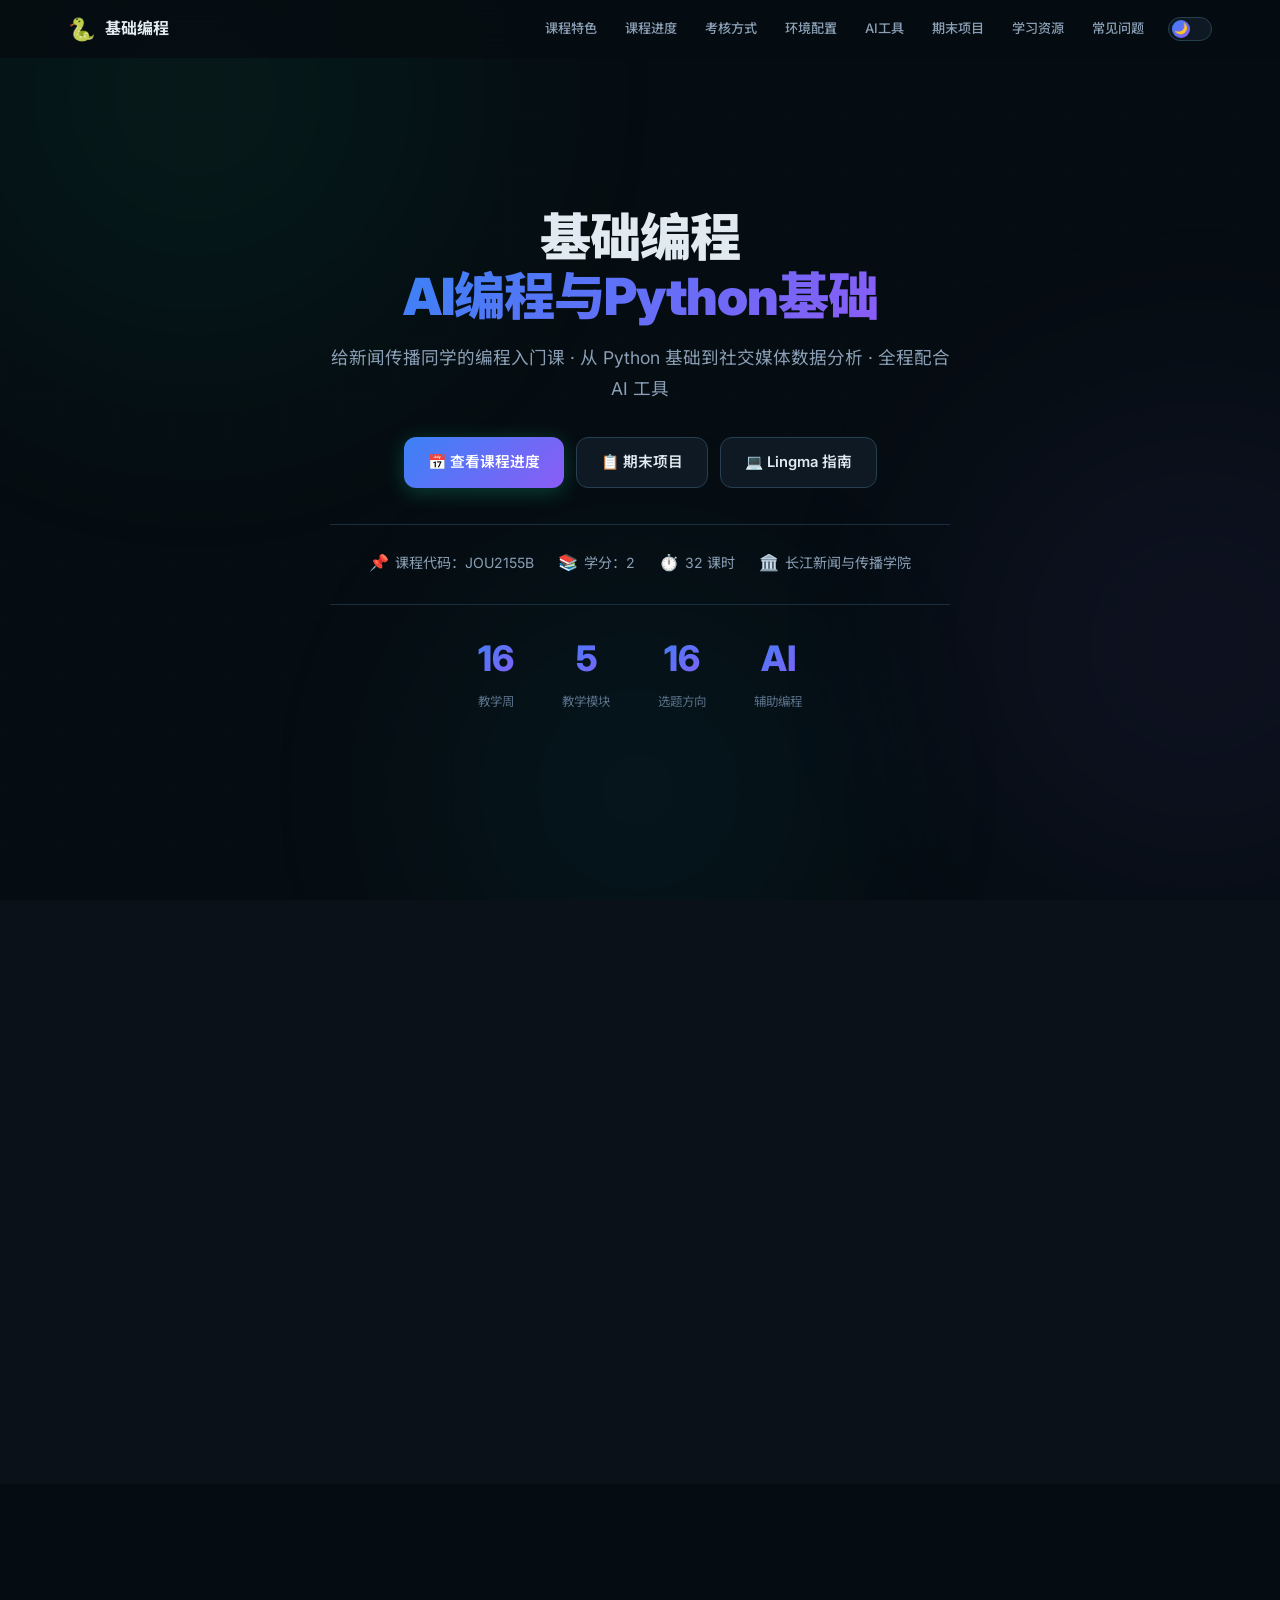
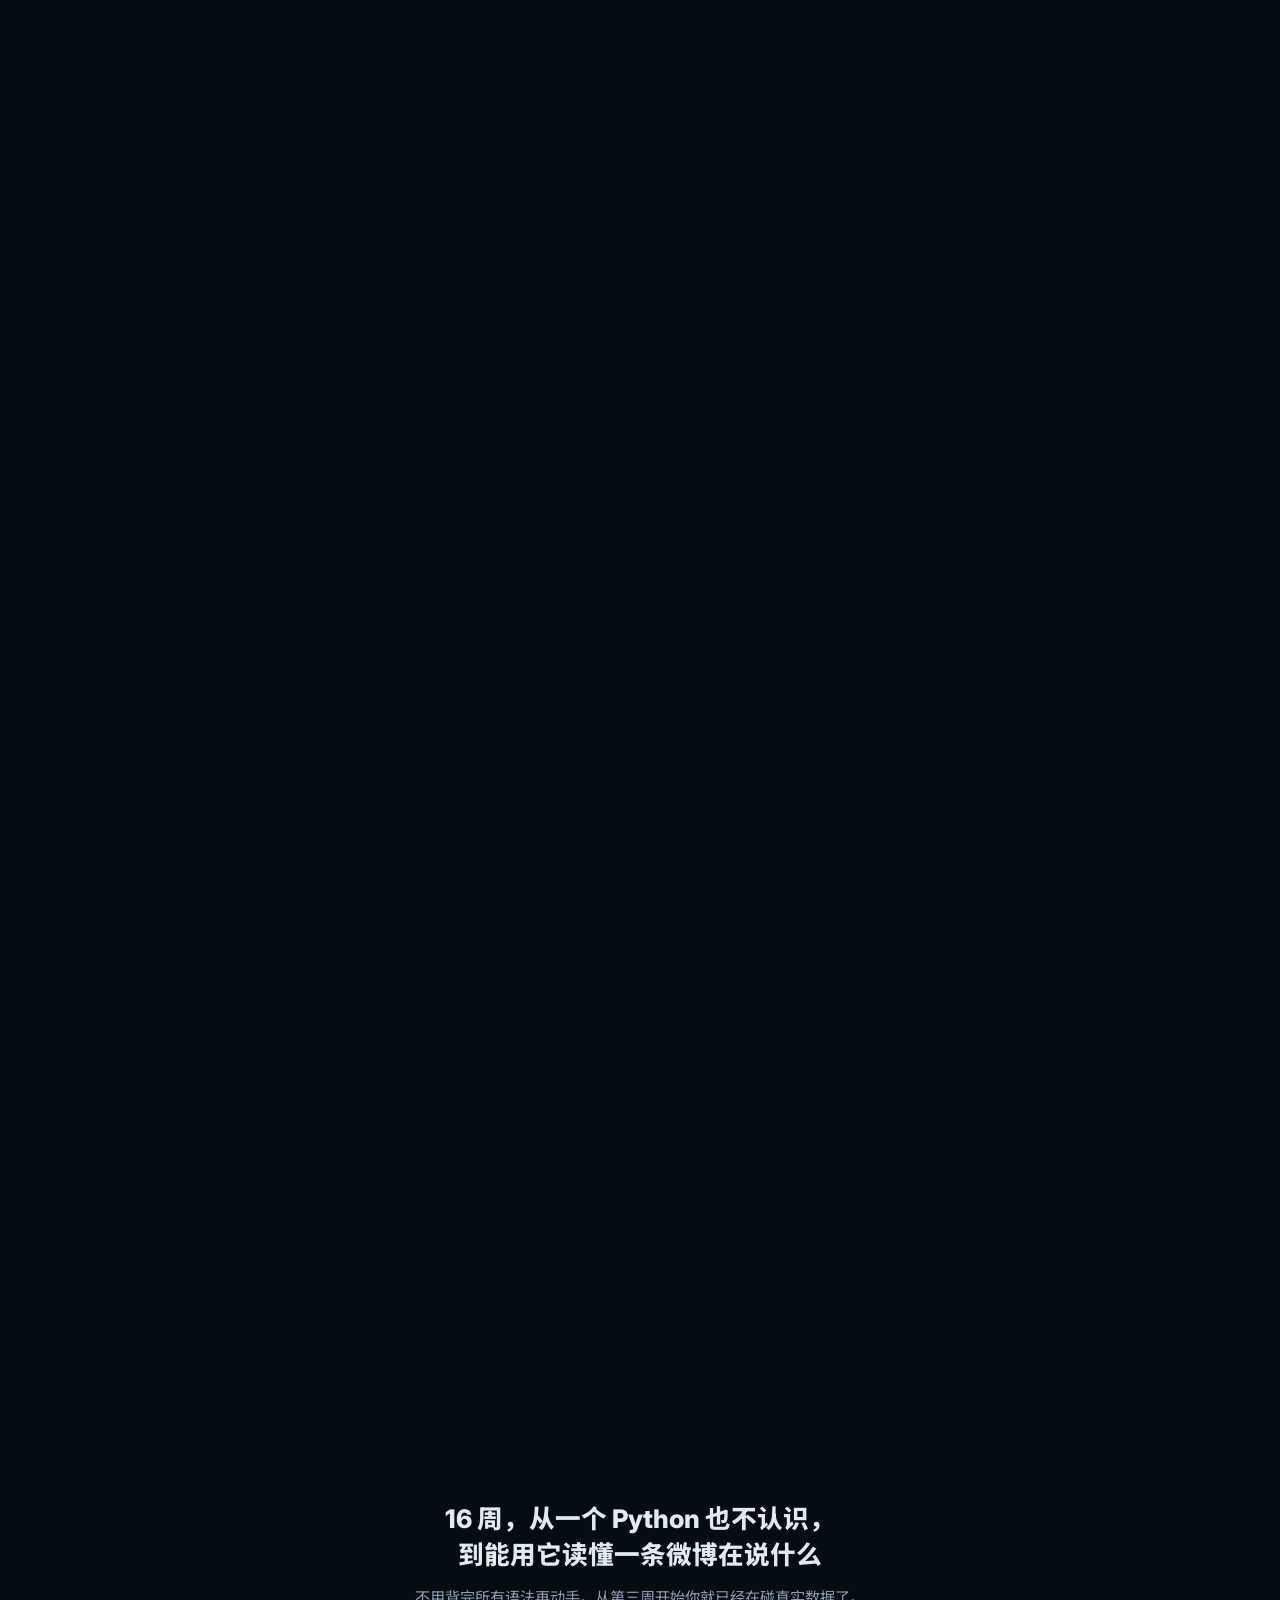
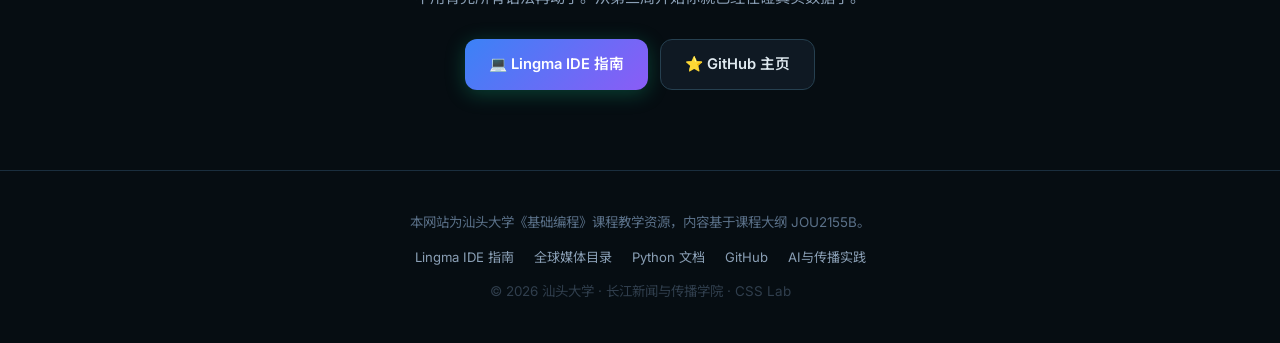
==== commit 8c6dd7e3: "fix: link multilayer graph from homepage and add mobile nav" ====
--- a/index.html
+++ b/index.html
@@ -874,6 +874,12 @@
         <a class="card-link" href="knowledge-graph.html">看图谱 →</a>
       </article>
       <article class="info-card">
+        <span class="icon" aria-hidden="true">🕸️</span>
+        <h3>多元课程图谱</h3>
+        <p>能力、问题、思政三张图。点开一个节点，能看到它和哪些知识点相关、课上练什么。</p>
+        <a class="card-link" href="multilayer-graph.html">看多元图谱 →</a>
+      </article>
+      <article class="info-card">
         <span class="icon" aria-hidden="true">💻</span>
         <h3>实战代码片段库</h3>
         <p>爬虫防封、文本清洗、去停用词，都是可以直接复制去用的现成代码。</p>
